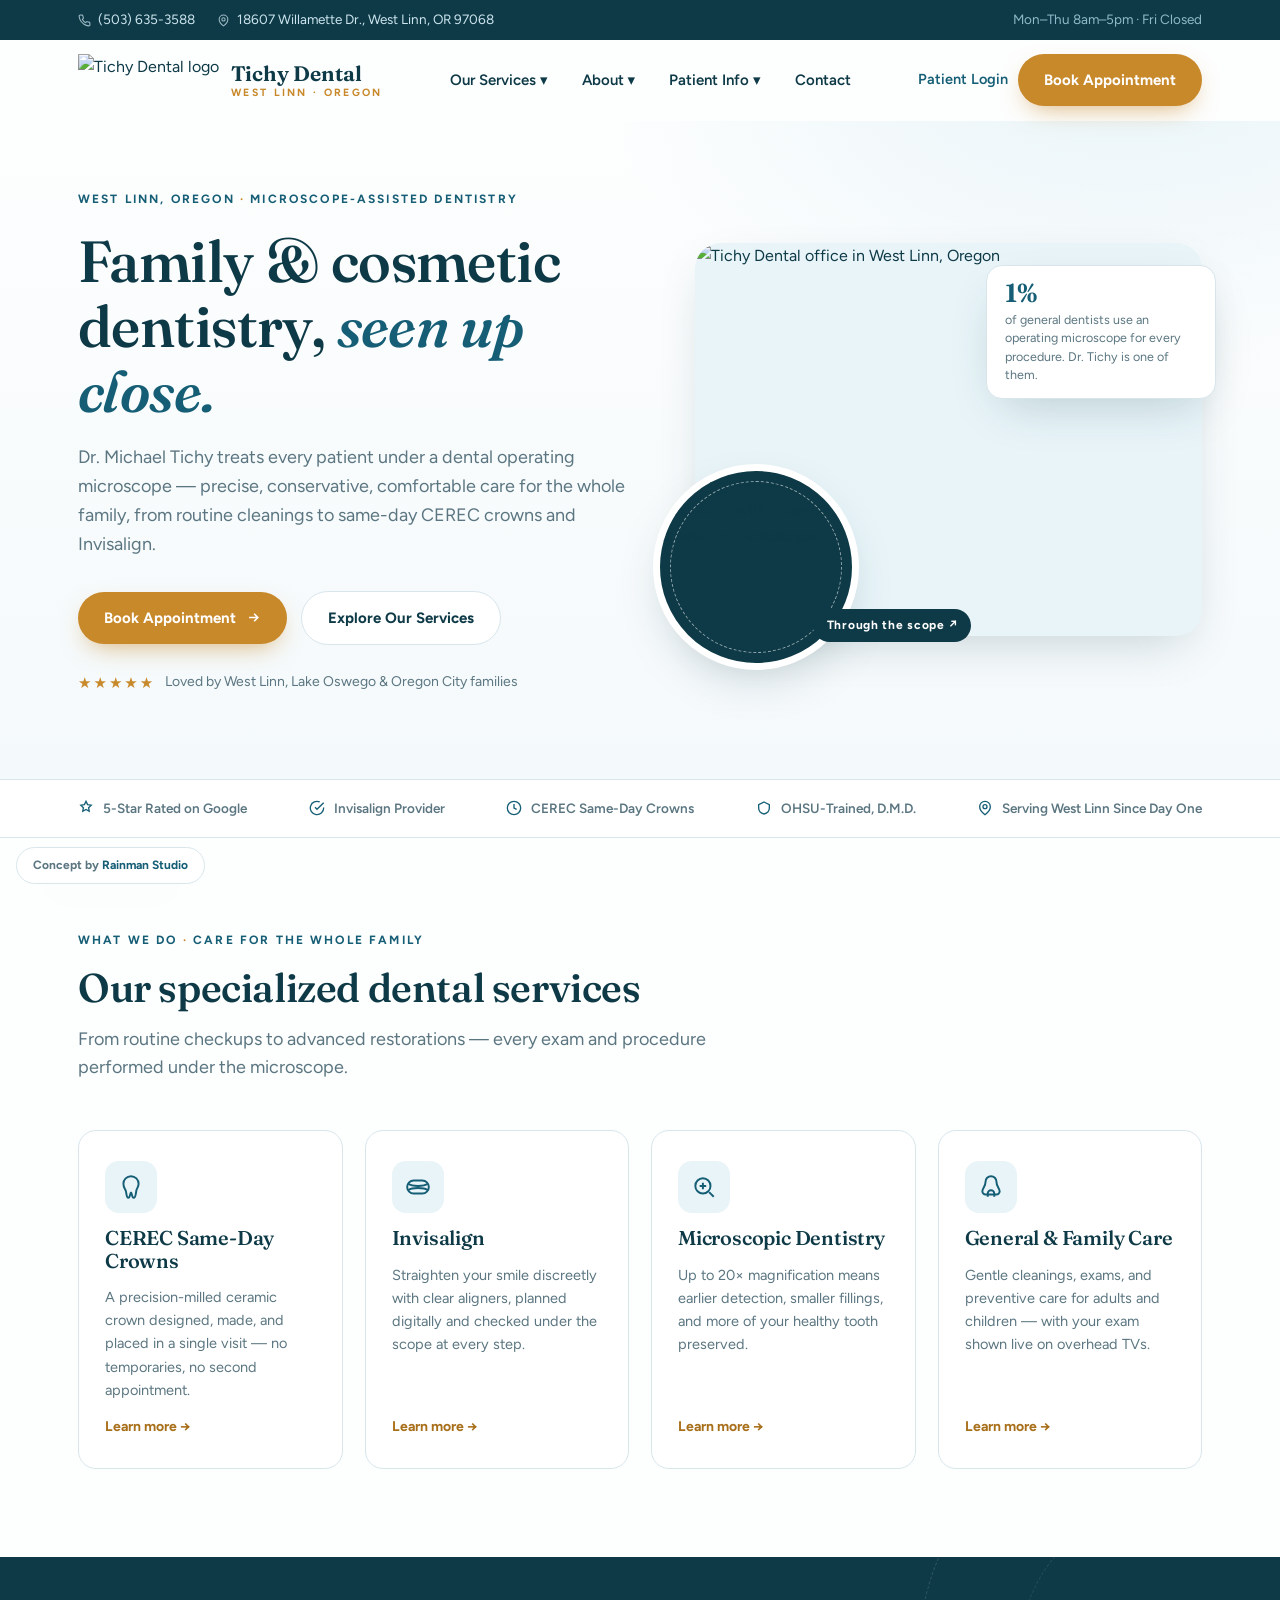
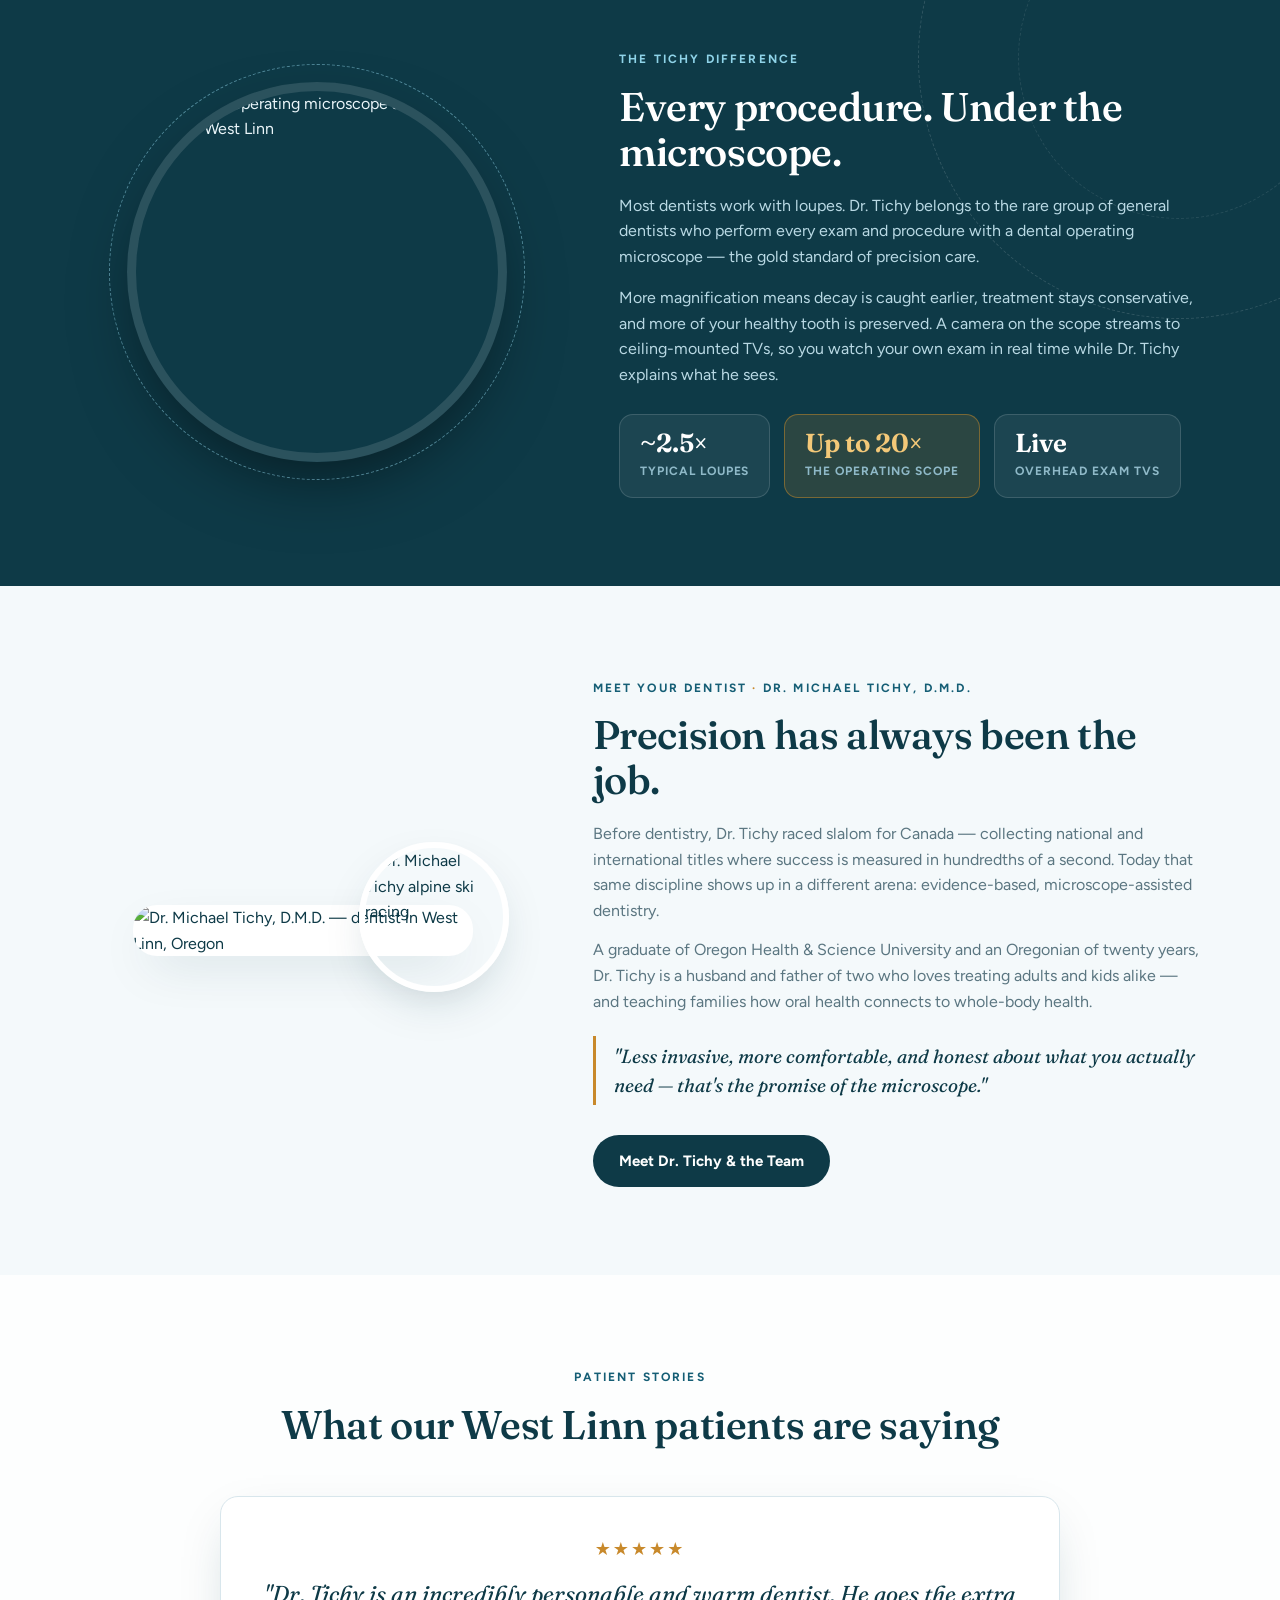
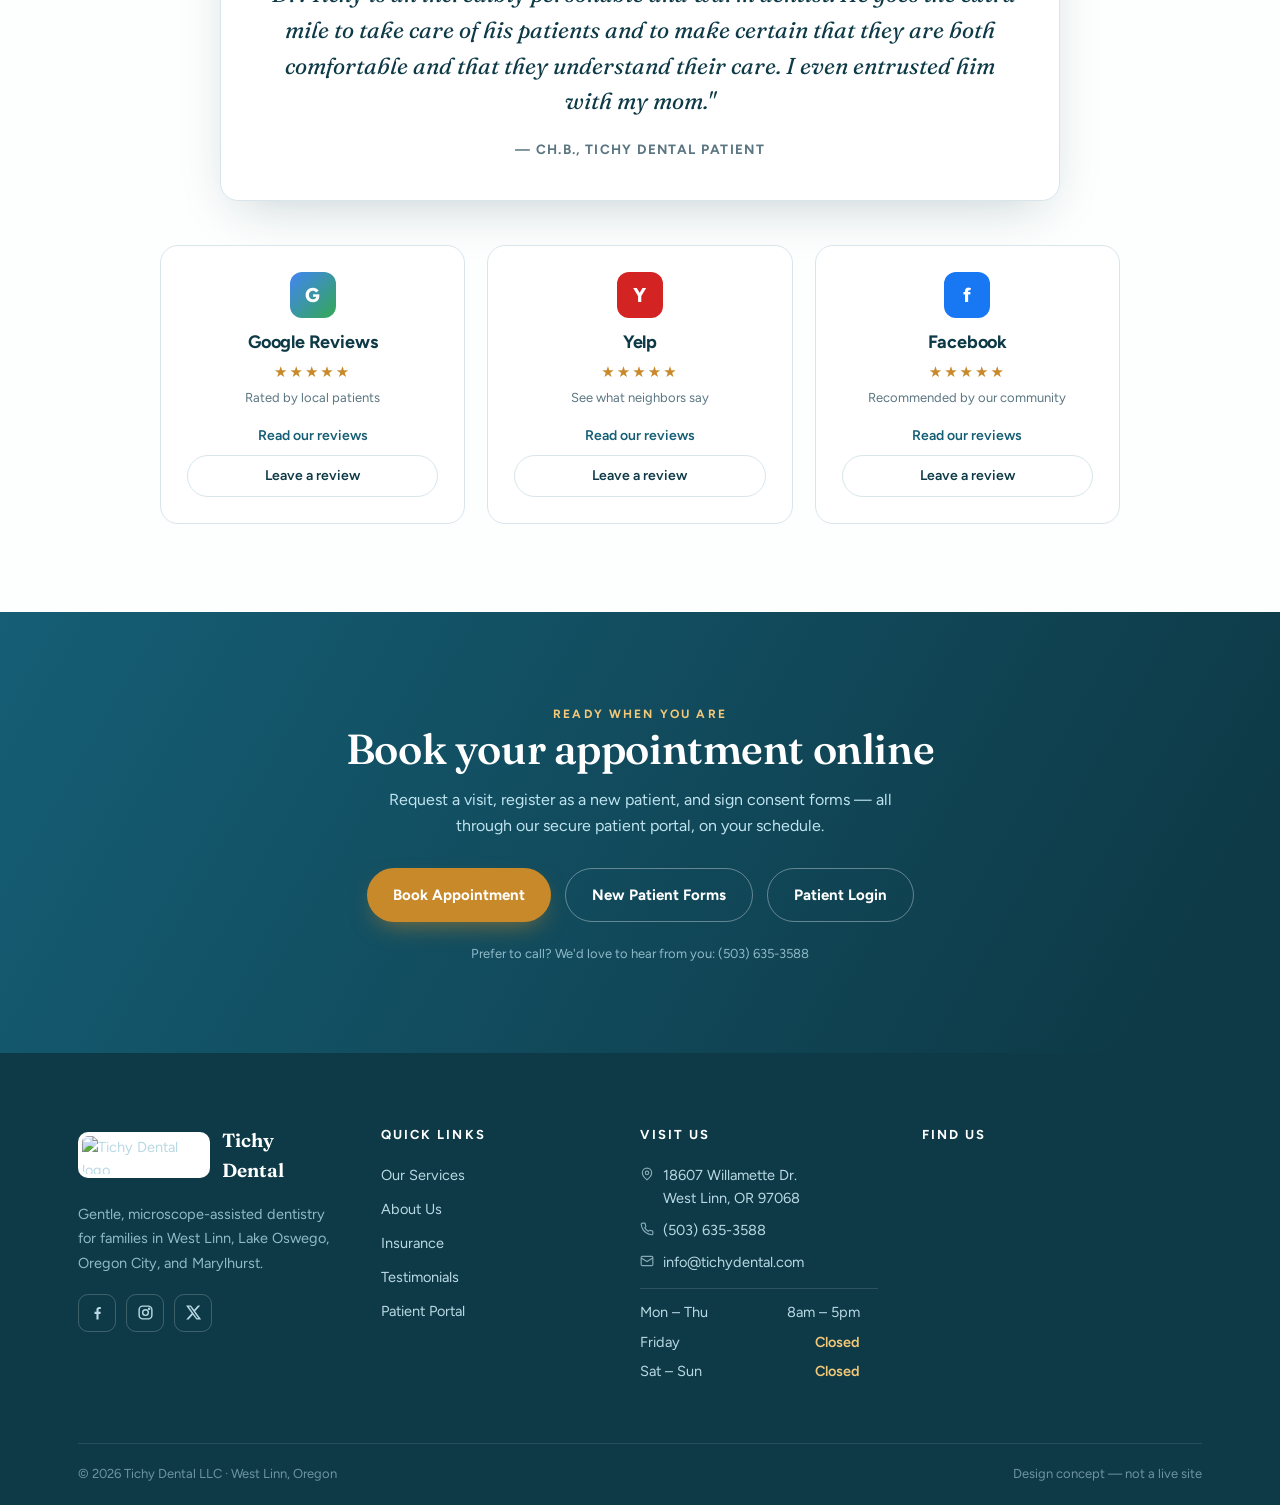
==== index.html @ cb9ca831 "Add files via upload" ====
<!DOCTYPE html>
<html lang="en">
<head>
<meta charset="UTF-8">
<meta name="viewport" content="width=device-width, initial-scale=1.0">
<title>West Linn Dentist | CEREC Crowns &amp; Invisalign | Tichy Dental</title>
<meta name="description" content="Gentle, microscope-assisted dentistry in West Linn, OR. CEREC same-day crowns, Invisalign, and family care. Book online today.">
<link rel="preconnect" href="https://fonts.googleapis.com">
<link rel="preconnect" href="https://fonts.gstatic.com" crossorigin>
<link href="https://fonts.googleapis.com/css2?family=Fraunces:opsz,wght@9..144,400;9..144,560;9..144,640&family=Figtree:wght@400;500;600;700&display=swap" rel="stylesheet">
<style>
  :root{
    --ink:#0E3A47;
    --teal:#155E75;
    --teal-soft:#E8F4F8;
    --teal-mist:#F4F9FB;
    --amber:#C8892B;
    --amber-deep:#A9701C;
    --paper:#FDFEFE;
    --line:#D8E6EC;
    --muted:#5B7681;
    --display:'Fraunces', Georgia, serif;
    --body:'Figtree', 'Segoe UI', system-ui, sans-serif;
    --radius:18px;
    --shadow:0 18px 50px -18px rgba(14,58,71,.25);
  }
  *{margin:0;padding:0;box-sizing:border-box}
  html{scroll-behavior:smooth}
  body{font-family:var(--body);color:var(--ink);background:var(--paper);line-height:1.6;font-size:16px}
  img{max-width:100%;display:block}
  a{color:inherit;text-decoration:none}
  .wrap{max-width:1180px;margin:0 auto;padding:0 28px}

  /* ---------- eyebrow / type utilities ---------- */
  .eyebrow{font-size:12px;font-weight:700;letter-spacing:.18em;text-transform:uppercase;color:var(--teal)}
  .eyebrow .dot{color:var(--amber)}
  h1,h2,h3{font-family:var(--display);font-weight:560;line-height:1.12;letter-spacing:-.01em}
  .lede{font-size:18px;color:var(--muted);max-width:56ch}

  .btn{display:inline-flex;align-items:center;gap:10px;font-weight:700;font-size:15px;
       padding:14px 26px;border-radius:999px;transition:transform .18s ease, box-shadow .18s ease;
       cursor:pointer;border:0}
  .btn svg{flex:none}
  .btn-amber{background:var(--amber);color:#fff;box-shadow:0 10px 26px -10px rgba(200,137,43,.7)}
  .btn-amber:hover{transform:translateY(-2px);background:var(--amber-deep)}
  .btn-ghost{border:1.5px solid var(--line);color:var(--ink);background:#fff}
  .btn-ghost:hover{border-color:var(--teal);color:var(--teal)}
  .btn-dark{background:var(--ink);color:#fff}
  .btn-dark:hover{background:var(--teal)}

  /* ---------- top utility bar ---------- */
  .topbar{background:var(--ink);color:#CBE4EE;font-size:13.5px}
  .topbar .wrap{display:flex;align-items:center;justify-content:space-between;min-height:40px;gap:16px}
  .topbar a{display:inline-flex;align-items:center;gap:7px}
  .topbar a:hover{color:#fff}
  .topbar .left{display:flex;gap:22px;flex-wrap:wrap}
  .topbar .hours{color:#8FB9C8}
  .topbar svg{opacity:.75}

  /* ---------- header ---------- */
  header.site{position:sticky;top:0;z-index:60;background:rgba(253,254,254,.92);
    backdrop-filter:blur(10px);border-bottom:1px solid transparent;transition:border-color .2s, box-shadow .2s}
  header.site.scrolled{border-color:var(--line);box-shadow:0 8px 30px -20px rgba(14,58,71,.35)}
  .navrow{display:flex;align-items:center;justify-content:space-between;height:80px;gap:20px}
  .brand{display:flex;align-items:center;gap:12px}
  .brand img{height:52px;width:auto}
  .brand .name{font-family:var(--display);font-size:21px;font-weight:640;line-height:1.05}
  .brand .name small{display:block;font-family:var(--body);font-size:10.5px;font-weight:700;
    letter-spacing:.22em;text-transform:uppercase;color:var(--amber);margin-top:3px}
  nav.main{display:flex;align-items:center;gap:6px}
  nav.main>div{position:relative}
  nav.main a.top{display:inline-block;padding:10px 14px;font-weight:600;font-size:15px;border-radius:10px}
  nav.main a.top:hover{background:var(--teal-soft);color:var(--teal)}
  nav.main .dd{position:absolute;top:calc(100% + 6px);left:8px;min-width:230px;background:#fff;
    border:1px solid var(--line);border-radius:14px;box-shadow:var(--shadow);padding:8px;
    opacity:0;visibility:hidden;transform:translateY(6px);transition:.18s ease}
  nav.main>div:hover .dd,nav.main>div:focus-within .dd{opacity:1;visibility:visible;transform:none}
  nav.main .dd a{display:block;padding:10px 12px;border-radius:9px;font-size:14.5px;font-weight:500}
  nav.main .dd a:hover{background:var(--teal-mist);color:var(--teal)}
  nav.main .dd .sub{font-size:11px;font-weight:700;letter-spacing:.14em;text-transform:uppercase;
    color:var(--muted);padding:8px 12px 2px}
  .nav-cta{display:flex;align-items:center;gap:10px}
  .login-link{font-weight:600;font-size:14.5px;color:var(--teal)}
  .login-link:hover{text-decoration:underline}
  .hamburger{display:none;background:none;border:1.5px solid var(--line);border-radius:10px;
    padding:9px 11px;cursor:pointer;color:var(--ink)}

  /* ---------- hero ---------- */
  .hero{background:
      radial-gradient(900px 520px at 88% -10%, var(--teal-soft) 0%, transparent 60%),
      linear-gradient(180deg,var(--paper) 0%, var(--teal-mist) 100%);
    overflow:hidden}
  .hero .wrap{display:grid;grid-template-columns:1.05fr .95fr;gap:56px;align-items:center;padding-top:64px;padding-bottom:84px}
  .hero h1{font-size:clamp(38px,4.6vw,58px);margin:18px 0 20px}
  .hero h1 em{font-style:italic;color:var(--teal)}
  .hero .lede{margin-bottom:32px}
  .hero .cta-row{display:flex;gap:14px;flex-wrap:wrap;align-items:center}
  .hero .rating{display:flex;align-items:center;gap:10px;margin-top:26px;font-size:14px;color:var(--muted)}
  .stars{color:var(--amber);letter-spacing:2px;font-size:15px}

  .hero-visual{position:relative}
  .hero-visual .office{border-radius:26px;box-shadow:var(--shadow);aspect-ratio:4/3.1;object-fit:cover;width:100%;background:var(--teal-soft)}
  /* the scope lens — signature element */
  .lens{position:absolute;left:-42px;bottom:-34px;width:206px;height:206px;border-radius:50%;
    border:7px solid #fff;box-shadow:var(--shadow);overflow:hidden;background:var(--ink)}
  .lens img{width:100%;height:100%;object-fit:cover;transition:transform .5s ease}
  .lens:hover img{transform:scale(1.12)}
  .lens::after{content:"";position:absolute;inset:10px;border:1.5px dashed rgba(255,255,255,.55);border-radius:50%;pointer-events:none}
  .lens-tag{position:absolute;left:118px;bottom:-6px;background:var(--ink);color:#fff;font-size:12px;
    font-weight:700;letter-spacing:.06em;padding:7px 14px;border-radius:999px;white-space:nowrap;box-shadow:var(--shadow)}
  .chip{position:absolute;top:22px;right:-14px;background:#fff;border:1px solid var(--line);
    border-radius:16px;padding:14px 18px;box-shadow:var(--shadow);max-width:230px}
  .chip b{font-family:var(--display);font-size:26px;font-weight:640;color:var(--teal);display:block;line-height:1}
  .chip span{font-size:12.5px;color:var(--muted);line-height:1.45;display:block;margin-top:5px}

  /* ---------- trust bar ---------- */
  .trust{background:#fff;border-top:1px solid var(--line);border-bottom:1px solid var(--line)}
  .trust .wrap{display:flex;justify-content:space-between;align-items:center;gap:12px;padding:18px 28px;flex-wrap:wrap}
  .trust .item{display:flex;align-items:center;gap:9px;font-size:13.5px;font-weight:600;color:var(--muted)}
  .trust .item svg{color:var(--teal)}

  /* ---------- sections ---------- */
  section{padding:88px 0}
  .sec-head{max-width:640px;margin-bottom:48px}
  .sec-head h2{font-size:clamp(28px,3.2vw,40px);margin:14px 0 14px}

  /* services grid */
  .services{background:var(--paper)}
  .svc-grid{display:grid;grid-template-columns:repeat(4,1fr);gap:22px}
  .svc{background:#fff;border:1px solid var(--line);border-radius:var(--radius);padding:30px 26px;
    display:flex;flex-direction:column;gap:14px;transition:transform .2s ease, box-shadow .2s ease}
  .svc:hover{transform:translateY(-5px);box-shadow:var(--shadow)}
  .svc .icon{width:52px;height:52px;border-radius:14px;background:var(--teal-soft);display:grid;place-items:center;color:var(--teal)}
  .svc h3{font-size:20px}
  .svc p{font-size:14.5px;color:var(--muted);flex:1}
  .svc a{font-weight:700;font-size:14px;color:var(--amber-deep);display:inline-flex;align-items:center;gap:6px}
  .svc a:hover{gap:10px}
  .svc a{transition:gap .18s ease}

  /* microscope band — signature story */
  .scopeband{background:var(--ink);color:#EAF5F9;position:relative;overflow:hidden}
  .scopeband::before{content:"";position:absolute;right:-160px;top:-160px;width:520px;height:520px;
    border-radius:50%;border:1.5px dashed rgba(255,255,255,.14)}
  .scopeband::after{content:"";position:absolute;right:-60px;top:-60px;width:320px;height:320px;
    border-radius:50%;border:1.5px dashed rgba(255,255,255,.10)}
  .scopeband .wrap{display:grid;grid-template-columns:.9fr 1.1fr;gap:64px;align-items:center;position:relative;z-index:1}
  .scopeband .eyebrow{color:#8FD3E8}
  .scopeband h2{color:#fff;font-size:clamp(28px,3.2vw,40px);margin:14px 0 18px}
  .scopeband p{color:#B9D9E4;margin-bottom:16px}
  .scope-photo{position:relative;justify-self:center}
  .scope-photo .ring{width:min(380px,80vw);height:min(380px,80vw);border-radius:50%;overflow:hidden;
    border:9px solid rgba(255,255,255,.12);box-shadow:0 30px 70px -20px rgba(0,0,0,.55)}
  .scope-photo .ring img{width:100%;height:100%;object-fit:cover}
  .scope-photo .cross{position:absolute;inset:-18px;border-radius:50%;border:1.5px dashed rgba(143,211,232,.5);pointer-events:none}
  .mag{display:flex;gap:14px;margin-top:26px;flex-wrap:wrap}
  .mag .m{background:rgba(255,255,255,.06);border:1px solid rgba(255,255,255,.14);
    border-radius:14px;padding:14px 20px;min-width:140px}
  .mag .m b{font-family:var(--display);font-size:26px;font-weight:640;color:#fff;display:block;line-height:1.1}
  .mag .m span{font-size:12px;color:#8FB9C8;letter-spacing:.08em;text-transform:uppercase;font-weight:700}
  .mag .m.hot{background:rgba(200,137,43,.16);border-color:rgba(200,137,43,.5)}
  .mag .m.hot b{color:#F3C878}

  /* about */
  .about{background:var(--teal-mist)}
  .about .wrap{display:grid;grid-template-columns:.85fr 1.15fr;gap:64px;align-items:center}
  .about-photo{position:relative;justify-self:center}
  .about-photo .portrait{width:min(340px,78vw);border-radius:24px;box-shadow:var(--shadow);background:#fff}
  .about-photo .ski{position:absolute;right:-36px;bottom:-36px;width:150px;height:150px;border-radius:50%;
    object-fit:cover;border:6px solid #fff;box-shadow:var(--shadow)}
  .about h2{font-size:clamp(28px,3.2vw,40px);margin:14px 0 18px}
  .about p{color:var(--muted);margin-bottom:14px}
  .pull{border-left:3px solid var(--amber);padding:6px 0 6px 18px;margin:22px 0;
    font-family:var(--display);font-size:19px;font-style:italic;color:var(--ink);line-height:1.5}
  .about .btn{margin-top:8px}

  /* reviews */
  .reviews{background:var(--paper)}
  .featured-quote{background:#fff;border:1px solid var(--line);border-radius:var(--radius);
    padding:38px 42px;box-shadow:var(--shadow);max-width:840px;margin:0 auto 44px;text-align:center}
  .featured-quote .stars{font-size:18px;margin-bottom:14px}
  .featured-quote p{font-family:var(--display);font-size:clamp(18px,2vw,23px);font-style:italic;line-height:1.55;margin-bottom:16px}
  .featured-quote cite{font-style:normal;font-size:13.5px;font-weight:700;letter-spacing:.1em;
    text-transform:uppercase;color:var(--muted)}
  .plat-grid{display:grid;grid-template-columns:repeat(3,1fr);gap:22px;max-width:960px;margin:0 auto}
  .plat{background:#fff;border:1px solid var(--line);border-radius:var(--radius);padding:26px;text-align:center;
    transition:transform .2s, box-shadow .2s}
  .plat:hover{transform:translateY(-4px);box-shadow:var(--shadow)}
  .plat .logo{width:46px;height:46px;border-radius:12px;margin:0 auto 14px;display:grid;place-items:center;color:#fff;font-weight:800;font-size:20px}
  .plat.google .logo{background:linear-gradient(135deg,#4285F4,#34A853)}
  .plat.yelp .logo{background:#D32323}
  .plat.facebook .logo{background:#1877F2}
  .plat h3{font-size:18px;font-family:var(--body);font-weight:700}
  .plat .stars{margin:8px 0 4px}
  .plat .count{font-size:13px;color:var(--muted);margin-bottom:16px}
  .plat .links{display:flex;flex-direction:column;gap:8px}
  .plat .links a{font-size:14px;font-weight:600}
  .plat .links a.read{color:var(--teal)}
  .plat .links a.read:hover{text-decoration:underline}
  .plat .links a.leave{border:1.5px solid var(--line);border-radius:999px;padding:9px 0}
  .plat .links a.leave:hover{border-color:var(--amber);color:var(--amber-deep)}

  /* booking band */
  .book{background:linear-gradient(120deg,var(--teal) 0%, var(--ink) 90%);color:#fff;text-align:center}
  .book h2{color:#fff;font-size:clamp(28px,3.4vw,42px);margin-bottom:14px}
  .book p{color:#BFE3EF;max-width:52ch;margin:0 auto 30px}
  .book .row{display:flex;gap:14px;justify-content:center;flex-wrap:wrap}
  .book .row .btn-ghost{background:transparent;color:#fff;border-color:rgba(255,255,255,.35)}
  .book .row .btn-ghost:hover{border-color:#fff;color:#fff}
  .book .note{margin-top:22px;font-size:13px;color:#8FB9C8}

  /* footer */
  footer{background:var(--ink);color:#B9D9E4;padding:72px 0 0;font-size:14.5px}
  .foot-grid{display:grid;grid-template-columns:1.2fr 1fr 1.1fr 1.3fr;gap:44px;padding-bottom:52px}
  footer h4{color:#fff;font-size:13px;font-weight:700;letter-spacing:.16em;text-transform:uppercase;margin-bottom:18px}
  footer .fbrand{display:flex;align-items:center;gap:12px;margin-bottom:16px}
  footer .fbrand img{height:46px;background:#fff;border-radius:10px;padding:4px}
  footer .fbrand span{font-family:var(--display);font-size:19px;color:#fff;font-weight:640}
  footer p.mission{line-height:1.7;color:#8FB9C8}
  footer ul{list-style:none}
  footer ul li{margin-bottom:11px}
  footer ul a:hover{color:#fff}
  .nap div{margin-bottom:9px;display:flex;gap:9px;align-items:flex-start}
  .nap svg{flex:none;margin-top:3px;opacity:.7}
  .hourstable{margin-top:14px;border-top:1px solid rgba(255,255,255,.12);padding-top:12px}
  .hourstable div{display:flex;justify-content:space-between;margin-bottom:6px;max-width:220px}
  .hourstable .closed{color:#F3C878;font-weight:600}
  .fmap iframe{width:100%;height:220px;border:0;border-radius:14px;filter:saturate(.9)}
  .socials{display:flex;gap:10px;margin-top:18px}
  .socials a{width:38px;height:38px;border-radius:10px;border:1px solid rgba(255,255,255,.2);
    display:grid;place-items:center;color:#B9D9E4}
  .socials a:hover{border-color:#fff;color:#fff}
  .legal{border-top:1px solid rgba(255,255,255,.1);padding:20px 0;display:flex;justify-content:space-between;
    gap:14px;flex-wrap:wrap;font-size:13px;color:#6E93A1}

  /* concept badge */
  .concept{position:fixed;left:16px;bottom:16px;z-index:80;background:#fff;border:1px solid var(--line);
    border-radius:999px;padding:8px 16px;font-size:12px;font-weight:700;color:var(--muted);
    box-shadow:var(--shadow)}
  .concept b{color:var(--teal)}

  /* reveal on scroll */
  .rv{opacity:0;transform:translateY(22px);transition:opacity .6s ease, transform .6s ease}
  .rv.in{opacity:1;transform:none}
  @media (prefers-reduced-motion: reduce){
    html{scroll-behavior:auto}
    .rv{opacity:1;transform:none;transition:none}
    .btn,.svc,.plat,.lens img{transition:none}
  }

  /* ---------- responsive ---------- */
  @media (max-width:1020px){
    .svc-grid{grid-template-columns:repeat(2,1fr)}
    .hero .wrap{grid-template-columns:1fr;gap:64px}
    .hero-visual{max-width:560px}
    .scopeband .wrap,.about .wrap{grid-template-columns:1fr;gap:56px}
    .foot-grid{grid-template-columns:1fr 1fr}
  }
  @media (max-width:860px){
    nav.main{display:none}
    nav.main.open{display:flex;flex-direction:column;align-items:stretch;position:absolute;
      top:80px;left:0;right:0;background:#fff;border-bottom:1px solid var(--line);
      padding:14px 20px;box-shadow:var(--shadow);gap:2px}
    nav.main.open .dd{position:static;opacity:1;visibility:visible;transform:none;box-shadow:none;
      border:0;padding:0 0 6px 14px}
    .hamburger{display:block}
    .nav-cta .login-link{display:none}
  }
  @media (max-width:640px){
    section{padding:64px 0}
    .svc-grid,.plat-grid{grid-template-columns:1fr}
    .topbar .hours,.topbar .addr{display:none}
    .lens{width:150px;height:150px;left:-10px;bottom:-26px}
    .lens-tag{left:105px}
    .chip{right:0;top:10px}
    .about-photo .ski{right:0}
    .foot-grid{grid-template-columns:1fr}
    .featured-quote{padding:28px 22px}
  }
</style>
</head>
<body>

<!-- ======= TOP UTILITY BAR ======= -->
<div class="topbar">
  <div class="wrap">
    <div class="left">
      <a href="tel:5036353588">
        <svg width="13" height="13" viewBox="0 0 24 24" fill="none" stroke="currentColor" stroke-width="2"><path d="M22 16.9v3a2 2 0 0 1-2.2 2 19.8 19.8 0 0 1-8.6-3A19.5 19.5 0 0 1 5.2 13 19.8 19.8 0 0 1 2.1 4.2 2 2 0 0 1 4.1 2h3a2 2 0 0 1 2 1.7c.1 1 .4 2 .7 2.9a2 2 0 0 1-.5 2.1L8.1 10a16 16 0 0 0 6 6l1.3-1.3a2 2 0 0 1 2.1-.4c1 .3 1.9.5 2.9.7a2 2 0 0 1 1.6 2z"/></svg>
        (503) 635-3588</a>
      <a class="addr" href="https://www.google.com/maps/place/Tichy+Dental+LLC/@45.3912526,-122.6463701,15z/data=!4m5!3m4!1s0x0:0xe9531c70db6f1a0b!8m2!3d45.3912526!4d-122.6463701" target="_blank" rel="noopener">
        <svg width="13" height="13" viewBox="0 0 24 24" fill="none" stroke="currentColor" stroke-width="2"><path d="M20 10c0 6-8 12-8 12S4 16 4 10a8 8 0 0 1 16 0z"/><circle cx="12" cy="10" r="3"/></svg>
        18607 Willamette Dr., West Linn, OR 97068</a>
    </div>
    <span class="hours">Mon–Thu 8am–5pm · Fri Closed</span>
  </div>
</div>

<!-- ======= HEADER ======= -->
<header class="site" id="siteHeader">
  <div class="wrap navrow">
    <a class="brand" href="#">
      <img src="https://static.wixstatic.com/media/f9995c_fdb042e4d83a402087405db20db50a94~mv2.png/v1/crop/x_6,y_0,w_640,h_501/fill/w_323,h_252,al_c,q_85,usm_0.66_1.00_0.01,enc_avif,quality_auto/f9995c_fdb042e4d83a402087405db20db50a94~mv2.png" alt="Tichy Dental logo">
      <span class="name">Tichy Dental<small>West Linn · Oregon</small></span>
    </a>

    <nav class="main" id="mainNav">
      <div>
        <a class="top" href="#services">Our Services ▾</a>
        <div class="dd">
          <span class="sub">General</span>
          <a href="https://www.tichydental.com/general-dentistry">General &amp; Family Dentistry</a>
          <span class="sub">Cosmetic</span>
          <a href="https://www.tichydental.com/invisalign">Invisalign</a>
          <span class="sub">Restorative</span>
          <a href="https://www.tichydental.com/cerec-crowns">CEREC Same-Day Crowns</a>
          <span class="sub">Advanced Technology</span>
          <a href="https://www.tichydental.com/microscopically-assisted-dentistry">Microscopic Dentistry</a>
        </div>
      </div>
      <div>
        <a class="top" href="#about">About ▾</a>
        <div class="dd">
          <a href="https://www.tichydental.com/meet-dr-tichy">Meet Dr. Tichy</a>
          <a href="https://www.tichydental.com/testimonials">Patient Reviews</a>
        </div>
      </div>
      <div>
        <a class="top" href="#book">Patient Info ▾</a>
        <div class="dd">
          <a href="https://tch.identalcloud.com/TichyDental/Patient/_practice/1/Registration">New Patient Forms</a>
          <a href="https://www.tichydental.com/insurance">Insurance &amp; Billing</a>
          <a href="https://www.tichydental.com/faq">FAQ</a>
        </div>
      </div>
      <div><a class="top" href="#contact">Contact</a></div>
    </nav>

    <div class="nav-cta">
      <a class="login-link" href="https://tch.identalcloud.com/TichyDental/Patient/_practice/1" target="_blank" rel="noopener">Patient Login</a>
      <a class="btn btn-amber" href="https://tch.identalcloud.com/TichyDental/Patient/_practice/1/Appointment" target="_blank" rel="noopener">Book Appointment</a>
      <button class="hamburger" id="hamburger" aria-label="Open menu">☰</button>
    </div>
  </div>
</header>

<!-- ======= HERO ======= -->
<div class="hero">
  <div class="wrap">
    <div class="rv">
      <span class="eyebrow">West Linn, Oregon <span class="dot">·</span> Microscope-Assisted Dentistry</span>
      <h1>Family &amp; cosmetic dentistry, <em>seen up close.</em></h1>
      <p class="lede">Dr. Michael Tichy treats every patient under a dental operating microscope — precise, conservative, comfortable care for the whole family, from routine cleanings to same-day CEREC crowns and Invisalign.</p>
      <div class="cta-row">
        <a class="btn btn-amber" href="https://tch.identalcloud.com/TichyDental/Patient/_practice/1/Appointment" target="_blank" rel="noopener">Book Appointment
          <svg width="15" height="15" viewBox="0 0 24 24" fill="none" stroke="currentColor" stroke-width="2.5"><path d="M5 12h14M13 6l6 6-6 6"/></svg></a>
        <a class="btn btn-ghost" href="#services">Explore Our Services</a>
      </div>
      <div class="rating"><span class="stars">★★★★★</span> Loved by West Linn, Lake Oswego &amp; Oregon City families</div>
    </div>

    <div class="hero-visual rv">
      <img class="office" loading="lazy"
        src="https://static.wixstatic.com/media/f9995c_cca9f03d99c441ec81741650af77e7dd%7Emv2.jpg/v1/fit/w_2500,h_1330,al_c/f9995c_cca9f03d99c441ec81741650af77e7dd%7Emv2.jpg"
        alt="Tichy Dental office in West Linn, Oregon">
      <div class="chip"><b>1%</b><span>of general dentists use an operating microscope for every procedure. Dr. Tichy is one of them.</span></div>
      <div class="lens" title="Through the scope">
        <img loading="lazy"
          src="https://static.wixstatic.com/media/f9995c_fd8c251dab4d4b16b397c91b6fc6f6e5~mv2_d_2906_2906_s_4_2.jpg/v1/fill/w_600,h_600,al_c,q_80,usm_0.66_1.00_0.01,enc_avif,quality_auto/f9995c_fd8c251dab4d4b16b397c91b6fc6f6e5~mv2_d_2906_2906_s_4_2.jpg"
          alt="Dr. Michael Tichy practicing with a dental operating microscope">
      </div>
      <span class="lens-tag">Through the scope ↗</span>
    </div>
  </div>
</div>

<!-- ======= TRUST BAR ======= -->
<div class="trust">
  <div class="wrap">
    <span class="item"><svg width="16" height="16" viewBox="0 0 24 24" fill="none" stroke="currentColor" stroke-width="2"><path d="M12 2l2.4 4.9 5.4.8-3.9 3.8.9 5.4L12 14.3 7.2 16.9l.9-5.4L4.2 7.7l5.4-.8z"/></svg> 5-Star Rated on Google</span>
    <span class="item"><svg width="16" height="16" viewBox="0 0 24 24" fill="none" stroke="currentColor" stroke-width="2"><path d="M22 11.1V12a10 10 0 1 1-5.9-9.1"/><path d="M22 4L12 14l-3-3"/></svg> Invisalign Provider</span>
    <span class="item"><svg width="16" height="16" viewBox="0 0 24 24" fill="none" stroke="currentColor" stroke-width="2"><circle cx="12" cy="12" r="10"/><path d="M12 6v6l4 2"/></svg> CEREC Same-Day Crowns</span>
    <span class="item"><svg width="16" height="16" viewBox="0 0 24 24" fill="none" stroke="currentColor" stroke-width="2"><path d="M12 3l8 4v5c0 5-3.5 8-8 9-4.5-1-8-4-8-9V7z"/></svg> OHSU-Trained, D.M.D.</span>
    <span class="item"><svg width="16" height="16" viewBox="0 0 24 24" fill="none" stroke="currentColor" stroke-width="2"><path d="M20 10c0 6-8 12-8 12S4 16 4 10a8 8 0 0 1 16 0z"/><circle cx="12" cy="10" r="3"/></svg> Serving West Linn Since Day One</span>
  </div>
</div>

<!-- ======= SERVICES ======= -->
<section class="services" id="services">
  <div class="wrap">
    <div class="sec-head rv">
      <span class="eyebrow">What We Do <span class="dot">·</span> Care For The Whole Family</span>
      <h2>Our specialized dental services</h2>
      <p class="lede">From routine checkups to advanced restorations — every exam and procedure performed under the microscope.</p>
    </div>
    <div class="svc-grid">
      <div class="svc rv">
        <div class="icon"><svg width="26" height="26" viewBox="0 0 24 24" fill="none" stroke="currentColor" stroke-width="1.8"><path d="M12 2a7 7 0 0 1 7 7c0 3-1.5 4-2 6s-.5 7-2.5 7S13 17 12 17s-.5 5-2.5 5S8 17 7 15s-2-3-2-6a7 7 0 0 1 7-7z"/></svg></div>
        <h3>CEREC Same-Day Crowns</h3>
        <p>A precision-milled ceramic crown designed, made, and placed in a single visit — no temporaries, no second appointment.</p>
        <a href="https://www.tichydental.com/cerec-crowns">Learn more →</a>
      </div>
      <div class="svc rv">
        <div class="icon"><svg width="26" height="26" viewBox="0 0 24 24" fill="none" stroke="currentColor" stroke-width="1.8"><path d="M3 15c2-1.5 4-2 9-2s7 .5 9 2"/><path d="M3 9c2 1.5 4 2 9 2s7-.5 9-2"/><rect x="2" y="6" width="20" height="12" rx="6"/></svg></div>
        <h3>Invisalign</h3>
        <p>Straighten your smile discreetly with clear aligners, planned digitally and checked under the scope at every step.</p>
        <a href="https://www.tichydental.com/invisalign">Learn more →</a>
      </div>
      <div class="svc rv">
        <div class="icon"><svg width="26" height="26" viewBox="0 0 24 24" fill="none" stroke="currentColor" stroke-width="1.8"><circle cx="11" cy="11" r="7"/><path d="M21 21l-4.3-4.3"/><path d="M11 8v6M8 11h6"/></svg></div>
        <h3>Microscopic Dentistry</h3>
        <p>Up to 20× magnification means earlier detection, smaller fillings, and more of your healthy tooth preserved.</p>
        <a href="https://www.tichydental.com/microscopically-assisted-dentistry">Learn more →</a>
      </div>
      <div class="svc rv">
        <div class="icon"><svg width="26" height="26" viewBox="0 0 24 24" fill="none" stroke="currentColor" stroke-width="1.8"><path d="M17 8a5 5 0 1 0-10 0c0 5-3 6-3 9a3 3 0 0 0 3 3h10a3 3 0 0 0 3-3c0-3-3-4-3-9z" transform="translate(0 -1)"/><path d="M9 21v-3a3 3 0 0 1 6 0v3"/></svg></div>
        <h3>General &amp; Family Care</h3>
        <p>Gentle cleanings, exams, and preventive care for adults and children — with your exam shown live on overhead TVs.</p>
        <a href="https://www.tichydental.com/general-dentistry">Learn more →</a>
      </div>
    </div>
  </div>
</section>

<!-- ======= MICROSCOPE BAND ======= -->
<section class="scopeband">
  <div class="wrap">
    <div class="scope-photo rv">
      <div class="ring">
        <img loading="lazy"
          src="https://static.wixstatic.com/media/f9995c_fd8c251dab4d4b16b397c91b6fc6f6e5~mv2_d_2906_2906_s_4_2.jpg/v1/fill/w_600,h_600,al_c,q_80,usm_0.66_1.00_0.01,enc_avif,quality_auto/f9995c_fd8c251dab4d4b16b397c91b6fc6f6e5~mv2_d_2906_2906_s_4_2.jpg"
          alt="The dental operating microscope at Tichy Dental in West Linn">
      </div>
      <div class="cross"></div>
    </div>
    <div class="rv">
      <span class="eyebrow">The Tichy Difference</span>
      <h2>Every procedure. Under the microscope.</h2>
      <p>Most dentists work with loupes. Dr. Tichy belongs to the rare group of general dentists who perform every exam and procedure with a dental operating microscope — the gold standard of precision care.</p>
      <p>More magnification means decay is caught earlier, treatment stays conservative, and more of your healthy tooth is preserved. A camera on the scope streams to ceiling-mounted TVs, so you watch your own exam in real time while Dr. Tichy explains what he sees.</p>
      <div class="mag">
        <div class="m"><b>~2.5×</b><span>Typical loupes</span></div>
        <div class="m hot"><b>Up to 20×</b><span>The operating scope</span></div>
        <div class="m"><b>Live</b><span>Overhead exam TVs</span></div>
      </div>
    </div>
  </div>
</section>

<!-- ======= ABOUT ======= -->
<section class="about" id="about">
  <div class="wrap">
    <div class="about-photo rv">
      <img class="portrait" loading="lazy"
        src="https://static.wixstatic.com/media/f9995c_119eb82f2552473c929929d883e91d19~mv2.jpg/v1/crop/x_48,y_0,w_532,h_527/fill/w_520,h_515,al_c,q_80,usm_0.66_1.00_0.01,enc_avif,quality_auto/f9995c_119eb82f2552473c929929d883e91d19~mv2.jpg"
        alt="Dr. Michael Tichy, D.M.D. — dentist in West Linn, Oregon">
      <img class="ski" loading="lazy"
        src="https://static.wixstatic.com/media/f9995c_edc524d14c1f4b72919e09828f1bd65d~mv2.jpg/v1/fill/w_353,h_279,al_c,q_80,usm_0.66_1.00_0.01,enc_avif,quality_auto/f9995c_edc524d14c1f4b72919e09828f1bd65d~mv2.jpg"
        alt="Dr. Michael Tichy alpine ski racing">
    </div>
    <div class="rv">
      <span class="eyebrow">Meet Your Dentist <span class="dot">·</span> Dr. Michael Tichy, D.M.D.</span>
      <h2>Precision has always been the job.</h2>
      <p>Before dentistry, Dr. Tichy raced slalom for Canada — collecting national and international titles where success is measured in hundredths of a second. Today that same discipline shows up in a different arena: evidence-based, microscope-assisted dentistry.</p>
      <p>A graduate of Oregon Health &amp; Science University and an Oregonian of twenty years, Dr. Tichy is a husband and father of two who loves treating adults and kids alike — and teaching families how oral health connects to whole-body health.</p>
      <div class="pull">"Less invasive, more comfortable, and honest about what you actually need — that's the promise of the microscope."</div>
      <a class="btn btn-dark" href="https://www.tichydental.com/meet-dr-tichy">Meet Dr. Tichy &amp; the Team</a>
    </div>
  </div>
</section>

<!-- ======= REVIEWS ======= -->
<section class="reviews" id="reviews">
  <div class="wrap">
    <div class="sec-head rv" style="max-width:100%;text-align:center;margin-left:auto;margin-right:auto">
      <span class="eyebrow">Patient Stories</span>
      <h2>What our West Linn patients are saying</h2>
    </div>

    <div class="featured-quote rv">
      <div class="stars">★★★★★</div>
      <p>"Dr. Tichy is an incredibly personable and warm dentist. He goes the extra mile to take care of his patients and to make certain that they are both comfortable and that they understand their care. I even entrusted him with my mom."</p>
      <cite>— Ch.B., Tichy Dental patient</cite>
    </div>

    <div class="plat-grid">
      <div class="plat google rv">
        <div class="logo">G</div>
        <h3>Google Reviews</h3>
        <div class="stars">★★★★★</div>
        <div class="count">Rated by local patients</div>
        <div class="links">
          <a class="read" href="https://www.google.com/maps/place/Tichy+Dental+LLC/@45.3912526,-122.6463701,15z/data=!4m5!3m4!1s0x0:0xe9531c70db6f1a0b!8m2!3d45.3912526!4d-122.6463701" target="_blank" rel="noopener">Read our reviews</a>
          <a class="leave" href="https://www.google.com/maps/place/Tichy+Dental+LLC/@45.3912526,-122.6463701,15z/data=!4m5!3m4!1s0x0:0xe9531c70db6f1a0b!8m2!3d45.3912526!4d-122.6463701" target="_blank" rel="noopener">Leave a review</a>
        </div>
      </div>
      <div class="plat yelp rv">
        <div class="logo">Y</div>
        <h3>Yelp</h3>
        <div class="stars">★★★★★</div>
        <div class="count">See what neighbors say</div>
        <div class="links">
          <a class="read" href="https://www.yelp.com/search?find_desc=Tichy+Dental&find_loc=West+Linn%2C+OR" target="_blank" rel="noopener">Read our reviews</a>
          <a class="leave" href="https://www.yelp.com/search?find_desc=Tichy+Dental&find_loc=West+Linn%2C+OR" target="_blank" rel="noopener">Leave a review</a>
        </div>
      </div>
      <div class="plat facebook rv">
        <div class="logo">f</div>
        <h3>Facebook</h3>
        <div class="stars">★★★★★</div>
        <div class="count">Recommended by our community</div>
        <div class="links">
          <a class="read" href="https://www.facebook.com/TichyDental/" target="_blank" rel="noopener">Read our reviews</a>
          <a class="leave" href="https://www.facebook.com/TichyDental/" target="_blank" rel="noopener">Leave a review</a>
        </div>
      </div>
    </div>
  </div>
</section>

<!-- ======= BOOKING BAND ======= -->
<section class="book" id="book">
  <div class="wrap rv">
    <span class="eyebrow" style="color:#F3C878">Ready When You Are</span>
    <h2>Book your appointment online</h2>
    <p>Request a visit, register as a new patient, and sign consent forms — all through our secure patient portal, on your schedule.</p>
    <div class="row">
      <a class="btn btn-amber" href="https://tch.identalcloud.com/TichyDental/Patient/_practice/1/Appointment" target="_blank" rel="noopener">Book Appointment</a>
      <a class="btn btn-ghost" href="https://tch.identalcloud.com/TichyDental/Patient/_practice/1/Registration" target="_blank" rel="noopener">New Patient Forms</a>
      <a class="btn btn-ghost" href="https://tch.identalcloud.com/TichyDental/Patient/_practice/1" target="_blank" rel="noopener">Patient Login</a>
    </div>
    <div class="note">Prefer to call? We'd love to hear from you: (503) 635-3588</div>
  </div>
</section>

<!-- ======= FOOTER ======= -->
<footer id="contact">
  <div class="wrap">
    <div class="foot-grid">
      <div>
        <div class="fbrand">
          <img src="https://static.wixstatic.com/media/f9995c_fdb042e4d83a402087405db20db50a94~mv2.png/v1/crop/x_6,y_0,w_640,h_501/fill/w_323,h_252,al_c,q_85,usm_0.66_1.00_0.01,enc_avif,quality_auto/f9995c_fdb042e4d83a402087405db20db50a94~mv2.png" alt="Tichy Dental logo">
          <span>Tichy Dental</span>
        </div>
        <p class="mission">Gentle, microscope-assisted dentistry for families in West Linn, Lake Oswego, Oregon City, and Marylhurst.</p>
        <div class="socials">
          <a href="https://www.facebook.com/TichyDental/" target="_blank" rel="noopener" aria-label="Facebook"><svg width="17" height="17" viewBox="0 0 24 24" fill="currentColor"><path d="M13.5 22v-8h2.7l.4-3.2h-3.1V8.7c0-.9.3-1.6 1.7-1.6h1.5V4.2c-.3 0-1.2-.1-2.3-.1-2.3 0-3.9 1.4-3.9 4v2.7H7.8V14h2.7v8z"/></svg></a>
          <a href="https://www.instagram.com/tichydental/" target="_blank" rel="noopener" aria-label="Instagram"><svg width="17" height="17" viewBox="0 0 24 24" fill="none" stroke="currentColor" stroke-width="2"><rect x="3" y="3" width="18" height="18" rx="5"/><circle cx="12" cy="12" r="4"/><circle cx="17.2" cy="6.8" r=".8" fill="currentColor"/></svg></a>
          <a href="https://twitter.com/MichaelTichyDMD" target="_blank" rel="noopener" aria-label="Twitter / X"><svg width="17" height="17" viewBox="0 0 24 24" fill="currentColor"><path d="M18.2 2h3.3l-7.2 8.3L22.8 22h-6.6l-5.2-6.8L5 22H1.7l7.7-8.9L1.5 2h6.8l4.7 6.2zm-1.2 18h1.8L7.3 3.9H5.4z"/></svg></a>
        </div>
      </div>
      <div>
        <h4>Quick Links</h4>
        <ul>
          <li><a href="https://www.tichydental.com/general-dentistry">Our Services</a></li>
          <li><a href="https://www.tichydental.com/meet-dr-tichy">About Us</a></li>
          <li><a href="https://www.tichydental.com/insurance">Insurance</a></li>
          <li><a href="https://www.tichydental.com/testimonials">Testimonials</a></li>
          <li><a href="https://tch.identalcloud.com/TichyDental/Patient/_practice/1" target="_blank" rel="noopener">Patient Portal</a></li>
        </ul>
      </div>
      <div>
        <h4>Visit Us</h4>
        <div class="nap">
          <div><svg width="14" height="14" viewBox="0 0 24 24" fill="none" stroke="currentColor" stroke-width="2"><path d="M20 10c0 6-8 12-8 12S4 16 4 10a8 8 0 0 1 16 0z"/><circle cx="12" cy="10" r="3"/></svg><span>18607 Willamette Dr.<br>West Linn, OR 97068</span></div>
          <div><svg width="14" height="14" viewBox="0 0 24 24" fill="none" stroke="currentColor" stroke-width="2"><path d="M22 16.9v3a2 2 0 0 1-2.2 2 19.8 19.8 0 0 1-8.6-3A19.5 19.5 0 0 1 5.2 13 19.8 19.8 0 0 1 2.1 4.2 2 2 0 0 1 4.1 2h3a2 2 0 0 1 2 1.7c.1 1 .4 2 .7 2.9a2 2 0 0 1-.5 2.1L8.1 10a16 16 0 0 0 6 6l1.3-1.3a2 2 0 0 1 2.1-.4c1 .3 1.9.5 2.9.7a2 2 0 0 1 1.6 2z"/></svg><a href="tel:5036353588">(503) 635-3588</a></div>
          <div><svg width="14" height="14" viewBox="0 0 24 24" fill="none" stroke="currentColor" stroke-width="2"><rect x="2" y="4" width="20" height="16" rx="2"/><path d="M22 7l-10 6L2 7"/></svg><a href="mailto:info@tichydental.com">info@tichydental.com</a></div>
        </div>
        <div class="hourstable">
          <div><span>Mon – Thu</span><span>8am – 5pm</span></div>
          <div><span>Friday</span><span class="closed">Closed</span></div>
          <div><span>Sat – Sun</span><span class="closed">Closed</span></div>
        </div>
      </div>
      <div class="fmap">
        <h4>Find Us</h4>
        <iframe title="Map to Tichy Dental, 18607 Willamette Dr., West Linn, OR"
          loading="lazy" referrerpolicy="no-referrer-when-downgrade"
          src="https://www.google.com/maps?q=Tichy+Dental+LLC,+18607+Willamette+Dr,+West+Linn,+OR+97068&output=embed"></iframe>
      </div>
    </div>
    <div class="legal">
      <span>© 2026 Tichy Dental LLC · West Linn, Oregon</span>
      <span>Design concept — not a live site</span>
    </div>
  </div>
</footer>

<div class="concept">Concept by <b>Rainman Studio</b></div>

<script>
  // sticky header shadow
  const header = document.getElementById('siteHeader');
  addEventListener('scroll', () => header.classList.toggle('scrolled', scrollY > 8), {passive:true});

  // mobile nav
  const nav = document.getElementById('mainNav');
  document.getElementById('hamburger').addEventListener('click', () => nav.classList.toggle('open'));
  nav.addEventListener('click', e => { if (e.target.tagName === 'A') nav.classList.remove('open'); });

  // scroll reveals
  const io = new IntersectionObserver(entries => {
    entries.forEach(en => { if (en.isIntersecting){ en.target.classList.add('in'); io.unobserve(en.target);} });
  }, {threshold:.14});
  document.querySelectorAll('.rv').forEach(el => io.observe(el));
</script>
</body>
</html>
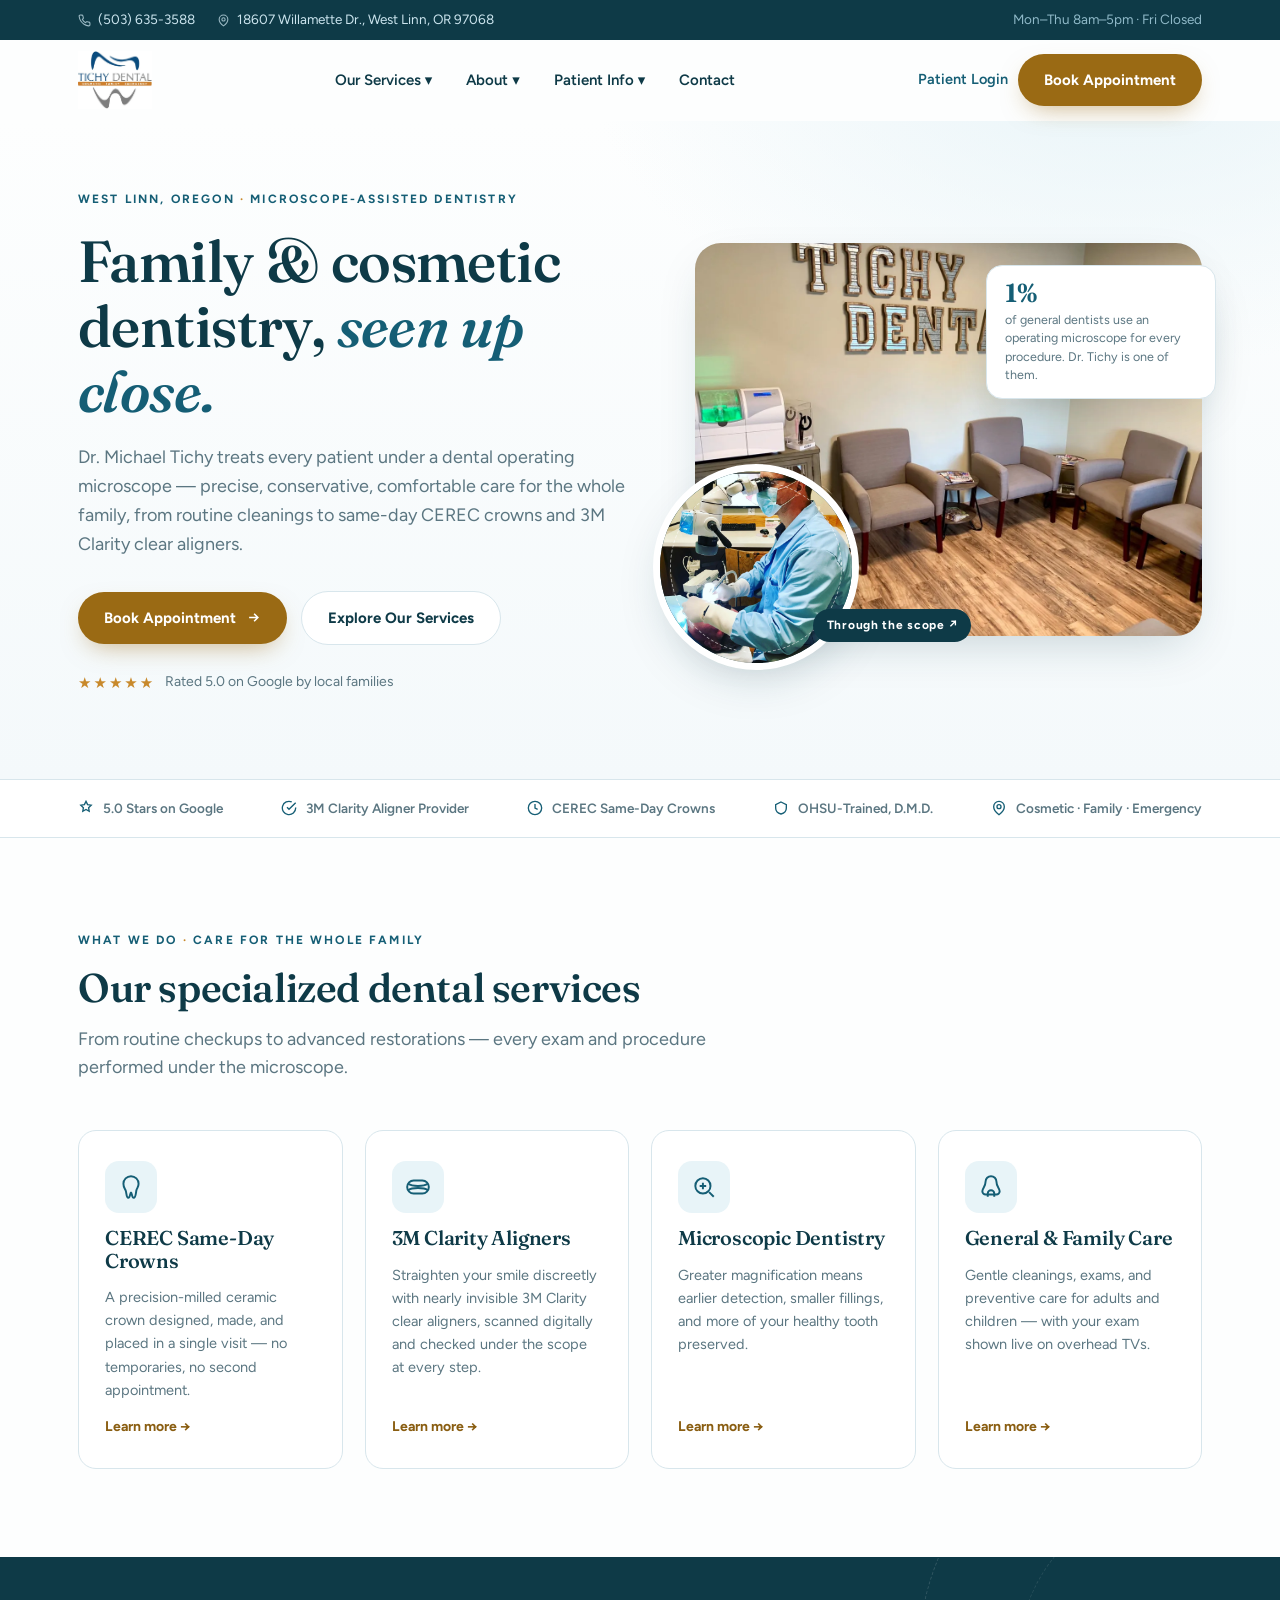
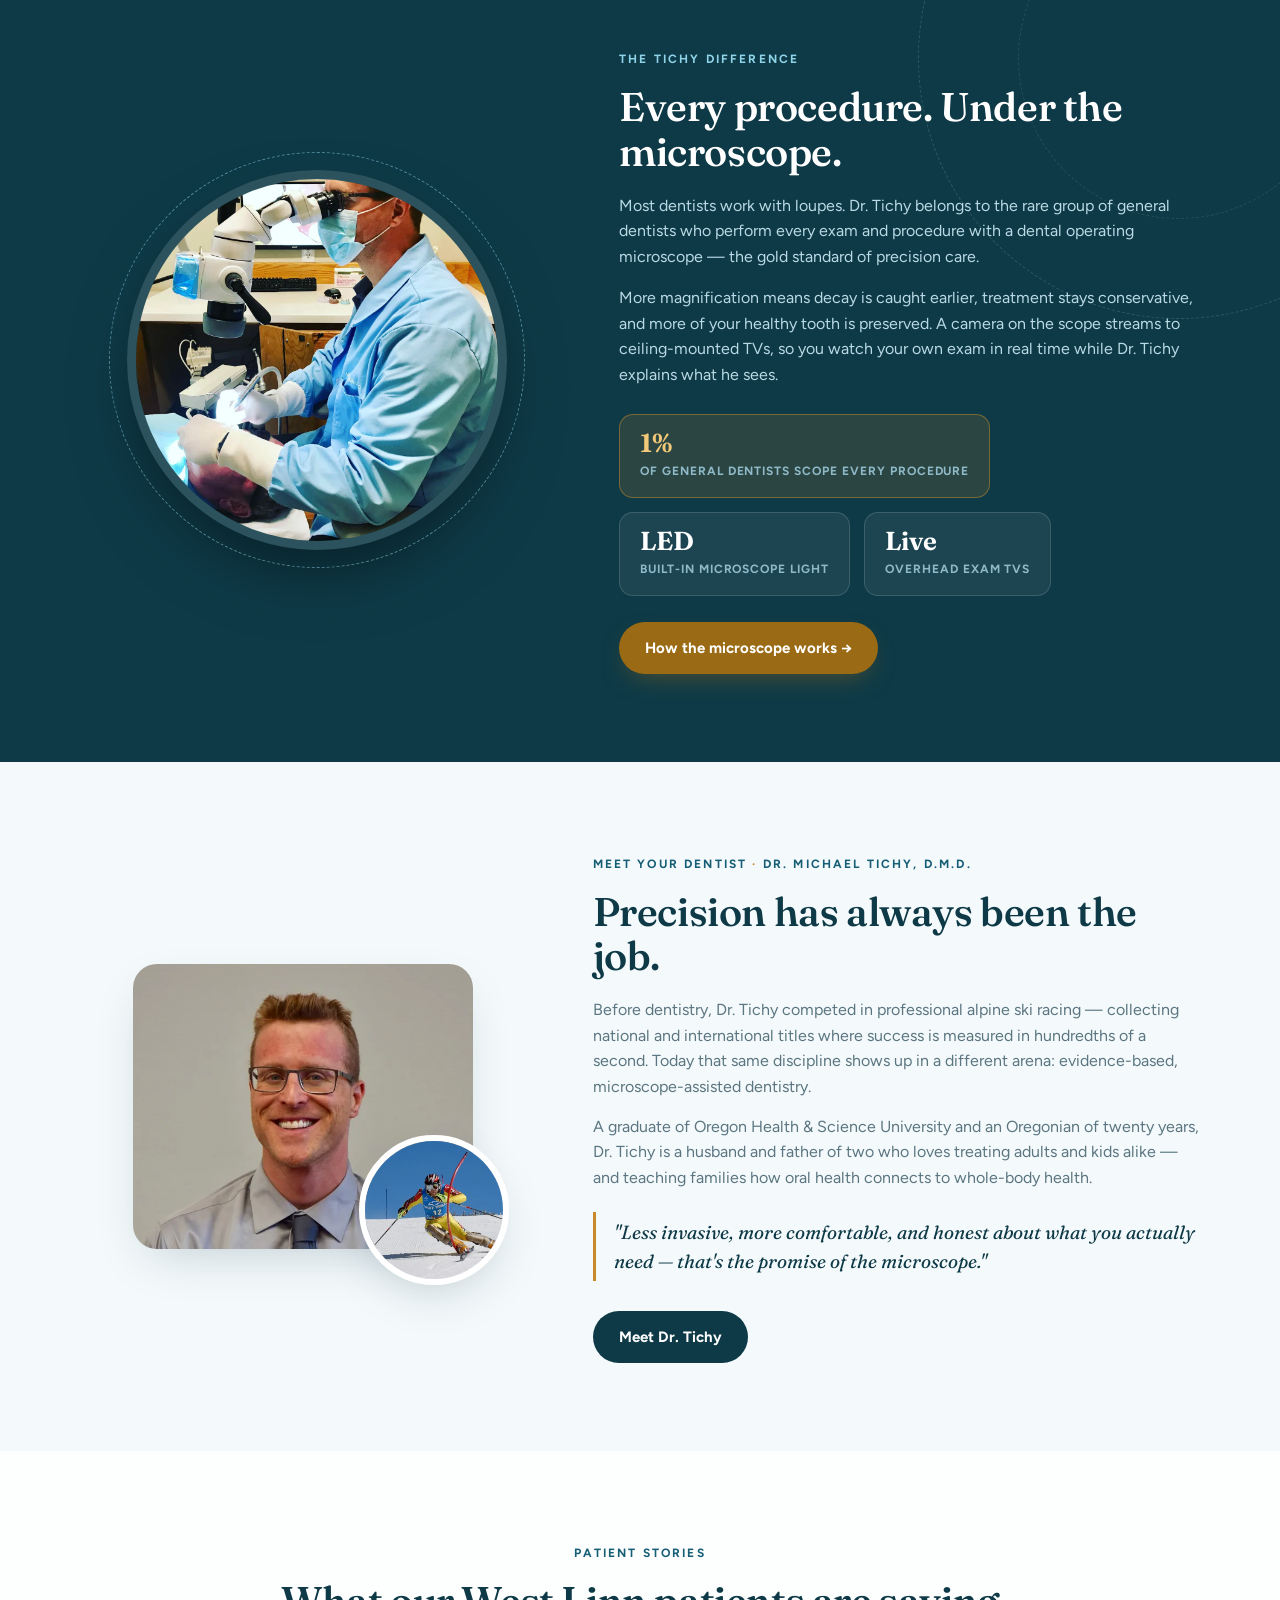
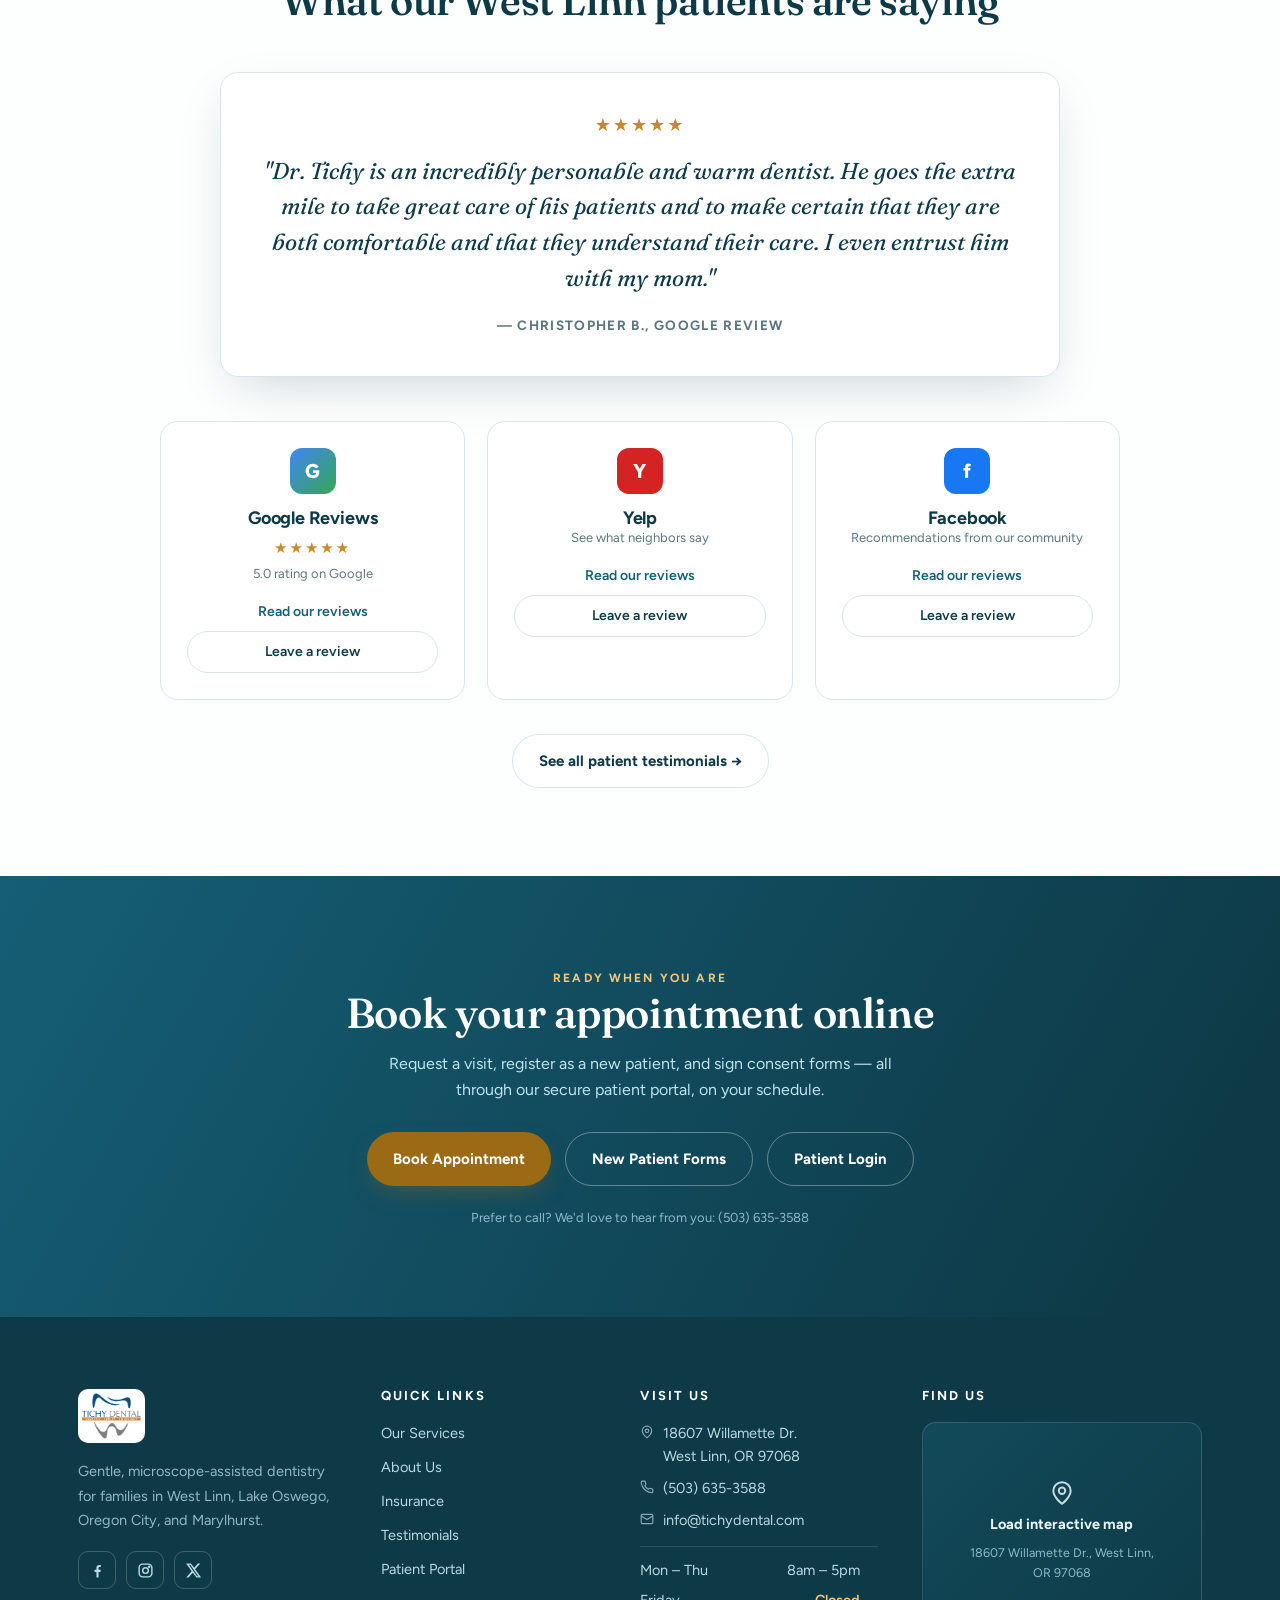
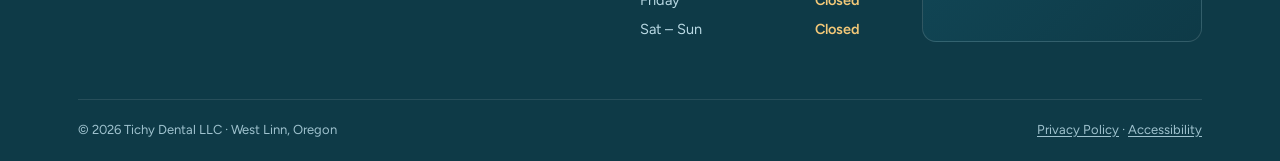
==== commit ea2989a1: "Build full 11-page Tichy Dental redesign from concept template - Generate all pages from _build/ (sh" ====
--- a/index.html
+++ b/index.html
@@ -3,338 +3,73 @@
 <head>
 <meta charset="UTF-8">
 <meta name="viewport" content="width=device-width, initial-scale=1.0">
-<title>West Linn Dentist | CEREC Crowns &amp; Invisalign | Tichy Dental</title>
-<meta name="description" content="Gentle, microscope-assisted dentistry in West Linn, OR. CEREC same-day crowns, Invisalign, and family care. Book online today.">
+<title>West Linn Dentist | CEREC Crowns &amp; Clear Aligners | Tichy Dental</title>
+<meta name="description" content="Gentle, microscope-assisted dentistry in West Linn, OR. CEREC same-day crowns, 3M Clarity clear aligners, and family care. Book online today.">
 <link rel="preconnect" href="https://fonts.googleapis.com">
 <link rel="preconnect" href="https://fonts.gstatic.com" crossorigin>
 <link href="https://fonts.googleapis.com/css2?family=Fraunces:opsz,wght@9..144,400;9..144,560;9..144,640&family=Figtree:wght@400;500;600;700&display=swap" rel="stylesheet">
-<style>
-  :root{
-    --ink:#0E3A47;
-    --teal:#155E75;
-    --teal-soft:#E8F4F8;
-    --teal-mist:#F4F9FB;
-    --amber:#C8892B;
-    --amber-deep:#A9701C;
-    --paper:#FDFEFE;
-    --line:#D8E6EC;
-    --muted:#5B7681;
-    --display:'Fraunces', Georgia, serif;
-    --body:'Figtree', 'Segoe UI', system-ui, sans-serif;
-    --radius:18px;
-    --shadow:0 18px 50px -18px rgba(14,58,71,.25);
-  }
-  *{margin:0;padding:0;box-sizing:border-box}
-  html{scroll-behavior:smooth}
-  body{font-family:var(--body);color:var(--ink);background:var(--paper);line-height:1.6;font-size:16px}
-  img{max-width:100%;display:block}
-  a{color:inherit;text-decoration:none}
-  .wrap{max-width:1180px;margin:0 auto;padding:0 28px}
+<link rel="stylesheet" href="assets/css/site.css">
+<link rel="canonical" href="https://www.tichydental.com/">
+<link rel="icon" type="image/png" sizes="32x32" href="assets/img/favicon-32.png">
+<link rel="apple-touch-icon" href="assets/img/apple-touch-icon.png">
+<meta property="og:type" content="website">
+<meta property="og:site_name" content="Tichy Dental">
+<meta property="og:title" content="West Linn Dentist | CEREC Crowns &amp; Clear Aligners | Tichy Dental">
+<meta property="og:description" content="Gentle, microscope-assisted dentistry in West Linn, OR. CEREC same-day crowns, 3M Clarity clear aligners, and family care. Book online today.">
+<meta property="og:url" content="https://www.tichydental.com/">
+<meta property="og:image" content="https://rainmanjam.github.io/tichy-dental-concept/assets/img/og-image.jpg">
+<meta name="twitter:card" content="summary_large_image">
+<script type="application/ld+json">{"@context": "https://schema.org", "@type": "Dentist", "name": "Tichy Dental", "url": "https://www.tichydental.com/", "telephone": "+1-503-635-3588", "email": "info@tichydental.com", "image": "https://rainmanjam.github.io/tichy-dental-concept/assets/img/og-image.jpg", "logo": "https://rainmanjam.github.io/tichy-dental-concept/assets/img/apple-touch-icon.png", "address": {"@type": "PostalAddress", "streetAddress": "18607 Willamette Dr.", "addressLocality": "West Linn", "addressRegion": "OR", "postalCode": "97068", "addressCountry": "US"}, "geo": {"@type": "GeoCoordinates", "latitude": 45.3912526, "longitude": -122.6463701}, "openingHoursSpecification": [{"@type": "OpeningHoursSpecification", "dayOfWeek": ["Monday", "Tuesday", "Wednesday", "Thursday"], "opens": "08:00", "closes": "17:00"}], "areaServed": ["West Linn", "Lake Oswego", "Oregon City"], "sameAs": ["https://www.facebook.com/TichyDental/", "https://www.instagram.com/tichydental/", "https://twitter.com/MichaelTichyDMD"]}</script>
 
-  /* ---------- eyebrow / type utilities ---------- */
-  .eyebrow{font-size:12px;font-weight:700;letter-spacing:.18em;text-transform:uppercase;color:var(--teal)}
-  .eyebrow .dot{color:var(--amber)}
-  h1,h2,h3{font-family:var(--display);font-weight:560;line-height:1.12;letter-spacing:-.01em}
-  .lede{font-size:18px;color:var(--muted);max-width:56ch}
-
-  .btn{display:inline-flex;align-items:center;gap:10px;font-weight:700;font-size:15px;
-       padding:14px 26px;border-radius:999px;transition:transform .18s ease, box-shadow .18s ease;
-       cursor:pointer;border:0}
-  .btn svg{flex:none}
-  .btn-amber{background:var(--amber);color:#fff;box-shadow:0 10px 26px -10px rgba(200,137,43,.7)}
-  .btn-amber:hover{transform:translateY(-2px);background:var(--amber-deep)}
-  .btn-ghost{border:1.5px solid var(--line);color:var(--ink);background:#fff}
-  .btn-ghost:hover{border-color:var(--teal);color:var(--teal)}
-  .btn-dark{background:var(--ink);color:#fff}
-  .btn-dark:hover{background:var(--teal)}
-
-  /* ---------- top utility bar ---------- */
-  .topbar{background:var(--ink);color:#CBE4EE;font-size:13.5px}
-  .topbar .wrap{display:flex;align-items:center;justify-content:space-between;min-height:40px;gap:16px}
-  .topbar a{display:inline-flex;align-items:center;gap:7px}
-  .topbar a:hover{color:#fff}
-  .topbar .left{display:flex;gap:22px;flex-wrap:wrap}
-  .topbar .hours{color:#8FB9C8}
-  .topbar svg{opacity:.75}
-
-  /* ---------- header ---------- */
-  header.site{position:sticky;top:0;z-index:60;background:rgba(253,254,254,.92);
-    backdrop-filter:blur(10px);border-bottom:1px solid transparent;transition:border-color .2s, box-shadow .2s}
-  header.site.scrolled{border-color:var(--line);box-shadow:0 8px 30px -20px rgba(14,58,71,.35)}
-  .navrow{display:flex;align-items:center;justify-content:space-between;height:80px;gap:20px}
-  .brand{display:flex;align-items:center;gap:12px}
-  .brand img{height:52px;width:auto}
-  .brand .name{font-family:var(--display);font-size:21px;font-weight:640;line-height:1.05}
-  .brand .name small{display:block;font-family:var(--body);font-size:10.5px;font-weight:700;
-    letter-spacing:.22em;text-transform:uppercase;color:var(--amber);margin-top:3px}
-  nav.main{display:flex;align-items:center;gap:6px}
-  nav.main>div{position:relative}
-  nav.main a.top{display:inline-block;padding:10px 14px;font-weight:600;font-size:15px;border-radius:10px}
-  nav.main a.top:hover{background:var(--teal-soft);color:var(--teal)}
-  nav.main .dd{position:absolute;top:calc(100% + 6px);left:8px;min-width:230px;background:#fff;
-    border:1px solid var(--line);border-radius:14px;box-shadow:var(--shadow);padding:8px;
-    opacity:0;visibility:hidden;transform:translateY(6px);transition:.18s ease}
-  nav.main>div:hover .dd,nav.main>div:focus-within .dd{opacity:1;visibility:visible;transform:none}
-  nav.main .dd a{display:block;padding:10px 12px;border-radius:9px;font-size:14.5px;font-weight:500}
-  nav.main .dd a:hover{background:var(--teal-mist);color:var(--teal)}
-  nav.main .dd .sub{font-size:11px;font-weight:700;letter-spacing:.14em;text-transform:uppercase;
-    color:var(--muted);padding:8px 12px 2px}
-  .nav-cta{display:flex;align-items:center;gap:10px}
-  .login-link{font-weight:600;font-size:14.5px;color:var(--teal)}
-  .login-link:hover{text-decoration:underline}
-  .hamburger{display:none;background:none;border:1.5px solid var(--line);border-radius:10px;
-    padding:9px 11px;cursor:pointer;color:var(--ink)}
-
-  /* ---------- hero ---------- */
-  .hero{background:
-      radial-gradient(900px 520px at 88% -10%, var(--teal-soft) 0%, transparent 60%),
-      linear-gradient(180deg,var(--paper) 0%, var(--teal-mist) 100%);
-    overflow:hidden}
-  .hero .wrap{display:grid;grid-template-columns:1.05fr .95fr;gap:56px;align-items:center;padding-top:64px;padding-bottom:84px}
-  .hero h1{font-size:clamp(38px,4.6vw,58px);margin:18px 0 20px}
-  .hero h1 em{font-style:italic;color:var(--teal)}
-  .hero .lede{margin-bottom:32px}
-  .hero .cta-row{display:flex;gap:14px;flex-wrap:wrap;align-items:center}
-  .hero .rating{display:flex;align-items:center;gap:10px;margin-top:26px;font-size:14px;color:var(--muted)}
-  .stars{color:var(--amber);letter-spacing:2px;font-size:15px}
-
-  .hero-visual{position:relative}
-  .hero-visual .office{border-radius:26px;box-shadow:var(--shadow);aspect-ratio:4/3.1;object-fit:cover;width:100%;background:var(--teal-soft)}
-  /* the scope lens — signature element */
-  .lens{position:absolute;left:-42px;bottom:-34px;width:206px;height:206px;border-radius:50%;
-    border:7px solid #fff;box-shadow:var(--shadow);overflow:hidden;background:var(--ink)}
-  .lens img{width:100%;height:100%;object-fit:cover;transition:transform .5s ease}
-  .lens:hover img{transform:scale(1.12)}
-  .lens::after{content:"";position:absolute;inset:10px;border:1.5px dashed rgba(255,255,255,.55);border-radius:50%;pointer-events:none}
-  .lens-tag{position:absolute;left:118px;bottom:-6px;background:var(--ink);color:#fff;font-size:12px;
-    font-weight:700;letter-spacing:.06em;padding:7px 14px;border-radius:999px;white-space:nowrap;box-shadow:var(--shadow)}
-  .chip{position:absolute;top:22px;right:-14px;background:#fff;border:1px solid var(--line);
-    border-radius:16px;padding:14px 18px;box-shadow:var(--shadow);max-width:230px}
-  .chip b{font-family:var(--display);font-size:26px;font-weight:640;color:var(--teal);display:block;line-height:1}
-  .chip span{font-size:12.5px;color:var(--muted);line-height:1.45;display:block;margin-top:5px}
-
-  /* ---------- trust bar ---------- */
-  .trust{background:#fff;border-top:1px solid var(--line);border-bottom:1px solid var(--line)}
-  .trust .wrap{display:flex;justify-content:space-between;align-items:center;gap:12px;padding:18px 28px;flex-wrap:wrap}
-  .trust .item{display:flex;align-items:center;gap:9px;font-size:13.5px;font-weight:600;color:var(--muted)}
-  .trust .item svg{color:var(--teal)}
-
-  /* ---------- sections ---------- */
-  section{padding:88px 0}
-  .sec-head{max-width:640px;margin-bottom:48px}
-  .sec-head h2{font-size:clamp(28px,3.2vw,40px);margin:14px 0 14px}
-
-  /* services grid */
-  .services{background:var(--paper)}
-  .svc-grid{display:grid;grid-template-columns:repeat(4,1fr);gap:22px}
-  .svc{background:#fff;border:1px solid var(--line);border-radius:var(--radius);padding:30px 26px;
-    display:flex;flex-direction:column;gap:14px;transition:transform .2s ease, box-shadow .2s ease}
-  .svc:hover{transform:translateY(-5px);box-shadow:var(--shadow)}
-  .svc .icon{width:52px;height:52px;border-radius:14px;background:var(--teal-soft);display:grid;place-items:center;color:var(--teal)}
-  .svc h3{font-size:20px}
-  .svc p{font-size:14.5px;color:var(--muted);flex:1}
-  .svc a{font-weight:700;font-size:14px;color:var(--amber-deep);display:inline-flex;align-items:center;gap:6px}
-  .svc a:hover{gap:10px}
-  .svc a{transition:gap .18s ease}
-
-  /* microscope band — signature story */
-  .scopeband{background:var(--ink);color:#EAF5F9;position:relative;overflow:hidden}
-  .scopeband::before{content:"";position:absolute;right:-160px;top:-160px;width:520px;height:520px;
-    border-radius:50%;border:1.5px dashed rgba(255,255,255,.14)}
-  .scopeband::after{content:"";position:absolute;right:-60px;top:-60px;width:320px;height:320px;
-    border-radius:50%;border:1.5px dashed rgba(255,255,255,.10)}
-  .scopeband .wrap{display:grid;grid-template-columns:.9fr 1.1fr;gap:64px;align-items:center;position:relative;z-index:1}
-  .scopeband .eyebrow{color:#8FD3E8}
-  .scopeband h2{color:#fff;font-size:clamp(28px,3.2vw,40px);margin:14px 0 18px}
-  .scopeband p{color:#B9D9E4;margin-bottom:16px}
-  .scope-photo{position:relative;justify-self:center}
-  .scope-photo .ring{width:min(380px,80vw);height:min(380px,80vw);border-radius:50%;overflow:hidden;
-    border:9px solid rgba(255,255,255,.12);box-shadow:0 30px 70px -20px rgba(0,0,0,.55)}
-  .scope-photo .ring img{width:100%;height:100%;object-fit:cover}
-  .scope-photo .cross{position:absolute;inset:-18px;border-radius:50%;border:1.5px dashed rgba(143,211,232,.5);pointer-events:none}
-  .mag{display:flex;gap:14px;margin-top:26px;flex-wrap:wrap}
-  .mag .m{background:rgba(255,255,255,.06);border:1px solid rgba(255,255,255,.14);
-    border-radius:14px;padding:14px 20px;min-width:140px}
-  .mag .m b{font-family:var(--display);font-size:26px;font-weight:640;color:#fff;display:block;line-height:1.1}
-  .mag .m span{font-size:12px;color:#8FB9C8;letter-spacing:.08em;text-transform:uppercase;font-weight:700}
-  .mag .m.hot{background:rgba(200,137,43,.16);border-color:rgba(200,137,43,.5)}
-  .mag .m.hot b{color:#F3C878}
-
-  /* about */
-  .about{background:var(--teal-mist)}
-  .about .wrap{display:grid;grid-template-columns:.85fr 1.15fr;gap:64px;align-items:center}
-  .about-photo{position:relative;justify-self:center}
-  .about-photo .portrait{width:min(340px,78vw);border-radius:24px;box-shadow:var(--shadow);background:#fff}
-  .about-photo .ski{position:absolute;right:-36px;bottom:-36px;width:150px;height:150px;border-radius:50%;
-    object-fit:cover;border:6px solid #fff;box-shadow:var(--shadow)}
-  .about h2{font-size:clamp(28px,3.2vw,40px);margin:14px 0 18px}
-  .about p{color:var(--muted);margin-bottom:14px}
-  .pull{border-left:3px solid var(--amber);padding:6px 0 6px 18px;margin:22px 0;
-    font-family:var(--display);font-size:19px;font-style:italic;color:var(--ink);line-height:1.5}
-  .about .btn{margin-top:8px}
-
-  /* reviews */
-  .reviews{background:var(--paper)}
-  .featured-quote{background:#fff;border:1px solid var(--line);border-radius:var(--radius);
-    padding:38px 42px;box-shadow:var(--shadow);max-width:840px;margin:0 auto 44px;text-align:center}
-  .featured-quote .stars{font-size:18px;margin-bottom:14px}
-  .featured-quote p{font-family:var(--display);font-size:clamp(18px,2vw,23px);font-style:italic;line-height:1.55;margin-bottom:16px}
-  .featured-quote cite{font-style:normal;font-size:13.5px;font-weight:700;letter-spacing:.1em;
-    text-transform:uppercase;color:var(--muted)}
-  .plat-grid{display:grid;grid-template-columns:repeat(3,1fr);gap:22px;max-width:960px;margin:0 auto}
-  .plat{background:#fff;border:1px solid var(--line);border-radius:var(--radius);padding:26px;text-align:center;
-    transition:transform .2s, box-shadow .2s}
-  .plat:hover{transform:translateY(-4px);box-shadow:var(--shadow)}
-  .plat .logo{width:46px;height:46px;border-radius:12px;margin:0 auto 14px;display:grid;place-items:center;color:#fff;font-weight:800;font-size:20px}
-  .plat.google .logo{background:linear-gradient(135deg,#4285F4,#34A853)}
-  .plat.yelp .logo{background:#D32323}
-  .plat.facebook .logo{background:#1877F2}
-  .plat h3{font-size:18px;font-family:var(--body);font-weight:700}
-  .plat .stars{margin:8px 0 4px}
-  .plat .count{font-size:13px;color:var(--muted);margin-bottom:16px}
-  .plat .links{display:flex;flex-direction:column;gap:8px}
-  .plat .links a{font-size:14px;font-weight:600}
-  .plat .links a.read{color:var(--teal)}
-  .plat .links a.read:hover{text-decoration:underline}
-  .plat .links a.leave{border:1.5px solid var(--line);border-radius:999px;padding:9px 0}
-  .plat .links a.leave:hover{border-color:var(--amber);color:var(--amber-deep)}
-
-  /* booking band */
-  .book{background:linear-gradient(120deg,var(--teal) 0%, var(--ink) 90%);color:#fff;text-align:center}
-  .book h2{color:#fff;font-size:clamp(28px,3.4vw,42px);margin-bottom:14px}
-  .book p{color:#BFE3EF;max-width:52ch;margin:0 auto 30px}
-  .book .row{display:flex;gap:14px;justify-content:center;flex-wrap:wrap}
-  .book .row .btn-ghost{background:transparent;color:#fff;border-color:rgba(255,255,255,.35)}
-  .book .row .btn-ghost:hover{border-color:#fff;color:#fff}
-  .book .note{margin-top:22px;font-size:13px;color:#8FB9C8}
-
-  /* footer */
-  footer{background:var(--ink);color:#B9D9E4;padding:72px 0 0;font-size:14.5px}
-  .foot-grid{display:grid;grid-template-columns:1.2fr 1fr 1.1fr 1.3fr;gap:44px;padding-bottom:52px}
-  footer h4{color:#fff;font-size:13px;font-weight:700;letter-spacing:.16em;text-transform:uppercase;margin-bottom:18px}
-  footer .fbrand{display:flex;align-items:center;gap:12px;margin-bottom:16px}
-  footer .fbrand img{height:46px;background:#fff;border-radius:10px;padding:4px}
-  footer .fbrand span{font-family:var(--display);font-size:19px;color:#fff;font-weight:640}
-  footer p.mission{line-height:1.7;color:#8FB9C8}
-  footer ul{list-style:none}
-  footer ul li{margin-bottom:11px}
-  footer ul a:hover{color:#fff}
-  .nap div{margin-bottom:9px;display:flex;gap:9px;align-items:flex-start}
-  .nap svg{flex:none;margin-top:3px;opacity:.7}
-  .hourstable{margin-top:14px;border-top:1px solid rgba(255,255,255,.12);padding-top:12px}
-  .hourstable div{display:flex;justify-content:space-between;margin-bottom:6px;max-width:220px}
-  .hourstable .closed{color:#F3C878;font-weight:600}
-  .fmap iframe{width:100%;height:220px;border:0;border-radius:14px;filter:saturate(.9)}
-  .socials{display:flex;gap:10px;margin-top:18px}
-  .socials a{width:38px;height:38px;border-radius:10px;border:1px solid rgba(255,255,255,.2);
-    display:grid;place-items:center;color:#B9D9E4}
-  .socials a:hover{border-color:#fff;color:#fff}
-  .legal{border-top:1px solid rgba(255,255,255,.1);padding:20px 0;display:flex;justify-content:space-between;
-    gap:14px;flex-wrap:wrap;font-size:13px;color:#6E93A1}
-
-  /* concept badge */
-  .concept{position:fixed;left:16px;bottom:16px;z-index:80;background:#fff;border:1px solid var(--line);
-    border-radius:999px;padding:8px 16px;font-size:12px;font-weight:700;color:var(--muted);
-    box-shadow:var(--shadow)}
-  .concept b{color:var(--teal)}
-
-  /* reveal on scroll */
-  .rv{opacity:0;transform:translateY(22px);transition:opacity .6s ease, transform .6s ease}
-  .rv.in{opacity:1;transform:none}
-  @media (prefers-reduced-motion: reduce){
-    html{scroll-behavior:auto}
-    .rv{opacity:1;transform:none;transition:none}
-    .btn,.svc,.plat,.lens img{transition:none}
-  }
-
-  /* ---------- responsive ---------- */
-  @media (max-width:1020px){
-    .svc-grid{grid-template-columns:repeat(2,1fr)}
-    .hero .wrap{grid-template-columns:1fr;gap:64px}
-    .hero-visual{max-width:560px}
-    .scopeband .wrap,.about .wrap{grid-template-columns:1fr;gap:56px}
-    .foot-grid{grid-template-columns:1fr 1fr}
-  }
-  @media (max-width:860px){
-    nav.main{display:none}
-    nav.main.open{display:flex;flex-direction:column;align-items:stretch;position:absolute;
-      top:80px;left:0;right:0;background:#fff;border-bottom:1px solid var(--line);
-      padding:14px 20px;box-shadow:var(--shadow);gap:2px}
-    nav.main.open .dd{position:static;opacity:1;visibility:visible;transform:none;box-shadow:none;
-      border:0;padding:0 0 6px 14px}
-    .hamburger{display:block}
-    .nav-cta .login-link{display:none}
-  }
-  @media (max-width:640px){
-    section{padding:64px 0}
-    .svc-grid,.plat-grid{grid-template-columns:1fr}
-    .topbar .hours,.topbar .addr{display:none}
-    .lens{width:150px;height:150px;left:-10px;bottom:-26px}
-    .lens-tag{left:105px}
-    .chip{right:0;top:10px}
-    .about-photo .ski{right:0}
-    .foot-grid{grid-template-columns:1fr}
-    .featured-quote{padding:28px 22px}
-  }
-</style>
 </head>
 <body>
-
-<!-- ======= TOP UTILITY BAR ======= -->
+<!-- top utility bar -->
 <div class="topbar">
   <div class="wrap">
     <div class="left">
-      <a href="tel:5036353588">
-        <svg width="13" height="13" viewBox="0 0 24 24" fill="none" stroke="currentColor" stroke-width="2"><path d="M22 16.9v3a2 2 0 0 1-2.2 2 19.8 19.8 0 0 1-8.6-3A19.5 19.5 0 0 1 5.2 13 19.8 19.8 0 0 1 2.1 4.2 2 2 0 0 1 4.1 2h3a2 2 0 0 1 2 1.7c.1 1 .4 2 .7 2.9a2 2 0 0 1-.5 2.1L8.1 10a16 16 0 0 0 6 6l1.3-1.3a2 2 0 0 1 2.1-.4c1 .3 1.9.5 2.9.7a2 2 0 0 1 1.6 2z"/></svg>
-        (503) 635-3588</a>
-      <a class="addr" href="https://www.google.com/maps/place/Tichy+Dental+LLC/@45.3912526,-122.6463701,15z/data=!4m5!3m4!1s0x0:0xe9531c70db6f1a0b!8m2!3d45.3912526!4d-122.6463701" target="_blank" rel="noopener">
-        <svg width="13" height="13" viewBox="0 0 24 24" fill="none" stroke="currentColor" stroke-width="2"><path d="M20 10c0 6-8 12-8 12S4 16 4 10a8 8 0 0 1 16 0z"/><circle cx="12" cy="10" r="3"/></svg>
-        18607 Willamette Dr., West Linn, OR 97068</a>
+      <a href="tel:5036353588"><svg width="13" height="13" viewBox="0 0 24 24" fill="none" stroke="currentColor" stroke-width="2"><path d="M22 16.9v3a2 2 0 0 1-2.2 2 19.8 19.8 0 0 1-8.6-3A19.5 19.5 0 0 1 5.2 13 19.8 19.8 0 0 1 2.1 4.2 2 2 0 0 1 4.1 2h3a2 2 0 0 1 2 1.7c.1 1 .4 2 .7 2.9a2 2 0 0 1-.5 2.1L8.1 10a16 16 0 0 0 6 6l1.3-1.3a2 2 0 0 1 2.1-.4c1 .3 1.9.5 2.9.7a2 2 0 0 1 1.6 2z"/></svg> (503) 635-3588</a>
+      <a class="addr" href="https://www.google.com/maps/place/Tichy+Dental+LLC/@45.3912526,-122.6463701,15z/data=!4m5!3m4!1s0x0:0xe9531c70db6f1a0b!8m2!3d45.3912526!4d-122.6463701" target="_blank" rel="noopener"><svg width="13" height="13" viewBox="0 0 24 24" fill="none" stroke="currentColor" stroke-width="2"><path d="M20 10c0 6-8 12-8 12S4 16 4 10a8 8 0 0 1 16 0z"/><circle cx="12" cy="10" r="3"/></svg> 18607 Willamette Dr., West Linn, OR 97068</a>
     </div>
     <span class="hours">Mon–Thu 8am–5pm · Fri Closed</span>
   </div>
 </div>
-
-<!-- ======= HEADER ======= -->
+<!-- header -->
 <header class="site" id="siteHeader">
   <div class="wrap navrow">
-    <a class="brand" href="#">
-      <img src="https://static.wixstatic.com/media/f9995c_fdb042e4d83a402087405db20db50a94~mv2.png/v1/crop/x_6,y_0,w_640,h_501/fill/w_323,h_252,al_c,q_85,usm_0.66_1.00_0.01,enc_avif,quality_auto/f9995c_fdb042e4d83a402087405db20db50a94~mv2.png" alt="Tichy Dental logo">
-      <span class="name">Tichy Dental<small>West Linn · Oregon</small></span>
+    <a class="brand" href="index.html" aria-label="Tichy Dental — home">
+      <img width="628" height="492" src="assets/img/f9995c_cca9f03d99c441ec81741650af77e7dd.webp" alt="Tichy Dental — cosmetic, family &amp; emergency dentistry">
     </a>
-
     <nav class="main" id="mainNav">
       <div>
         <a class="top" href="#services">Our Services ▾</a>
         <div class="dd">
           <span class="sub">General</span>
-          <a href="https://www.tichydental.com/general-dentistry">General &amp; Family Dentistry</a>
+          <a href="general-dentistry.html">General &amp; Family Dentistry</a>
           <span class="sub">Cosmetic</span>
-          <a href="https://www.tichydental.com/invisalign">Invisalign</a>
+          <a href="clarity-aligners.html">3M Clarity Aligners</a>
           <span class="sub">Restorative</span>
-          <a href="https://www.tichydental.com/cerec-crowns">CEREC Same-Day Crowns</a>
+          <a href="cerec-crowns.html">CEREC Same-Day Crowns</a>
           <span class="sub">Advanced Technology</span>
-          <a href="https://www.tichydental.com/microscopically-assisted-dentistry">Microscopic Dentistry</a>
+          <a href="microscopically-assisted-dentistry.html">Microscopic Dentistry</a>
         </div>
       </div>
       <div>
         <a class="top" href="#about">About ▾</a>
         <div class="dd">
-          <a href="https://www.tichydental.com/meet-dr-tichy">Meet Dr. Tichy</a>
-          <a href="https://www.tichydental.com/testimonials">Patient Reviews</a>
+          <a href="meet-dr-tichy.html">Meet Dr. Tichy</a>
+          <a href="testimonials.html">Patient Reviews</a>
         </div>
       </div>
       <div>
         <a class="top" href="#book">Patient Info ▾</a>
         <div class="dd">
-          <a href="https://tch.identalcloud.com/TichyDental/Patient/_practice/1/Registration">New Patient Forms</a>
-          <a href="https://www.tichydental.com/insurance">Insurance &amp; Billing</a>
-          <a href="https://www.tichydental.com/faq">FAQ</a>
+          <a href="https://tch.identalcloud.com/TichyDental/Patient/_practice/1/Registration" target="_blank" rel="noopener">New Patient Forms</a>
+          <a href="insurance.html">Insurance &amp; Billing</a>
+          <a href="faq.html">FAQ</a>
         </div>
       </div>
       <div><a class="top" href="#contact">Contact</a></div>
     </nav>
-
     <div class="nav-cta">
       <a class="login-link" href="https://tch.identalcloud.com/TichyDental/Patient/_practice/1" target="_blank" rel="noopener">Patient Login</a>
       <a class="btn btn-amber" href="https://tch.identalcloud.com/TichyDental/Patient/_practice/1/Appointment" target="_blank" rel="noopener">Book Appointment</a>
@@ -342,49 +77,42 @@
     </div>
   </div>
 </header>
+<main>
 
-<!-- ======= HERO ======= -->
+<!-- hero -->
 <div class="hero">
   <div class="wrap">
     <div class="rv">
       <span class="eyebrow">West Linn, Oregon <span class="dot">·</span> Microscope-Assisted Dentistry</span>
       <h1>Family &amp; cosmetic dentistry, <em>seen up close.</em></h1>
-      <p class="lede">Dr. Michael Tichy treats every patient under a dental operating microscope — precise, conservative, comfortable care for the whole family, from routine cleanings to same-day CEREC crowns and Invisalign.</p>
+      <p class="lede">Dr. Michael Tichy treats every patient under a dental operating microscope — precise, conservative, comfortable care for the whole family, from routine cleanings to same-day CEREC crowns and 3M Clarity clear aligners.</p>
       <div class="cta-row">
-        <a class="btn btn-amber" href="https://tch.identalcloud.com/TichyDental/Patient/_practice/1/Appointment" target="_blank" rel="noopener">Book Appointment
-          <svg width="15" height="15" viewBox="0 0 24 24" fill="none" stroke="currentColor" stroke-width="2.5"><path d="M5 12h14M13 6l6 6-6 6"/></svg></a>
+        <a class="btn btn-amber" href="https://tch.identalcloud.com/TichyDental/Patient/_practice/1/Appointment" target="_blank" rel="noopener">Book Appointment <svg width="15" height="15" viewBox="0 0 24 24" fill="none" stroke="currentColor" stroke-width="2.5"><path d="M5 12h14M13 6l6 6-6 6"/></svg></a>
         <a class="btn btn-ghost" href="#services">Explore Our Services</a>
       </div>
-      <div class="rating"><span class="stars">★★★★★</span> Loved by West Linn, Lake Oswego &amp; Oregon City families</div>
-    </div>
-
+      <div class="rating"><span class="stars" aria-hidden="true">★★★★★</span> Rated 5.0 on Google by local families</div>
+    </div>
     <div class="hero-visual rv">
-      <img class="office" loading="lazy"
-        src="https://static.wixstatic.com/media/f9995c_cca9f03d99c441ec81741650af77e7dd%7Emv2.jpg/v1/fit/w_2500,h_1330,al_c/f9995c_cca9f03d99c441ec81741650af77e7dd%7Emv2.jpg"
-        alt="Tichy Dental office in West Linn, Oregon">
+      <img width="1200" height="1014" class="office" loading="eager" fetchpriority="high" src="assets/img/f9995c_5be93b1d9ba34f959aafca2070564038.webp" alt="Tichy Dental office in West Linn, Oregon">
       <div class="chip"><b>1%</b><span>of general dentists use an operating microscope for every procedure. Dr. Tichy is one of them.</span></div>
       <div class="lens" title="Through the scope">
-        <img loading="lazy"
-          src="https://static.wixstatic.com/media/f9995c_fd8c251dab4d4b16b397c91b6fc6f6e5~mv2_d_2906_2906_s_4_2.jpg/v1/fill/w_600,h_600,al_c,q_80,usm_0.66_1.00_0.01,enc_avif,quality_auto/f9995c_fd8c251dab4d4b16b397c91b6fc6f6e5~mv2_d_2906_2906_s_4_2.jpg"
-          alt="Dr. Michael Tichy practicing with a dental operating microscope">
+        <img width="1200" height="1200" loading="lazy" src="assets/img/f9995c_fd8c251dab4d4b16b397c91b6fc6f6e5.webp" alt="Dr. Michael Tichy practicing with a dental operating microscope">
       </div>
       <span class="lens-tag">Through the scope ↗</span>
     </div>
   </div>
 </div>
-
-<!-- ======= TRUST BAR ======= -->
+<!-- trust bar -->
 <div class="trust">
   <div class="wrap">
-    <span class="item"><svg width="16" height="16" viewBox="0 0 24 24" fill="none" stroke="currentColor" stroke-width="2"><path d="M12 2l2.4 4.9 5.4.8-3.9 3.8.9 5.4L12 14.3 7.2 16.9l.9-5.4L4.2 7.7l5.4-.8z"/></svg> 5-Star Rated on Google</span>
-    <span class="item"><svg width="16" height="16" viewBox="0 0 24 24" fill="none" stroke="currentColor" stroke-width="2"><path d="M22 11.1V12a10 10 0 1 1-5.9-9.1"/><path d="M22 4L12 14l-3-3"/></svg> Invisalign Provider</span>
+    <span class="item"><svg width="16" height="16" viewBox="0 0 24 24" fill="none" stroke="currentColor" stroke-width="2"><path d="M12 2l2.4 4.9 5.4.8-3.9 3.8.9 5.4L12 14.3 7.2 16.9l.9-5.4L4.2 7.7l5.4-.8z"/></svg> 5.0 Stars on Google</span>
+    <span class="item"><svg width="16" height="16" viewBox="0 0 24 24" fill="none" stroke="currentColor" stroke-width="2"><path d="M22 11.1V12a10 10 0 1 1-5.9-9.1"/><path d="M22 4L12 14l-3-3"/></svg> 3M Clarity Aligner Provider</span>
     <span class="item"><svg width="16" height="16" viewBox="0 0 24 24" fill="none" stroke="currentColor" stroke-width="2"><circle cx="12" cy="12" r="10"/><path d="M12 6v6l4 2"/></svg> CEREC Same-Day Crowns</span>
     <span class="item"><svg width="16" height="16" viewBox="0 0 24 24" fill="none" stroke="currentColor" stroke-width="2"><path d="M12 3l8 4v5c0 5-3.5 8-8 9-4.5-1-8-4-8-9V7z"/></svg> OHSU-Trained, D.M.D.</span>
-    <span class="item"><svg width="16" height="16" viewBox="0 0 24 24" fill="none" stroke="currentColor" stroke-width="2"><path d="M20 10c0 6-8 12-8 12S4 16 4 10a8 8 0 0 1 16 0z"/><circle cx="12" cy="10" r="3"/></svg> Serving West Linn Since Day One</span>
+    <span class="item"><svg width="16" height="16" viewBox="0 0 24 24" fill="none" stroke="currentColor" stroke-width="2"><path d="M20 10c0 6-8 12-8 12S4 16 4 10a8 8 0 0 1 16 0z"/><circle cx="12" cy="10" r="3"/></svg> Cosmetic · Family · Emergency</span>
   </div>
 </div>
-
-<!-- ======= SERVICES ======= -->
+<!-- services -->
 <section class="services" id="services">
   <div class="wrap">
     <div class="sec-head rv">
@@ -397,39 +125,34 @@
         <div class="icon"><svg width="26" height="26" viewBox="0 0 24 24" fill="none" stroke="currentColor" stroke-width="1.8"><path d="M12 2a7 7 0 0 1 7 7c0 3-1.5 4-2 6s-.5 7-2.5 7S13 17 12 17s-.5 5-2.5 5S8 17 7 15s-2-3-2-6a7 7 0 0 1 7-7z"/></svg></div>
         <h3>CEREC Same-Day Crowns</h3>
         <p>A precision-milled ceramic crown designed, made, and placed in a single visit — no temporaries, no second appointment.</p>
-        <a href="https://www.tichydental.com/cerec-crowns">Learn more →</a>
+        <a href="cerec-crowns.html">Learn more →</a>
       </div>
       <div class="svc rv">
         <div class="icon"><svg width="26" height="26" viewBox="0 0 24 24" fill="none" stroke="currentColor" stroke-width="1.8"><path d="M3 15c2-1.5 4-2 9-2s7 .5 9 2"/><path d="M3 9c2 1.5 4 2 9 2s7-.5 9-2"/><rect x="2" y="6" width="20" height="12" rx="6"/></svg></div>
-        <h3>Invisalign</h3>
-        <p>Straighten your smile discreetly with clear aligners, planned digitally and checked under the scope at every step.</p>
-        <a href="https://www.tichydental.com/invisalign">Learn more →</a>
+        <h3>3M Clarity Aligners</h3>
+        <p>Straighten your smile discreetly with nearly invisible 3M Clarity clear aligners, scanned digitally and checked under the scope at every step.</p>
+        <a href="clarity-aligners.html">Learn more →</a>
       </div>
       <div class="svc rv">
         <div class="icon"><svg width="26" height="26" viewBox="0 0 24 24" fill="none" stroke="currentColor" stroke-width="1.8"><circle cx="11" cy="11" r="7"/><path d="M21 21l-4.3-4.3"/><path d="M11 8v6M8 11h6"/></svg></div>
         <h3>Microscopic Dentistry</h3>
-        <p>Up to 20× magnification means earlier detection, smaller fillings, and more of your healthy tooth preserved.</p>
-        <a href="https://www.tichydental.com/microscopically-assisted-dentistry">Learn more →</a>
+        <p>Greater magnification means earlier detection, smaller fillings, and more of your healthy tooth preserved.</p>
+        <a href="microscopically-assisted-dentistry.html">Learn more →</a>
       </div>
       <div class="svc rv">
         <div class="icon"><svg width="26" height="26" viewBox="0 0 24 24" fill="none" stroke="currentColor" stroke-width="1.8"><path d="M17 8a5 5 0 1 0-10 0c0 5-3 6-3 9a3 3 0 0 0 3 3h10a3 3 0 0 0 3-3c0-3-3-4-3-9z" transform="translate(0 -1)"/><path d="M9 21v-3a3 3 0 0 1 6 0v3"/></svg></div>
         <h3>General &amp; Family Care</h3>
         <p>Gentle cleanings, exams, and preventive care for adults and children — with your exam shown live on overhead TVs.</p>
-        <a href="https://www.tichydental.com/general-dentistry">Learn more →</a>
-      </div>
-    </div>
-  </div>
-</section>
-
-<!-- ======= MICROSCOPE BAND ======= -->
+        <a href="general-dentistry.html">Learn more →</a>
+      </div>
+    </div>
+  </div>
+</section>
+<!-- microscope band -->
 <section class="scopeband">
   <div class="wrap">
     <div class="scope-photo rv">
-      <div class="ring">
-        <img loading="lazy"
-          src="https://static.wixstatic.com/media/f9995c_fd8c251dab4d4b16b397c91b6fc6f6e5~mv2_d_2906_2906_s_4_2.jpg/v1/fill/w_600,h_600,al_c,q_80,usm_0.66_1.00_0.01,enc_avif,quality_auto/f9995c_fd8c251dab4d4b16b397c91b6fc6f6e5~mv2_d_2906_2906_s_4_2.jpg"
-          alt="The dental operating microscope at Tichy Dental in West Linn">
-      </div>
+      <div class="ring"><img width="1200" height="1200" loading="lazy" src="assets/img/f9995c_fd8c251dab4d4b16b397c91b6fc6f6e5.webp" alt="The dental operating microscope at Tichy Dental in West Linn"></div>
       <div class="cross"></div>
     </div>
     <div class="rv">
@@ -438,86 +161,55 @@
       <p>Most dentists work with loupes. Dr. Tichy belongs to the rare group of general dentists who perform every exam and procedure with a dental operating microscope — the gold standard of precision care.</p>
       <p>More magnification means decay is caught earlier, treatment stays conservative, and more of your healthy tooth is preserved. A camera on the scope streams to ceiling-mounted TVs, so you watch your own exam in real time while Dr. Tichy explains what he sees.</p>
       <div class="mag">
-        <div class="m"><b>~2.5×</b><span>Typical loupes</span></div>
-        <div class="m hot"><b>Up to 20×</b><span>The operating scope</span></div>
+        <div class="m hot"><b>1%</b><span>Of general dentists scope every procedure</span></div>
+        <div class="m"><b>LED</b><span>Built-in microscope light</span></div>
         <div class="m"><b>Live</b><span>Overhead exam TVs</span></div>
       </div>
-    </div>
-  </div>
-</section>
-
-<!-- ======= ABOUT ======= -->
+      <a class="btn btn-amber" href="microscopically-assisted-dentistry.html" style="margin-top:26px">How the microscope works →</a>
+    </div>
+  </div>
+</section>
+<!-- about -->
 <section class="about" id="about">
   <div class="wrap">
     <div class="about-photo rv">
-      <img class="portrait" loading="lazy"
-        src="https://static.wixstatic.com/media/f9995c_119eb82f2552473c929929d883e91d19~mv2.jpg/v1/crop/x_48,y_0,w_532,h_527/fill/w_520,h_515,al_c,q_80,usm_0.66_1.00_0.01,enc_avif,quality_auto/f9995c_119eb82f2552473c929929d883e91d19~mv2.jpg"
-        alt="Dr. Michael Tichy, D.M.D. — dentist in West Linn, Oregon">
-      <img class="ski" loading="lazy"
-        src="https://static.wixstatic.com/media/f9995c_edc524d14c1f4b72919e09828f1bd65d~mv2.jpg/v1/fill/w_353,h_279,al_c,q_80,usm_0.66_1.00_0.01,enc_avif,quality_auto/f9995c_edc524d14c1f4b72919e09828f1bd65d~mv2.jpg"
-        alt="Dr. Michael Tichy alpine ski racing">
+      <img width="629" height="527" class="portrait" loading="lazy" src="assets/img/f9995c_119eb82f2552473c929929d883e91d19.webp" alt="Dr. Michael Tichy, D.M.D. — dentist in West Linn, Oregon">
+      <img width="607" height="480" class="ski" loading="lazy" src="assets/img/f9995c_edc524d14c1f4b72919e09828f1bd65d.webp" alt="Dr. Michael Tichy alpine ski racing">
     </div>
     <div class="rv">
       <span class="eyebrow">Meet Your Dentist <span class="dot">·</span> Dr. Michael Tichy, D.M.D.</span>
       <h2>Precision has always been the job.</h2>
-      <p>Before dentistry, Dr. Tichy raced slalom for Canada — collecting national and international titles where success is measured in hundredths of a second. Today that same discipline shows up in a different arena: evidence-based, microscope-assisted dentistry.</p>
+      <p>Before dentistry, Dr. Tichy competed in professional alpine ski racing — collecting national and international titles where success is measured in hundredths of a second. Today that same discipline shows up in a different arena: evidence-based, microscope-assisted dentistry.</p>
       <p>A graduate of Oregon Health &amp; Science University and an Oregonian of twenty years, Dr. Tichy is a husband and father of two who loves treating adults and kids alike — and teaching families how oral health connects to whole-body health.</p>
       <div class="pull">"Less invasive, more comfortable, and honest about what you actually need — that's the promise of the microscope."</div>
-      <a class="btn btn-dark" href="https://www.tichydental.com/meet-dr-tichy">Meet Dr. Tichy &amp; the Team</a>
-    </div>
-  </div>
-</section>
-
-<!-- ======= REVIEWS ======= -->
+      <a class="btn btn-dark" href="meet-dr-tichy.html">Meet Dr. Tichy</a>
+    </div>
+  </div>
+</section>
+<!-- reviews -->
 <section class="reviews" id="reviews">
   <div class="wrap">
     <div class="sec-head rv" style="max-width:100%;text-align:center;margin-left:auto;margin-right:auto">
       <span class="eyebrow">Patient Stories</span>
       <h2>What our West Linn patients are saying</h2>
     </div>
-
     <div class="featured-quote rv">
       <div class="stars">★★★★★</div>
-      <p>"Dr. Tichy is an incredibly personable and warm dentist. He goes the extra mile to take care of his patients and to make certain that they are both comfortable and that they understand their care. I even entrusted him with my mom."</p>
-      <cite>— Ch.B., Tichy Dental patient</cite>
-    </div>
-
+      <p>"Dr. Tichy is an incredibly personable and warm dentist. He goes the extra mile to take great care of his patients and to make certain that they are both comfortable and that they understand their care. I even entrust him with my mom."</p>
+      <cite>— Christopher B., Google review</cite>
+    </div>
     <div class="plat-grid">
-      <div class="plat google rv">
-        <div class="logo">G</div>
-        <h3>Google Reviews</h3>
-        <div class="stars">★★★★★</div>
-        <div class="count">Rated by local patients</div>
-        <div class="links">
-          <a class="read" href="https://www.google.com/maps/place/Tichy+Dental+LLC/@45.3912526,-122.6463701,15z/data=!4m5!3m4!1s0x0:0xe9531c70db6f1a0b!8m2!3d45.3912526!4d-122.6463701" target="_blank" rel="noopener">Read our reviews</a>
-          <a class="leave" href="https://www.google.com/maps/place/Tichy+Dental+LLC/@45.3912526,-122.6463701,15z/data=!4m5!3m4!1s0x0:0xe9531c70db6f1a0b!8m2!3d45.3912526!4d-122.6463701" target="_blank" rel="noopener">Leave a review</a>
-        </div>
-      </div>
-      <div class="plat yelp rv">
-        <div class="logo">Y</div>
-        <h3>Yelp</h3>
-        <div class="stars">★★★★★</div>
-        <div class="count">See what neighbors say</div>
-        <div class="links">
-          <a class="read" href="https://www.yelp.com/search?find_desc=Tichy+Dental&find_loc=West+Linn%2C+OR" target="_blank" rel="noopener">Read our reviews</a>
-          <a class="leave" href="https://www.yelp.com/search?find_desc=Tichy+Dental&find_loc=West+Linn%2C+OR" target="_blank" rel="noopener">Leave a review</a>
-        </div>
-      </div>
-      <div class="plat facebook rv">
-        <div class="logo">f</div>
-        <h3>Facebook</h3>
-        <div class="stars">★★★★★</div>
-        <div class="count">Recommended by our community</div>
-        <div class="links">
-          <a class="read" href="https://www.facebook.com/TichyDental/" target="_blank" rel="noopener">Read our reviews</a>
-          <a class="leave" href="https://www.facebook.com/TichyDental/" target="_blank" rel="noopener">Leave a review</a>
-        </div>
-      </div>
-    </div>
-  </div>
-</section>
-
-<!-- ======= BOOKING BAND ======= -->
+      <div class="plat google rv"><div class="logo">G</div><h3>Google Reviews</h3><div class="stars" role="img" aria-label="Rated 5 out of 5 on Google">★★★★★</div><div class="count">5.0 rating on Google</div>
+        <div class="links"><a class="read" href="https://www.google.com/maps/place/Tichy+Dental+LLC/@45.3912526,-122.6463701,15z/data=!4m5!3m4!1s0x0:0xe9531c70db6f1a0b!8m2!3d45.3912526!4d-122.6463701" target="_blank" rel="noopener">Read our reviews</a><a class="leave" href="https://www.google.com/maps/place/Tichy+Dental+LLC/@45.3912526,-122.6463701,15z/data=!4m5!3m4!1s0x0:0xe9531c70db6f1a0b!8m2!3d45.3912526!4d-122.6463701" target="_blank" rel="noopener">Leave a review</a></div></div>
+      <div class="plat yelp rv"><div class="logo">Y</div><h3>Yelp</h3><div class="count">See what neighbors say</div>
+        <div class="links"><a class="read" href="https://www.yelp.com/search?find_desc=Tichy+Dental&find_loc=West+Linn%2C+OR" target="_blank" rel="noopener">Read our reviews</a><a class="leave" href="https://www.yelp.com/search?find_desc=Tichy+Dental&find_loc=West+Linn%2C+OR" target="_blank" rel="noopener">Leave a review</a></div></div>
+      <div class="plat facebook rv"><div class="logo">f</div><h3>Facebook</h3><div class="count">Recommendations from our community</div>
+        <div class="links"><a class="read" href="https://www.facebook.com/TichyDental/" target="_blank" rel="noopener">Read our reviews</a><a class="leave" href="https://www.facebook.com/TichyDental/" target="_blank" rel="noopener">Leave a review</a></div></div>
+    </div>
+    <div style="text-align:center;margin-top:34px"><a class="btn btn-ghost" href="testimonials.html">See all patient testimonials →</a></div>
+  </div>
+</section>
+<!-- booking band -->
 <section class="book" id="book">
   <div class="wrap rv">
     <span class="eyebrow" style="color:#F3C878">Ready When You Are</span>
@@ -531,15 +223,14 @@
     <div class="note">Prefer to call? We'd love to hear from you: (503) 635-3588</div>
   </div>
 </section>
-
-<!-- ======= FOOTER ======= -->
+</main>
+<!-- footer -->
 <footer id="contact">
   <div class="wrap">
     <div class="foot-grid">
       <div>
         <div class="fbrand">
-          <img src="https://static.wixstatic.com/media/f9995c_fdb042e4d83a402087405db20db50a94~mv2.png/v1/crop/x_6,y_0,w_640,h_501/fill/w_323,h_252,al_c,q_85,usm_0.66_1.00_0.01,enc_avif,quality_auto/f9995c_fdb042e4d83a402087405db20db50a94~mv2.png" alt="Tichy Dental logo">
-          <span>Tichy Dental</span>
+          <img width="628" height="492" src="assets/img/f9995c_cca9f03d99c441ec81741650af77e7dd.webp" alt="Tichy Dental logo">
         </div>
         <p class="mission">Gentle, microscope-assisted dentistry for families in West Linn, Lake Oswego, Oregon City, and Marylhurst.</p>
         <div class="socials">
@@ -549,17 +240,17 @@
         </div>
       </div>
       <div>
-        <h4>Quick Links</h4>
+        <h2>Quick Links</h2>
         <ul>
-          <li><a href="https://www.tichydental.com/general-dentistry">Our Services</a></li>
-          <li><a href="https://www.tichydental.com/meet-dr-tichy">About Us</a></li>
-          <li><a href="https://www.tichydental.com/insurance">Insurance</a></li>
-          <li><a href="https://www.tichydental.com/testimonials">Testimonials</a></li>
+          <li><a href="general-dentistry.html">Our Services</a></li>
+          <li><a href="meet-dr-tichy.html">About Us</a></li>
+          <li><a href="insurance.html">Insurance</a></li>
+          <li><a href="testimonials.html">Testimonials</a></li>
           <li><a href="https://tch.identalcloud.com/TichyDental/Patient/_practice/1" target="_blank" rel="noopener">Patient Portal</a></li>
         </ul>
       </div>
       <div>
-        <h4>Visit Us</h4>
+        <h2>Visit Us</h2>
         <div class="nap">
           <div><svg width="14" height="14" viewBox="0 0 24 24" fill="none" stroke="currentColor" stroke-width="2"><path d="M20 10c0 6-8 12-8 12S4 16 4 10a8 8 0 0 1 16 0z"/><circle cx="12" cy="10" r="3"/></svg><span>18607 Willamette Dr.<br>West Linn, OR 97068</span></div>
           <div><svg width="14" height="14" viewBox="0 0 24 24" fill="none" stroke="currentColor" stroke-width="2"><path d="M22 16.9v3a2 2 0 0 1-2.2 2 19.8 19.8 0 0 1-8.6-3A19.5 19.5 0 0 1 5.2 13 19.8 19.8 0 0 1 2.1 4.2 2 2 0 0 1 4.1 2h3a2 2 0 0 1 2 1.7c.1 1 .4 2 .7 2.9a2 2 0 0 1-.5 2.1L8.1 10a16 16 0 0 0 6 6l1.3-1.3a2 2 0 0 1 2.1-.4c1 .3 1.9.5 2.9.7a2 2 0 0 1 1.6 2z"/></svg><a href="tel:5036353588">(503) 635-3588</a></div>
@@ -572,36 +263,22 @@
         </div>
       </div>
       <div class="fmap">
-        <h4>Find Us</h4>
-        <iframe title="Map to Tichy Dental, 18607 Willamette Dr., West Linn, OR"
-          loading="lazy" referrerpolicy="no-referrer-when-downgrade"
-          src="https://www.google.com/maps?q=Tichy+Dental+LLC,+18607+Willamette+Dr,+West+Linn,+OR+97068&output=embed"></iframe>
+        <h2>Find Us</h2>
+        <div class="mapfacade" id="mapFacade" role="button" tabindex="0"
+             data-src="https://www.google.com/maps?q=Tichy+Dental+LLC,+18607+Willamette+Dr,+West+Linn,+OR+97068&output=embed">
+          <svg width="26" height="26" viewBox="0 0 24 24" fill="none" stroke="currentColor" stroke-width="1.8"><path d="M20 10c0 6-8 12-8 12S4 16 4 10a8 8 0 0 1 16 0z"/><circle cx="12" cy="10" r="3"/></svg>
+          <strong>Load interactive map</strong>
+          <small>18607 Willamette Dr., West Linn, OR 97068</small>
+        </div>
       </div>
     </div>
     <div class="legal">
       <span>© 2026 Tichy Dental LLC · West Linn, Oregon</span>
-      <span>Design concept — not a live site</span>
+      <span><a href="privacy.html">Privacy Policy</a> · <a href="accessibility.html">Accessibility</a></span>
     </div>
   </div>
 </footer>
 
-<div class="concept">Concept by <b>Rainman Studio</b></div>
-
-<script>
-  // sticky header shadow
-  const header = document.getElementById('siteHeader');
-  addEventListener('scroll', () => header.classList.toggle('scrolled', scrollY > 8), {passive:true});
-
-  // mobile nav
-  const nav = document.getElementById('mainNav');
-  document.getElementById('hamburger').addEventListener('click', () => nav.classList.toggle('open'));
-  nav.addEventListener('click', e => { if (e.target.tagName === 'A') nav.classList.remove('open'); });
-
-  // scroll reveals
-  const io = new IntersectionObserver(entries => {
-    entries.forEach(en => { if (en.isIntersecting){ en.target.classList.add('in'); io.unobserve(en.target);} });
-  }, {threshold:.14});
-  document.querySelectorAll('.rv').forEach(el => io.observe(el));
-</script>
+<script src="assets/js/site.js"></script>
 </body>
 </html>
--- a/assets/css/site.css
+++ b/assets/css/site.css
@@ -0,0 +1,403 @@
+:root{
+    --ink:#0E3A47;
+    --teal:#155E75;
+    --teal-soft:#E8F4F8;
+    --teal-mist:#F4F9FB;
+    --amber:#C8892B;
+    --amber-deep:#A9701C;
+    --paper:#FDFEFE;
+    --line:#D8E6EC;
+    --muted:#5B7681;
+    --display:'Fraunces', Georgia, serif;
+    --body:'Figtree', 'Segoe UI', system-ui, sans-serif;
+    --radius:18px;
+    --shadow:0 18px 50px -18px rgba(14,58,71,.25);
+  }
+  *{margin:0;padding:0;box-sizing:border-box}
+  html{scroll-behavior:smooth}
+  body{font-family:var(--body);color:var(--ink);background:var(--paper);line-height:1.6;font-size:16px}
+  img{max-width:100%;display:block}
+  a{color:inherit;text-decoration:none}
+  .wrap{max-width:1180px;margin:0 auto;padding:0 28px}
+
+  /* ---------- eyebrow / type utilities ---------- */
+  .eyebrow{font-size:12px;font-weight:700;letter-spacing:.18em;text-transform:uppercase;color:var(--teal)}
+  .eyebrow .dot{color:var(--amber)}
+  h1,h2,h3{font-family:var(--display);font-weight:560;line-height:1.12;letter-spacing:-.01em}
+  .lede{font-size:18px;color:var(--muted);max-width:56ch}
+
+  .btn{display:inline-flex;align-items:center;gap:10px;font-weight:700;font-size:15px;
+       padding:14px 26px;border-radius:999px;transition:transform .18s ease, box-shadow .18s ease;
+       cursor:pointer;border:0}
+  .btn svg{flex:none}
+  .btn-amber{background:var(--amber);color:#fff;box-shadow:0 10px 26px -10px rgba(200,137,43,.7)}
+  .btn-amber:hover{transform:translateY(-2px);background:var(--amber-deep)}
+  .btn-ghost{border:1.5px solid var(--line);color:var(--ink);background:#fff}
+  .btn-ghost:hover{border-color:var(--teal);color:var(--teal)}
+  .btn-dark{background:var(--ink);color:#fff}
+  .btn-dark:hover{background:var(--teal)}
+
+  /* ---------- top utility bar ---------- */
+  .topbar{background:var(--ink);color:#CBE4EE;font-size:13.5px}
+  .topbar .wrap{display:flex;align-items:center;justify-content:space-between;min-height:40px;gap:16px}
+  .topbar a{display:inline-flex;align-items:center;gap:7px}
+  .topbar a:hover{color:#fff}
+  .topbar .left{display:flex;gap:22px;flex-wrap:wrap}
+  .topbar .hours{color:#8FB9C8}
+  .topbar svg{opacity:.75}
+
+  /* ---------- header ---------- */
+  header.site{position:sticky;top:0;z-index:60;background:rgba(253,254,254,.92);
+    backdrop-filter:blur(10px);border-bottom:1px solid transparent;transition:border-color .2s, box-shadow .2s}
+  header.site.scrolled{border-color:var(--line);box-shadow:0 8px 30px -20px rgba(14,58,71,.35)}
+  .navrow{display:flex;align-items:center;justify-content:space-between;height:80px;gap:20px}
+  .brand{display:flex;align-items:center;gap:12px}
+  .brand img{height:52px;width:auto}
+  .brand .name{font-family:var(--display);font-size:21px;font-weight:640;line-height:1.05}
+  .brand .name small{display:block;font-family:var(--body);font-size:10.5px;font-weight:700;
+    letter-spacing:.22em;text-transform:uppercase;color:var(--amber);margin-top:3px}
+  nav.main{display:flex;align-items:center;gap:6px}
+  nav.main>div{position:relative}
+  nav.main a.top{display:inline-block;padding:10px 14px;font-weight:600;font-size:15px;border-radius:10px}
+  nav.main a.top:hover{background:var(--teal-soft);color:var(--teal)}
+  nav.main .dd{position:absolute;top:calc(100% + 6px);left:8px;min-width:230px;background:#fff;
+    border:1px solid var(--line);border-radius:14px;box-shadow:var(--shadow);padding:8px;
+    opacity:0;visibility:hidden;transform:translateY(6px);transition:.18s ease}
+  nav.main>div:hover .dd,nav.main>div:focus-within .dd{opacity:1;visibility:visible;transform:none}
+  nav.main .dd a{display:block;padding:10px 12px;border-radius:9px;font-size:14.5px;font-weight:500}
+  nav.main .dd a:hover{background:var(--teal-mist);color:var(--teal)}
+  nav.main .dd .sub{font-size:11px;font-weight:700;letter-spacing:.14em;text-transform:uppercase;
+    color:var(--muted);padding:8px 12px 2px}
+  .nav-cta{display:flex;align-items:center;gap:10px}
+  .login-link{font-weight:600;font-size:14.5px;color:var(--teal)}
+  .login-link:hover{text-decoration:underline}
+  .hamburger{display:none;background:none;border:1.5px solid var(--line);border-radius:10px;
+    padding:9px 11px;cursor:pointer;color:var(--ink)}
+
+  /* ---------- hero ---------- */
+  .hero{background:
+      radial-gradient(900px 520px at 88% -10%, var(--teal-soft) 0%, transparent 60%),
+      linear-gradient(180deg,var(--paper) 0%, var(--teal-mist) 100%);
+    overflow:hidden}
+  .hero .wrap{display:grid;grid-template-columns:1.05fr .95fr;gap:56px;align-items:center;padding-top:64px;padding-bottom:84px}
+  .hero h1{font-size:clamp(38px,4.6vw,58px);margin:18px 0 20px}
+  .hero h1 em{font-style:italic;color:var(--teal)}
+  .hero .lede{margin-bottom:32px}
+  .hero .cta-row{display:flex;gap:14px;flex-wrap:wrap;align-items:center}
+  .hero .rating{display:flex;align-items:center;gap:10px;margin-top:26px;font-size:14px;color:var(--muted)}
+  .stars{color:var(--amber);letter-spacing:2px;font-size:15px}
+
+  .hero-visual{position:relative}
+  .hero-visual .office{border-radius:26px;box-shadow:var(--shadow);aspect-ratio:4/3.1;object-fit:cover;width:100%;background:var(--teal-soft)}
+  /* the scope lens — signature element */
+  .lens{position:absolute;left:-42px;bottom:-34px;width:206px;height:206px;border-radius:50%;
+    border:7px solid #fff;box-shadow:var(--shadow);overflow:hidden;background:var(--ink)}
+  .lens img{width:100%;height:100%;object-fit:cover;transition:transform .5s ease}
+  .lens:hover img{transform:scale(1.12)}
+  .lens::after{content:"";position:absolute;inset:10px;border:1.5px dashed rgba(255,255,255,.55);border-radius:50%;pointer-events:none}
+  .lens-tag{position:absolute;left:118px;bottom:-6px;background:var(--ink);color:#fff;font-size:12px;
+    font-weight:700;letter-spacing:.06em;padding:7px 14px;border-radius:999px;white-space:nowrap;box-shadow:var(--shadow)}
+  .chip{position:absolute;top:22px;right:-14px;background:#fff;border:1px solid var(--line);
+    border-radius:16px;padding:14px 18px;box-shadow:var(--shadow);max-width:230px}
+  .chip b{font-family:var(--display);font-size:26px;font-weight:640;color:var(--teal);display:block;line-height:1}
+  .chip span{font-size:12.5px;color:var(--muted);line-height:1.45;display:block;margin-top:5px}
+
+  /* ---------- trust bar ---------- */
+  .trust{background:#fff;border-top:1px solid var(--line);border-bottom:1px solid var(--line)}
+  .trust .wrap{display:flex;justify-content:space-between;align-items:center;gap:12px;padding:18px 28px;flex-wrap:wrap}
+  .trust .item{display:flex;align-items:center;gap:9px;font-size:13.5px;font-weight:600;color:var(--muted)}
+  .trust .item svg{color:var(--teal)}
+
+  /* ---------- sections ---------- */
+  section{padding:88px 0}
+  .sec-head{max-width:640px;margin-bottom:48px}
+  .sec-head h2{font-size:clamp(28px,3.2vw,40px);margin:14px 0 14px}
+
+  /* services grid */
+  .services{background:var(--paper)}
+  .svc-grid{display:grid;grid-template-columns:repeat(4,1fr);gap:22px}
+  .svc{background:#fff;border:1px solid var(--line);border-radius:var(--radius);padding:30px 26px;
+    display:flex;flex-direction:column;gap:14px;transition:transform .2s ease, box-shadow .2s ease}
+  .svc:hover{transform:translateY(-5px);box-shadow:var(--shadow)}
+  .svc .icon{width:52px;height:52px;border-radius:14px;background:var(--teal-soft);display:grid;place-items:center;color:var(--teal)}
+  .svc h3{font-size:20px}
+  .svc p{font-size:14.5px;color:var(--muted);flex:1}
+  .svc a{font-weight:700;font-size:14px;color:var(--amber-deep);display:inline-flex;align-items:center;gap:6px}
+  .svc a:hover{gap:10px}
+  .svc a{transition:gap .18s ease}
+
+  /* microscope band — signature story */
+  .scopeband{background:var(--ink);color:#EAF5F9;position:relative;overflow:hidden}
+  .scopeband::before{content:"";position:absolute;right:-160px;top:-160px;width:520px;height:520px;
+    border-radius:50%;border:1.5px dashed rgba(255,255,255,.14)}
+  .scopeband::after{content:"";position:absolute;right:-60px;top:-60px;width:320px;height:320px;
+    border-radius:50%;border:1.5px dashed rgba(255,255,255,.10)}
+  .scopeband .wrap{display:grid;grid-template-columns:.9fr 1.1fr;gap:64px;align-items:center;position:relative;z-index:1}
+  .scopeband .eyebrow{color:#8FD3E8}
+  .scopeband h2{color:#fff;font-size:clamp(28px,3.2vw,40px);margin:14px 0 18px}
+  .scopeband p{color:#B9D9E4;margin-bottom:16px}
+  .scope-photo{position:relative;justify-self:center}
+  .scope-photo .ring{width:min(380px,80vw);height:min(380px,80vw);border-radius:50%;overflow:hidden;
+    border:9px solid rgba(255,255,255,.12);box-shadow:0 30px 70px -20px rgba(0,0,0,.55)}
+  .scope-photo .ring img{width:100%;height:100%;object-fit:cover}
+  .scope-photo .cross{position:absolute;inset:-18px;border-radius:50%;border:1.5px dashed rgba(143,211,232,.5);pointer-events:none}
+  .mag{display:flex;gap:14px;margin-top:26px;flex-wrap:wrap}
+  .mag .m{background:rgba(255,255,255,.06);border:1px solid rgba(255,255,255,.14);
+    border-radius:14px;padding:14px 20px;min-width:140px}
+  .mag .m b{font-family:var(--display);font-size:26px;font-weight:640;color:#fff;display:block;line-height:1.1}
+  .mag .m span{font-size:12px;color:#8FB9C8;letter-spacing:.08em;text-transform:uppercase;font-weight:700}
+  .mag .m.hot{background:rgba(200,137,43,.16);border-color:rgba(200,137,43,.5)}
+  .mag .m.hot b{color:#F3C878}
+
+  /* about */
+  .about{background:var(--teal-mist)}
+  .about .wrap{display:grid;grid-template-columns:.85fr 1.15fr;gap:64px;align-items:center}
+  .about-photo{position:relative;justify-self:center}
+  .about-photo .portrait{width:min(340px,78vw);border-radius:24px;box-shadow:var(--shadow);background:#fff}
+  .about-photo .ski{position:absolute;right:-36px;bottom:-36px;width:150px;height:150px;border-radius:50%;
+    object-fit:cover;border:6px solid #fff;box-shadow:var(--shadow)}
+  .about h2{font-size:clamp(28px,3.2vw,40px);margin:14px 0 18px}
+  .about p{color:var(--muted);margin-bottom:14px}
+  .pull{border-left:3px solid var(--amber);padding:6px 0 6px 18px;margin:22px 0;
+    font-family:var(--display);font-size:19px;font-style:italic;color:var(--ink);line-height:1.5}
+  .about .btn{margin-top:8px}
+
+  /* reviews */
+  .reviews{background:var(--paper)}
+  .featured-quote{background:#fff;border:1px solid var(--line);border-radius:var(--radius);
+    padding:38px 42px;box-shadow:var(--shadow);max-width:840px;margin:0 auto 44px;text-align:center}
+  .featured-quote .stars{font-size:18px;margin-bottom:14px}
+  .featured-quote p{font-family:var(--display);font-size:clamp(18px,2vw,23px);font-style:italic;line-height:1.55;margin-bottom:16px}
+  .featured-quote cite{font-style:normal;font-size:13.5px;font-weight:700;letter-spacing:.1em;
+    text-transform:uppercase;color:var(--muted)}
+  .plat-grid{display:grid;grid-template-columns:repeat(3,1fr);gap:22px;max-width:960px;margin:0 auto}
+  .plat{background:#fff;border:1px solid var(--line);border-radius:var(--radius);padding:26px;text-align:center;
+    transition:transform .2s, box-shadow .2s}
+  .plat:hover{transform:translateY(-4px);box-shadow:var(--shadow)}
+  .plat .logo{width:46px;height:46px;border-radius:12px;margin:0 auto 14px;display:grid;place-items:center;color:#fff;font-weight:800;font-size:20px}
+  .plat.google .logo{background:linear-gradient(135deg,#4285F4,#34A853)}
+  .plat.yelp .logo{background:#D32323}
+  .plat.facebook .logo{background:#1877F2}
+  .plat h3{font-size:18px;font-family:var(--body);font-weight:700}
+  .plat .stars{margin:8px 0 4px}
+  .plat .count{font-size:13px;color:var(--muted);margin-bottom:16px}
+  .plat .links{display:flex;flex-direction:column;gap:8px}
+  .plat .links a{font-size:14px;font-weight:600}
+  .plat .links a.read{color:var(--teal)}
+  .plat .links a.read:hover{text-decoration:underline}
+  .plat .links a.leave{border:1.5px solid var(--line);border-radius:999px;padding:9px 0}
+  .plat .links a.leave:hover{border-color:var(--amber);color:var(--amber-deep)}
+
+  /* booking band */
+  .book{background:linear-gradient(120deg,var(--teal) 0%, var(--ink) 90%);color:#fff;text-align:center}
+  .book h2{color:#fff;font-size:clamp(28px,3.4vw,42px);margin-bottom:14px}
+  .book p{color:#BFE3EF;max-width:52ch;margin:0 auto 30px}
+  .book .row{display:flex;gap:14px;justify-content:center;flex-wrap:wrap}
+  .book .row .btn-ghost{background:transparent;color:#fff;border-color:rgba(255,255,255,.35)}
+  .book .row .btn-ghost:hover{border-color:#fff;color:#fff}
+  .book .note{margin-top:22px;font-size:13px;color:#8FB9C8}
+
+  /* footer */
+  footer{background:var(--ink);color:#B9D9E4;padding:72px 0 0;font-size:14.5px}
+  .foot-grid{display:grid;grid-template-columns:1.2fr 1fr 1.1fr 1.3fr;gap:44px;padding-bottom:52px}
+  footer h4{color:#fff;font-size:13px;font-weight:700;letter-spacing:.16em;text-transform:uppercase;margin-bottom:18px}
+  footer .fbrand{display:flex;align-items:center;gap:12px;margin-bottom:16px}
+  footer .fbrand img{height:46px;background:#fff;border-radius:10px;padding:4px}
+  footer .fbrand span{font-family:var(--display);font-size:19px;color:#fff;font-weight:640}
+  footer p.mission{line-height:1.7;color:#8FB9C8}
+  footer ul{list-style:none}
+  footer ul li{margin-bottom:11px}
+  footer ul a:hover{color:#fff}
+  .nap div{margin-bottom:9px;display:flex;gap:9px;align-items:flex-start}
+  .nap svg{flex:none;margin-top:3px;opacity:.7}
+  .hourstable{margin-top:14px;border-top:1px solid rgba(255,255,255,.12);padding-top:12px}
+  .hourstable div{display:flex;justify-content:space-between;margin-bottom:6px;max-width:220px}
+  .hourstable .closed{color:#F3C878;font-weight:600}
+  .fmap iframe{width:100%;height:220px;border:0;border-radius:14px;filter:saturate(.9)}
+  .socials{display:flex;gap:10px;margin-top:18px}
+  .socials a{width:38px;height:38px;border-radius:10px;border:1px solid rgba(255,255,255,.2);
+    display:grid;place-items:center;color:#B9D9E4}
+  .socials a:hover{border-color:#fff;color:#fff}
+  .legal{border-top:1px solid rgba(255,255,255,.1);padding:20px 0;display:flex;justify-content:space-between;
+    gap:14px;flex-wrap:wrap;font-size:13px;color:#6E93A1}
+
+  /* concept badge */
+  .concept{position:fixed;left:16px;bottom:16px;z-index:80;background:#fff;border:1px solid var(--line);
+    border-radius:999px;padding:8px 16px;font-size:12px;font-weight:700;color:var(--muted);
+    box-shadow:var(--shadow)}
+  .concept b{color:var(--teal)}
+
+  /* reveal on scroll */
+  html.js-anim html.js-anim html.js-anim html.js-anim html.js-anim html.js-anim html.js-anim .rv{opacity:0;transform:translateY(22px);transition:opacity .6s ease, transform .6s ease}
+  html.js-anim html.js-anim html.js-anim html.js-anim html.js-anim html.js-anim html.js-anim .rv.in{opacity:1;transform:none}
+  @media (prefers-reduced-motion: reduce){
+    html{scroll-behavior:auto}
+    .rv{opacity:1;transform:none;transition:none}
+    .btn,.svc,.plat,.lens img{transition:none}
+  }
+
+  /* ---------- responsive ---------- */
+  @media (max-width:1020px){
+    .svc-grid{grid-template-columns:repeat(2,1fr)}
+    .hero .wrap{grid-template-columns:1fr;gap:64px}
+    .hero-visual{max-width:560px}
+    .scopeband .wrap,.about .wrap{grid-template-columns:1fr;gap:56px}
+    .foot-grid{grid-template-columns:1fr 1fr}
+  }
+  @media (max-width:860px){
+    nav.main{display:none}
+    nav.main.open{display:flex;flex-direction:column;align-items:stretch;position:absolute;
+      top:80px;left:0;right:0;background:#fff;border-bottom:1px solid var(--line);
+      padding:14px 20px;box-shadow:var(--shadow);gap:2px}
+    nav.main.open .dd{position:static;opacity:1;visibility:visible;transform:none;box-shadow:none;
+      border:0;padding:0 0 6px 14px}
+    .hamburger{display:block}
+    .nav-cta .login-link{display:none}
+  }
+  @media (max-width:640px){
+    section{padding:64px 0}
+    .svc-grid,.plat-grid{grid-template-columns:1fr}
+    .topbar .hours,.topbar .addr{display:none}
+    .lens{width:150px;height:150px;left:-10px;bottom:-26px}
+    .lens-tag{left:105px}
+    .chip{right:0;top:10px}
+    .about-photo .ski{right:0}
+    .foot-grid{grid-template-columns:1fr}
+    .featured-quote{padding:28px 22px}
+  }
+
+/* =========================================================
+   Components added for interior (sub) pages — same system
+   ========================================================= */
+.subhero{background:
+    radial-gradient(900px 520px at 88% -10%, var(--teal-soft) 0%, transparent 60%),
+    linear-gradient(180deg,var(--paper) 0%, var(--teal-mist) 100%);
+  border-bottom:1px solid var(--line)}
+.subhero .wrap{padding:54px 28px 50px}
+.breadcrumb{font-size:13px;color:var(--muted);margin-bottom:12px;display:flex;gap:8px;flex-wrap:wrap}
+.breadcrumb a:hover{color:var(--teal)}
+.breadcrumb span.sep{opacity:.5}
+.breadcrumb .here{color:var(--ink);font-weight:600}
+.subhero h1{font-size:clamp(32px,4vw,50px);margin:10px 0 16px;max-width:22ch}
+.subhero h1 em{font-style:italic;color:var(--teal)}
+.subhero .lede{margin-bottom:0}
+
+.pagebody{padding:74px 0}
+.pagebody.tight{padding:60px 0}
+.prose{max-width:760px}
+.prose.wide{max-width:1000px}
+.prose h2{font-family:var(--display);font-weight:560;font-size:clamp(24px,2.6vw,32px);margin:36px 0 14px;letter-spacing:-.01em}
+.prose h2:first-child{margin-top:0}
+.prose h3{font-family:var(--display);font-weight:560;font-size:21px;margin:26px 0 10px}
+.prose p{margin-bottom:16px;color:#36525C}
+.prose ul{margin:0 0 18px;padding-left:0;list-style:none}
+.prose ul li{position:relative;padding-left:28px;margin-bottom:10px;color:#36525C}
+.prose ul li::before{content:"";position:absolute;left:4px;top:10px;width:9px;height:9px;border-radius:50%;background:var(--amber)}
+.prose a.inline{color:var(--teal);font-weight:600;text-decoration:underline;text-underline-offset:2px}
+.prose a.inline:hover{color:var(--amber-deep)}
+.lead-para{font-size:19px;color:var(--ink);font-family:var(--display);line-height:1.5;margin-bottom:22px}
+
+.split{display:grid;grid-template-columns:1.1fr .9fr;gap:56px;align-items:start}
+.split .media img{border-radius:20px;box-shadow:var(--shadow);width:100%}
+.split.rev{grid-template-columns:.9fr 1.1fr}
+
+.svc-list{display:grid;grid-template-columns:repeat(2,1fr);gap:20px;margin-top:4px}
+.svc-list .item{background:#fff;border:1px solid var(--line);border-radius:var(--radius);padding:26px 24px;transition:transform .2s,box-shadow .2s}
+.svc-list .item:hover{transform:translateY(-4px);box-shadow:var(--shadow)}
+.svc-list .item .num{font-family:var(--display);font-size:13px;font-weight:700;color:var(--amber);letter-spacing:.12em}
+.svc-list .item h3{font-family:var(--display);font-size:19px;margin:6px 0 8px;color:var(--ink)}
+.svc-list .item p{font-size:14.5px;color:var(--muted);margin:0}
+
+.figrow{display:grid;grid-template-columns:1fr 1fr;gap:22px;margin:28px 0}
+.figrow figure{margin:0}
+.figrow img{border-radius:16px;box-shadow:var(--shadow);width:100%;aspect-ratio:4/3;object-fit:cover;background:var(--teal-soft)}
+.figrow figcaption{font-size:13px;color:var(--muted);margin-top:10px;line-height:1.5}
+
+.steps{counter-reset:step;display:grid;gap:12px;margin:18px 0}
+.steps li{list-style:none;position:relative;padding:18px 20px 18px 66px;background:#fff;border:1px solid var(--line);border-radius:14px;color:#36525C}
+.steps li::before{counter-increment:step;content:counter(step);position:absolute;left:18px;top:16px;width:34px;height:34px;border-radius:50%;background:var(--teal-soft);color:var(--teal);font-weight:800;display:grid;place-items:center;font-size:15px}
+
+.faq-group{max-width:840px}
+.faq-group .glabel{font-size:12px;font-weight:700;letter-spacing:.16em;text-transform:uppercase;color:var(--teal);margin:34px 0 14px}
+.faq-group .glabel:first-child{margin-top:0}
+details.qa{background:#fff;border:1px solid var(--line);border-radius:14px;margin-bottom:12px;overflow:hidden;transition:box-shadow .2s}
+details.qa[open]{box-shadow:var(--shadow)}
+details.qa summary{list-style:none;cursor:pointer;padding:20px 56px 20px 22px;font-weight:600;font-size:16.5px;color:var(--ink);position:relative}
+details.qa summary::-webkit-details-marker{display:none}
+details.qa summary::after{content:"+";position:absolute;right:22px;top:50%;transform:translateY(-50%);font-size:26px;font-weight:300;color:var(--teal);transition:transform .2s}
+details.qa[open] summary::after{content:"\2013"}
+details.qa .a{padding:2px 22px 20px;color:#36525C}
+details.qa .a p{margin-bottom:10px}
+details.qa .a ul{margin:4px 0 8px;padding-left:0;list-style:none}
+details.qa .a ul li{position:relative;padding-left:22px;margin-bottom:8px}
+details.qa .a ul li::before{content:"";position:absolute;left:3px;top:10px;width:7px;height:7px;border-radius:50%;background:var(--amber)}
+
+.gallery{columns:3;column-gap:18px;margin-top:8px}
+.gallery figure{break-inside:avoid;margin:0 0 18px;background:#fff;border:1px solid var(--line);border-radius:14px;padding:10px;box-shadow:0 12px 32px -24px rgba(14,58,71,.5)}
+.gallery img{border-radius:8px;width:100%}
+
+.ins-grid{display:grid;grid-template-columns:repeat(3,1fr);gap:18px;margin:6px 0}
+.ins-grid .ins{background:#fff;border:1px solid var(--line);border-radius:16px;padding:24px 20px;text-align:center;color:var(--ink);display:flex;flex-direction:column;align-items:center;justify-content:center;gap:14px;min-height:140px;transition:transform .2s,box-shadow .2s}
+.ins-grid .ins:hover{transform:translateY(-4px);box-shadow:var(--shadow)}
+.ins-grid .ins img{max-height:50px;max-width:170px;width:auto;object-fit:contain}
+.ins-grid .ins .insname{font-size:12.5px;color:var(--muted);font-weight:600;line-height:1.3}
+.ins-grid .ins .ic{width:42px;height:42px;border-radius:12px;background:var(--teal-soft);display:grid;place-items:center;color:var(--teal)}
+.ins-note{background:var(--teal-soft);border:1px solid var(--line);border-radius:16px;padding:22px 24px;color:var(--ink);margin-top:20px;line-height:1.6}
+.mt0{margin-top:0}
+
+/* brand logo now carries the wordmark — show it a touch larger, no adjacent text */
+.brand img{height:58px;width:auto}
+footer .fbrand img{height:54px;width:auto}
+@media (max-width:640px){ .brand img{height:50px} }
+
+/* ---- accessibility / Lighthouse fixes ---- */
+/* darker amber so white button text meets WCAG AA (was 2.97:1) */
+.btn-amber{background:#9A6A14;box-shadow:0 10px 26px -10px rgba(154,106,20,.55)}
+.btn-amber:hover{background:#7F560F}
+/* darker amber for small "Learn more" links so they meet AA on white (was 4.0:1) */
+.svc a{color:#8A5E12}
+/* smaller trademark / registered marks */
+.tm{font-size:.52em;vertical-align:super;line-height:0;font-weight:400;margin-left:1px}
+h1 .tm,h2 .tm{font-size:.42em}
+/* images carry width/height attributes now; keep them responsive */
+img{height:auto}
+/* insurer cards that show two logos */
+.ins-grid .ins .logos{display:flex;align-items:center;justify-content:center;gap:16px;flex-wrap:wrap}
+.ins-grid .ins .logos img{max-width:120px}
+/* text testimonials */
+.rev-grid{columns:3;column-gap:18px}
+.rev{break-inside:avoid;margin:0 0 18px;background:#fff;border:1px solid var(--line);border-radius:16px;padding:22px 22px 18px}
+.rev .stars{font-size:14px;display:block;margin-bottom:8px}
+.rev blockquote{margin:0;color:#36525C;font-size:15px;line-height:1.6}
+.rev figcaption{margin-top:12px;font-size:13px;font-weight:700;color:var(--ink)}
+@media (max-width:1020px){ .rev-grid{columns:2} }
+@media (max-width:640px){ .rev-grid{columns:1} }
+/* footer legal links */
+.legal a{text-decoration:underline;text-underline-offset:2px}
+.legal a:hover{color:#fff}
+/* lighter footer legal text for contrast on the dark footer */
+.legal{color:#9FC2CE}
+/* footer column headings are now <h2> (keep the small uppercase look) */
+footer h2{color:#fff;font-size:13px;font-weight:700;letter-spacing:.16em;text-transform:uppercase;margin-bottom:18px;font-family:var(--body)}
+/* map facade: click-to-load keeps the map but avoids third-party cookies on page load */
+.mapfacade{display:flex;flex-direction:column;align-items:center;justify-content:center;gap:7px;height:220px;
+  border-radius:14px;cursor:pointer;text-align:center;color:#EAF5F9;border:1px solid rgba(255,255,255,.14);
+  background:linear-gradient(135deg,#124a5a,#0E3A47);transition:border-color .2s}
+.mapfacade:hover{border-color:rgba(143,211,232,.6)}
+.mapfacade strong{font-weight:700;font-size:14.5px}
+.mapfacade small{color:#8FB9C8;font-size:12.5px;max-width:200px}
+.mapfacade svg{opacity:.85}
+
+@media (max-width:1020px){
+  .split,.split.rev{grid-template-columns:1fr;gap:40px}
+  .gallery{columns:2}
+}
+@media (max-width:760px){
+  .svc-list{grid-template-columns:1fr}
+  .figrow{grid-template-columns:1fr}
+  .ins-grid{grid-template-columns:1fr 1fr}
+}
+@media (max-width:480px){
+  .gallery{columns:1}
+  .ins-grid{grid-template-columns:1fr}
+}
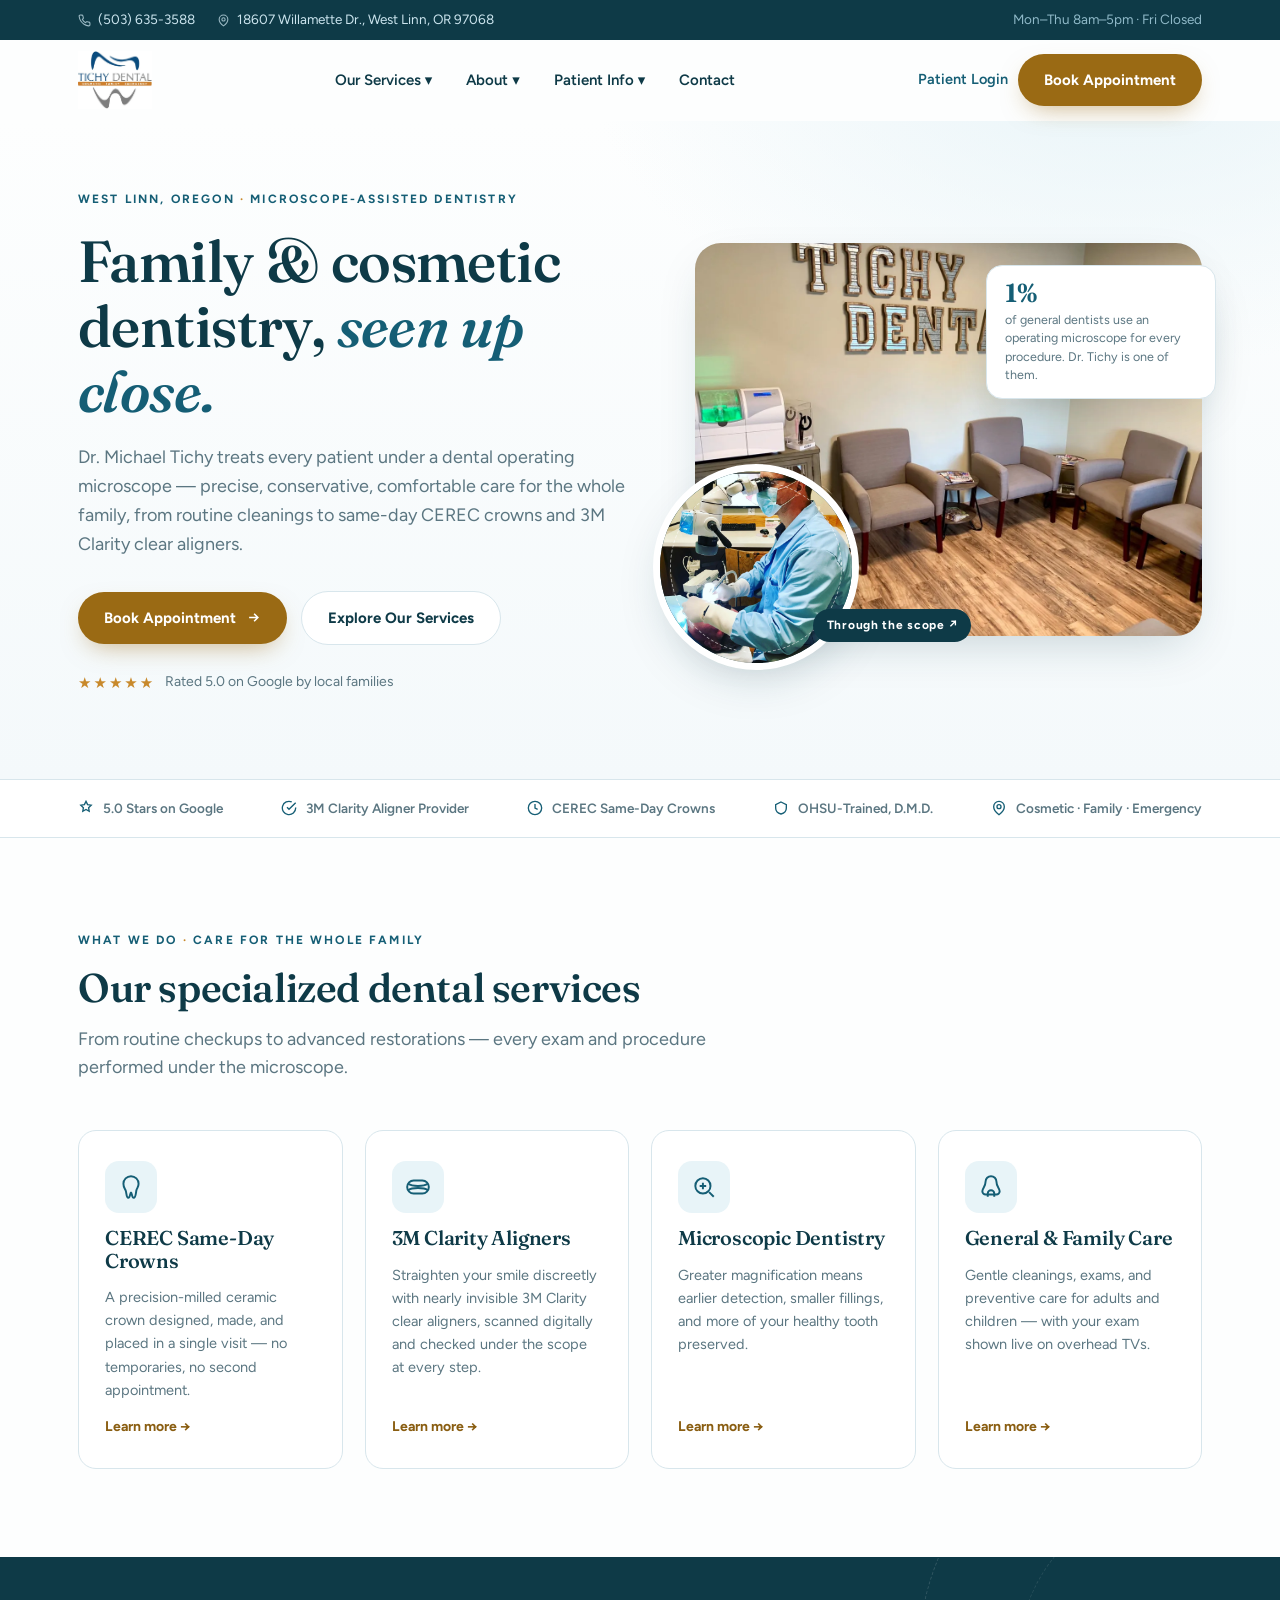
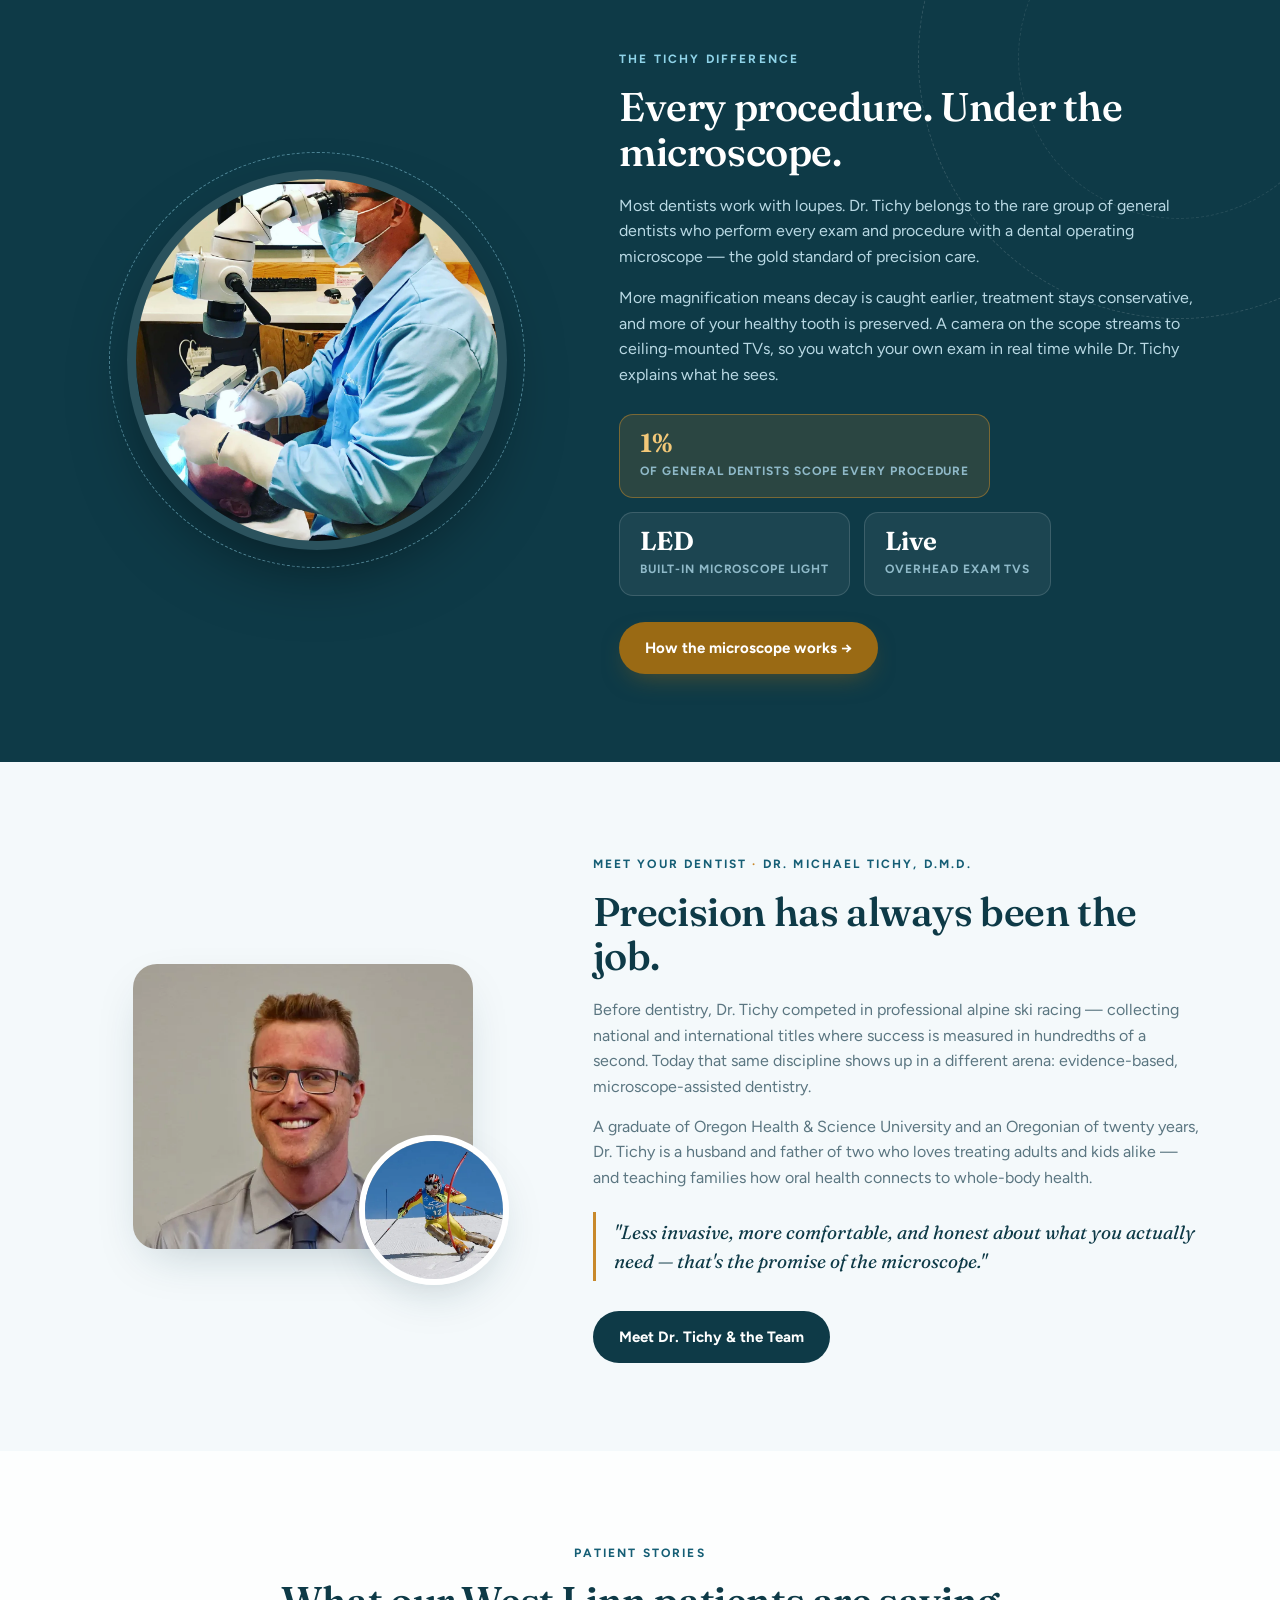
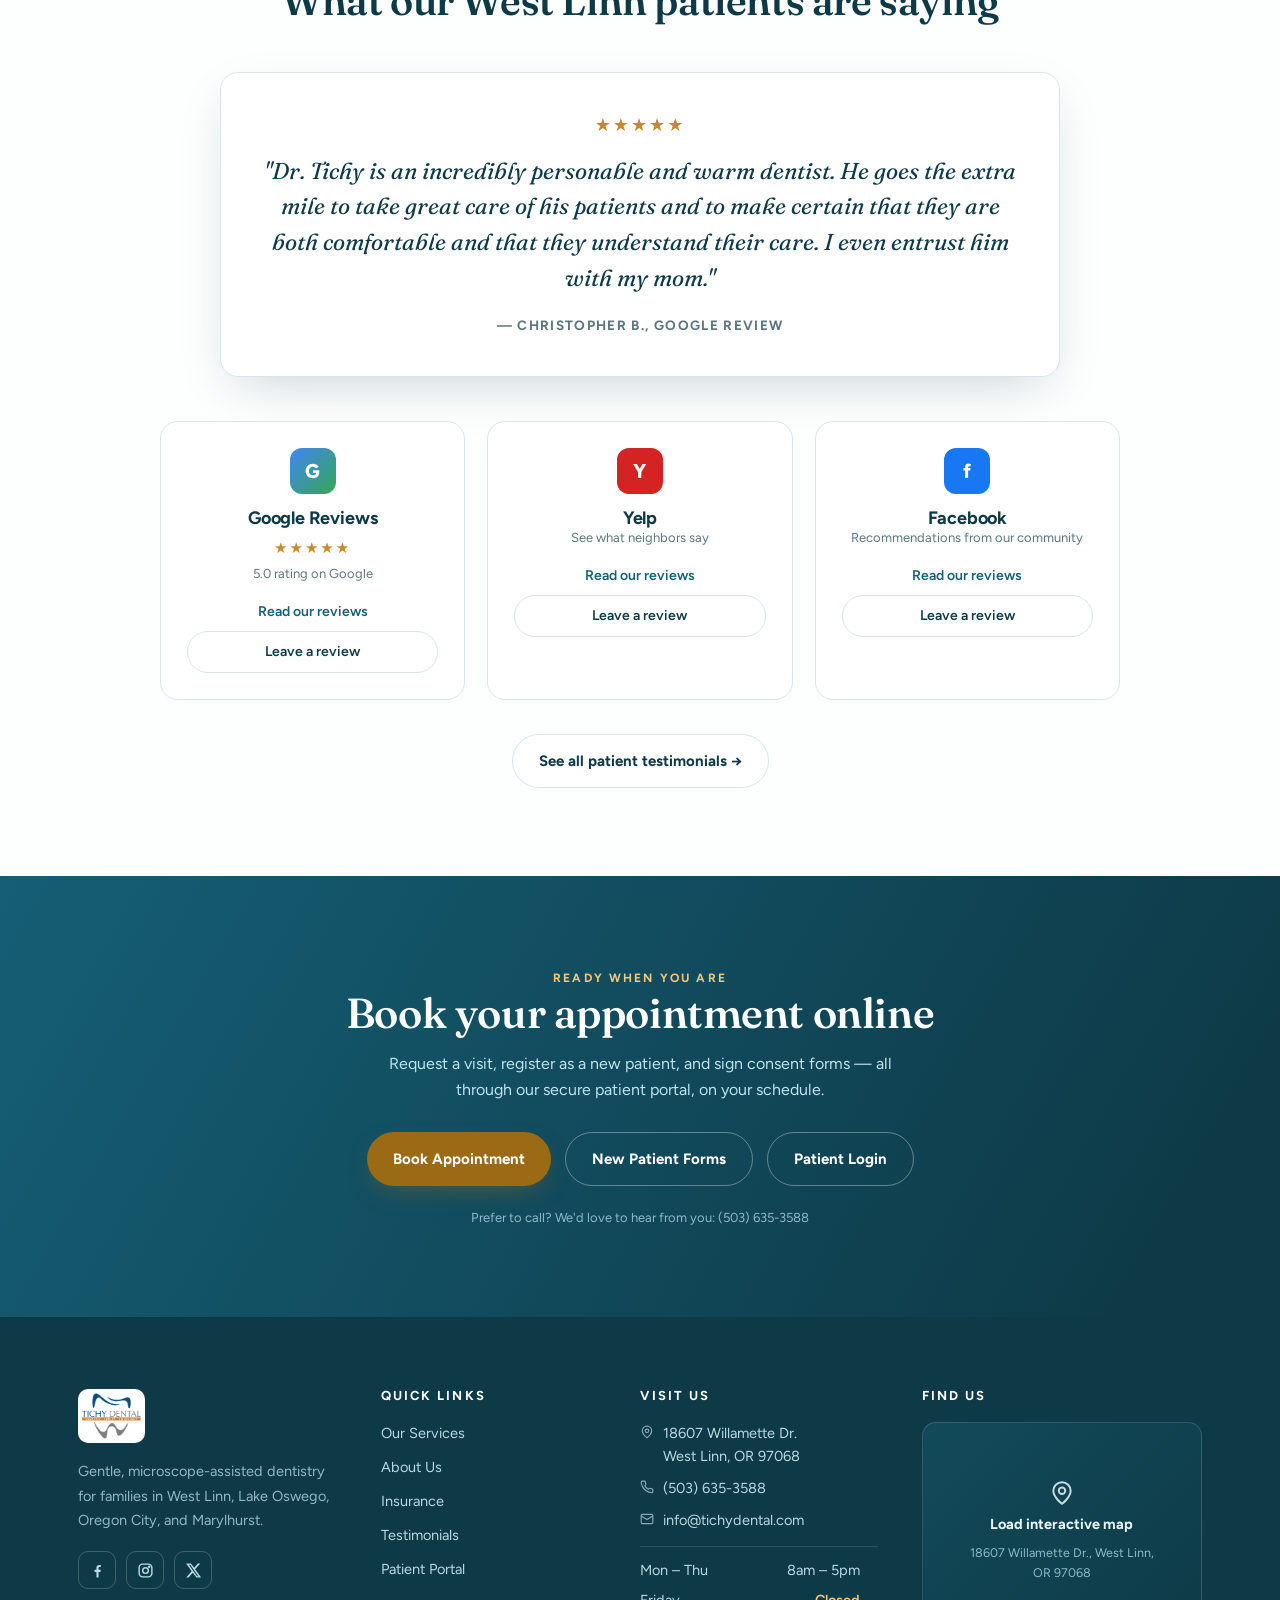
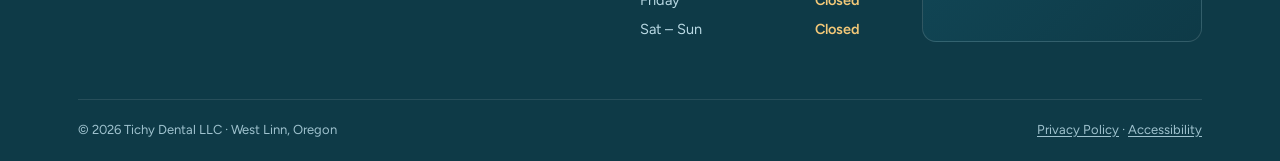
==== commit 94dff485: "Add Meet the Team section with 6 slots (Dr. Tichy filled, 5 placeholders) - Team data lives in _buil" ====
--- a/index.html
+++ b/index.html
@@ -57,6 +57,7 @@
         <a class="top" href="#about">About ▾</a>
         <div class="dd">
           <a href="meet-dr-tichy.html">Meet Dr. Tichy</a>
+          <a href="meet-dr-tichy.html#team">Our Team</a>
           <a href="testimonials.html">Patient Reviews</a>
         </div>
       </div>
@@ -182,7 +183,7 @@
       <p>Before dentistry, Dr. Tichy competed in professional alpine ski racing — collecting national and international titles where success is measured in hundredths of a second. Today that same discipline shows up in a different arena: evidence-based, microscope-assisted dentistry.</p>
       <p>A graduate of Oregon Health &amp; Science University and an Oregonian of twenty years, Dr. Tichy is a husband and father of two who loves treating adults and kids alike — and teaching families how oral health connects to whole-body health.</p>
       <div class="pull">"Less invasive, more comfortable, and honest about what you actually need — that's the promise of the microscope."</div>
-      <a class="btn btn-dark" href="meet-dr-tichy.html">Meet Dr. Tichy</a>
+      <a class="btn btn-dark" href="meet-dr-tichy.html#team">Meet Dr. Tichy &amp; the Team</a>
     </div>
   </div>
 </section>
--- a/assets/css/site.css
+++ b/assets/css/site.css
@@ -228,8 +228,8 @@
   .concept b{color:var(--teal)}
 
   /* reveal on scroll */
-  html.js-anim html.js-anim html.js-anim html.js-anim html.js-anim html.js-anim html.js-anim .rv{opacity:0;transform:translateY(22px);transition:opacity .6s ease, transform .6s ease}
-  html.js-anim html.js-anim html.js-anim html.js-anim html.js-anim html.js-anim html.js-anim .rv.in{opacity:1;transform:none}
+  html.js-anim html.js-anim html.js-anim html.js-anim html.js-anim html.js-anim html.js-anim html.js-anim .rv{opacity:0;transform:translateY(22px);transition:opacity .6s ease, transform .6s ease}
+  html.js-anim html.js-anim html.js-anim html.js-anim html.js-anim html.js-anim html.js-anim html.js-anim .rv.in{opacity:1;transform:none}
   @media (prefers-reduced-motion: reduce){
     html{scroll-behavior:auto}
     .rv{opacity:1;transform:none;transition:none}
@@ -375,6 +375,20 @@
 /* footer legal links */
 .legal a{text-decoration:underline;text-underline-offset:2px}
 .legal a:hover{color:#fff}
+/* team section (6 slots from _build/team.json) */
+.team{background:var(--teal-mist)}
+.team-grid{display:grid;grid-template-columns:repeat(3,1fr);gap:22px}
+.member{background:#fff;border:1px solid var(--line);border-radius:var(--radius);overflow:hidden;display:flex;flex-direction:column}
+.member .photo{width:100%;aspect-ratio:4/5;object-fit:cover;object-position:center top;display:block;background:var(--teal-soft)}
+.member .photo.empty{display:grid;place-items:center;color:#8FAFBA}
+.member .body{padding:20px 22px 24px}
+.member .role{font-size:11.5px;font-weight:700;letter-spacing:.14em;text-transform:uppercase;color:var(--teal)}
+.member h3{font-size:20px;margin:6px 0 8px}
+.member p{font-size:14.5px;color:var(--muted)}
+.member.empty{border-style:dashed}
+.member.empty h3{color:var(--muted)}
+@media (max-width:1020px){ .team-grid{grid-template-columns:repeat(2,1fr)} }
+@media (max-width:640px){ .team-grid{grid-template-columns:1fr} }
 /* lighter footer legal text for contrast on the dark footer */
 .legal{color:#9FC2CE}
 /* footer column headings are now <h2> (keep the small uppercase look) */
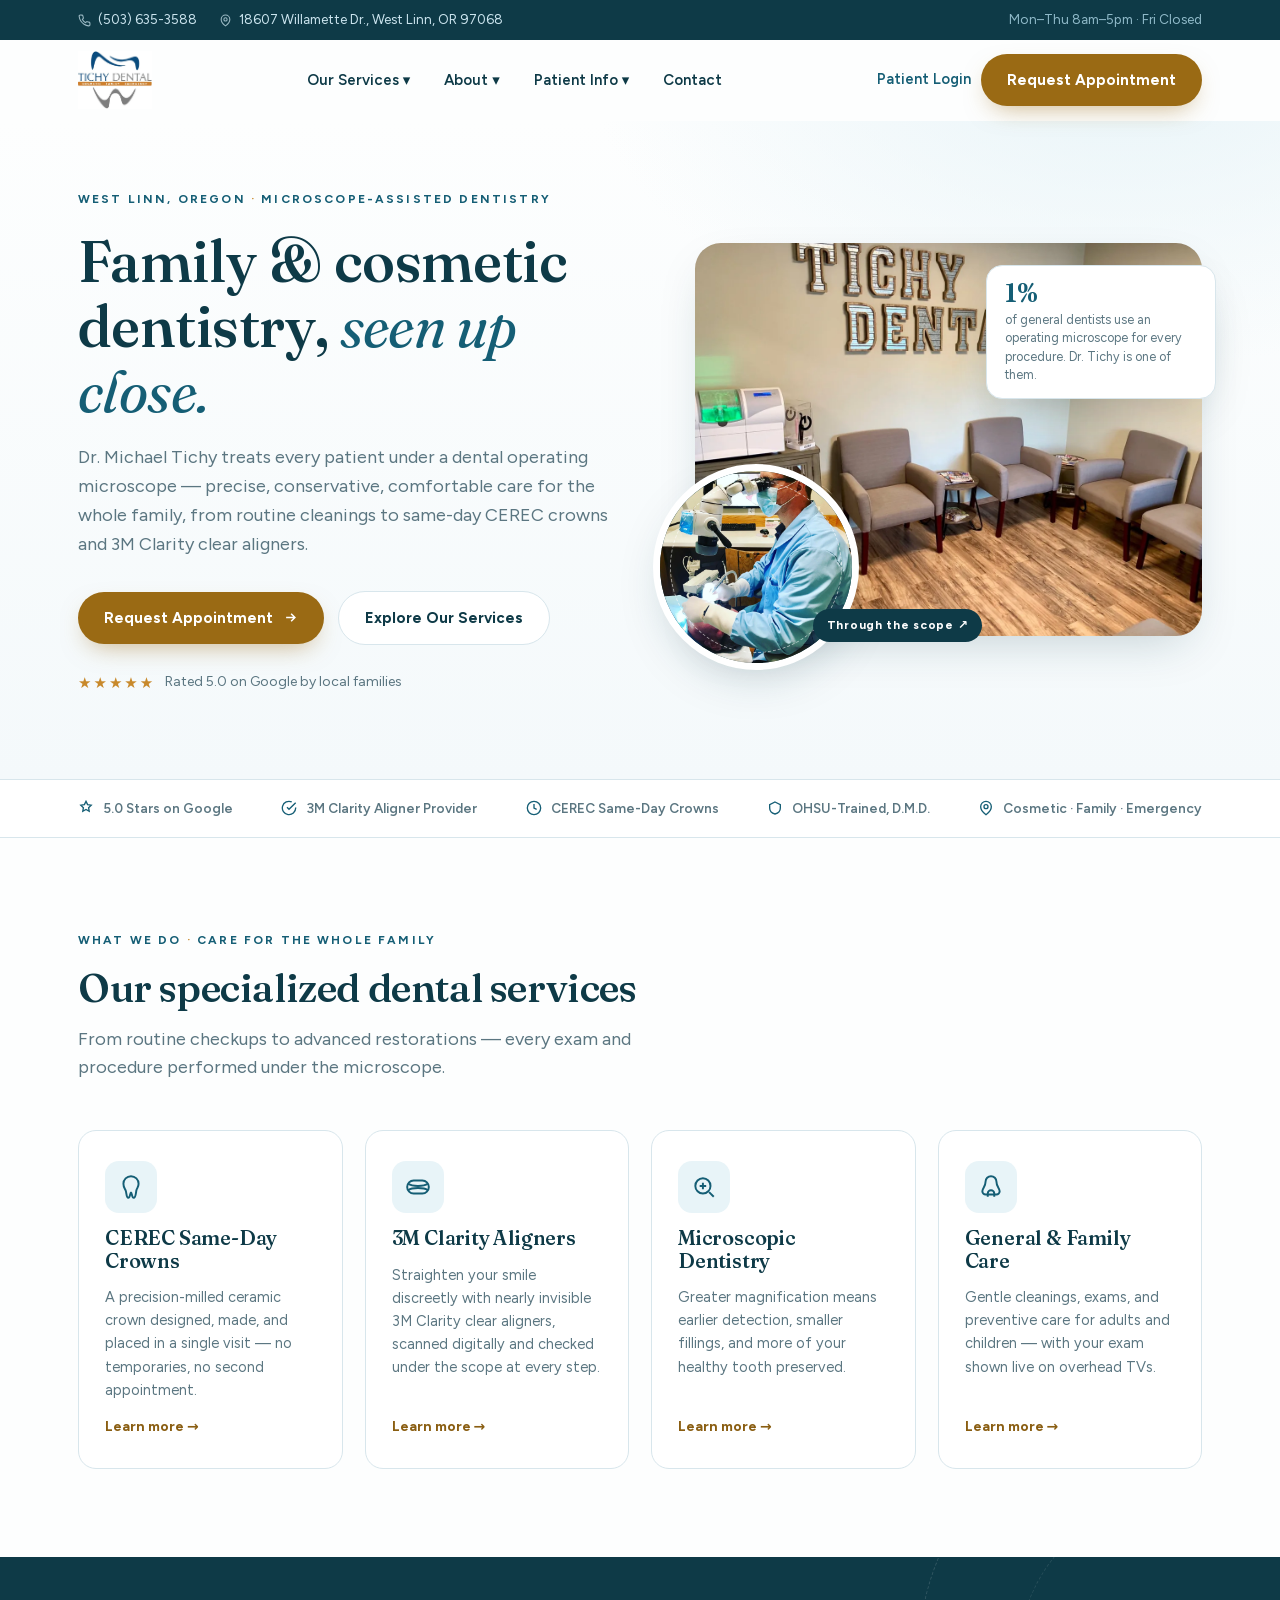
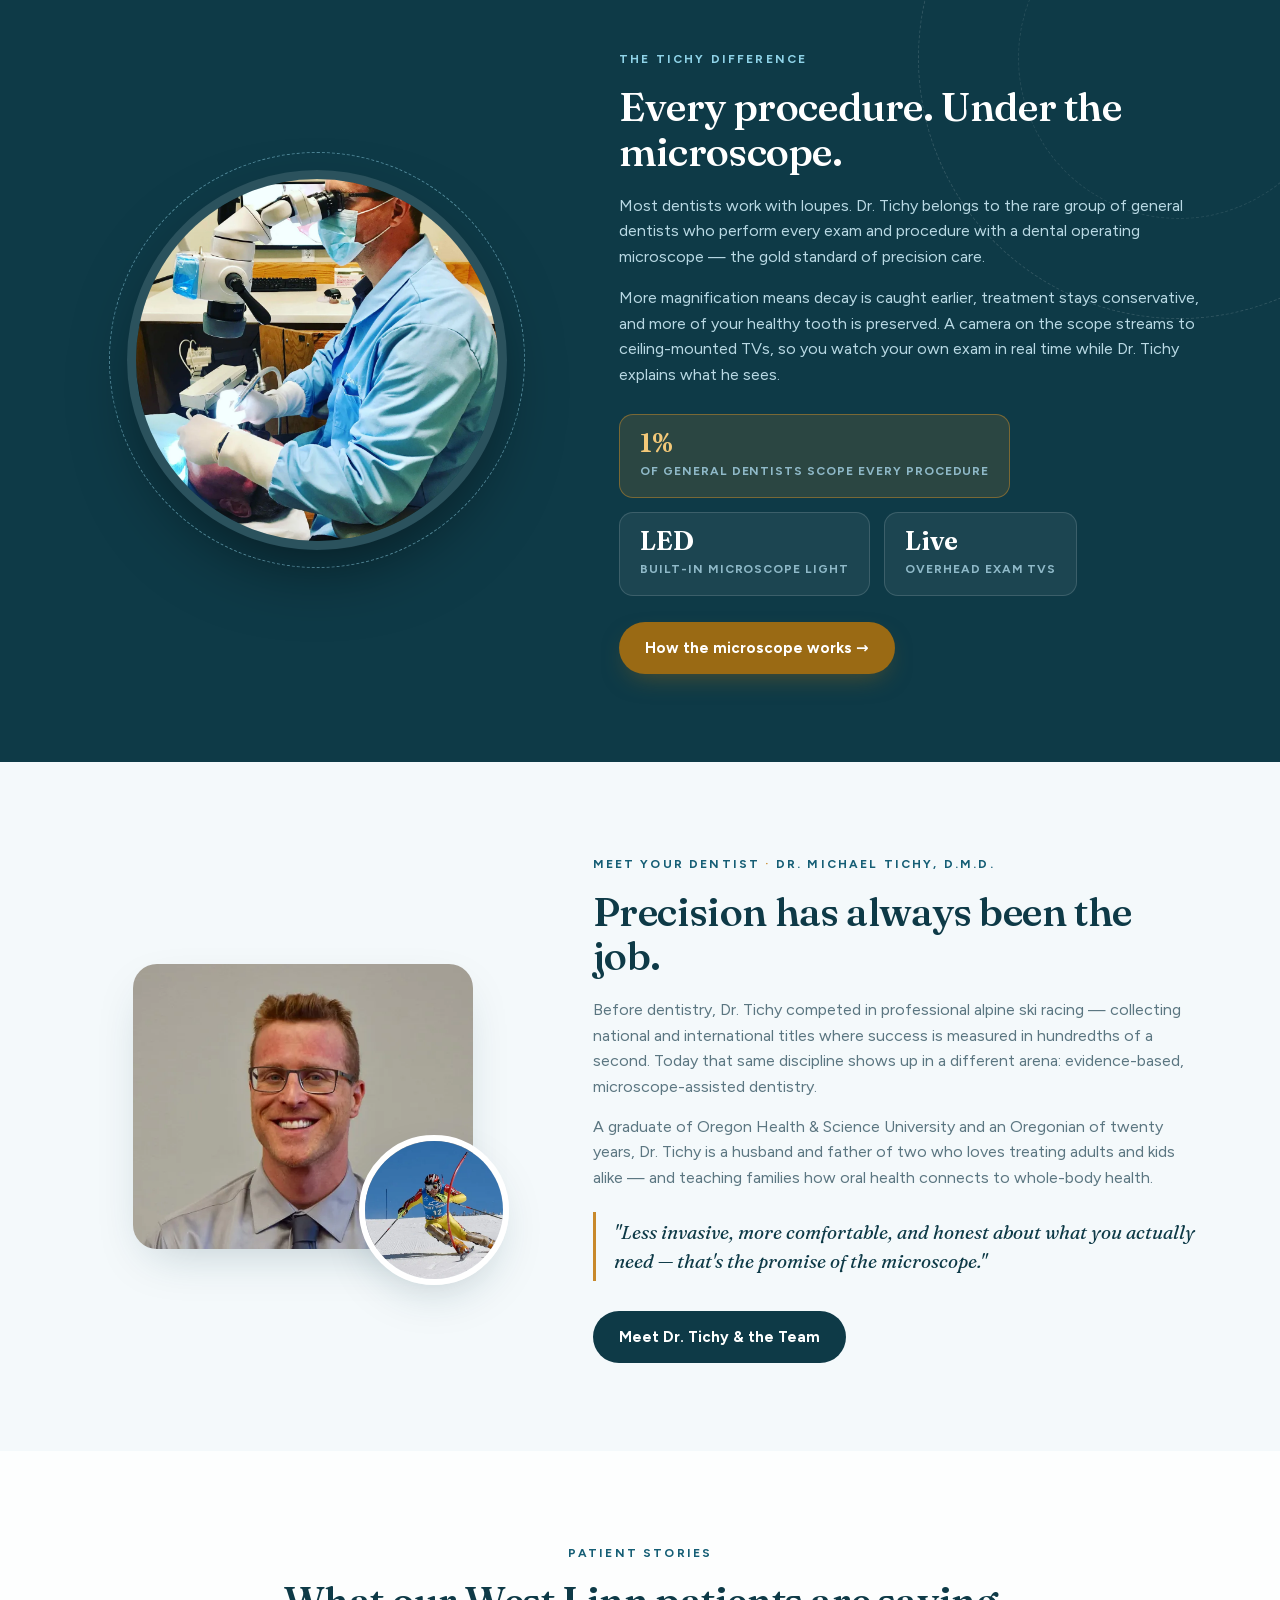
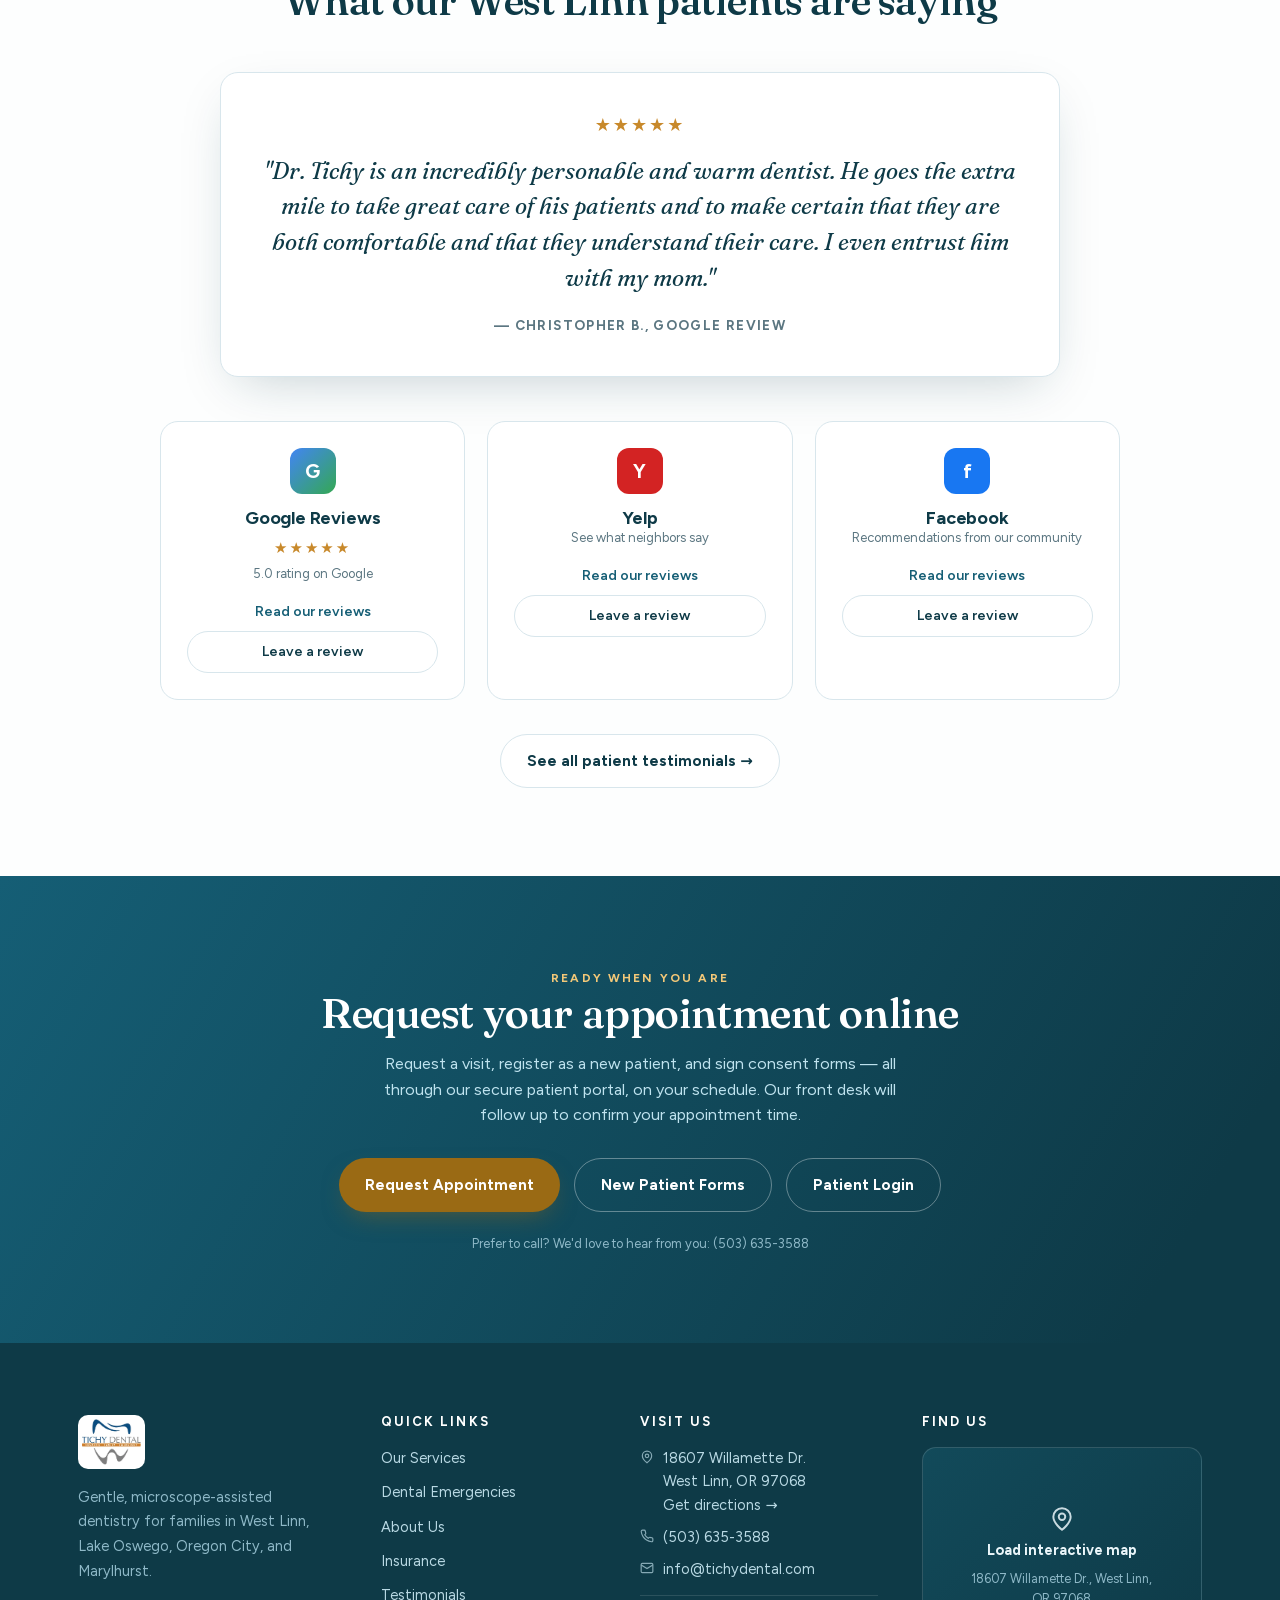
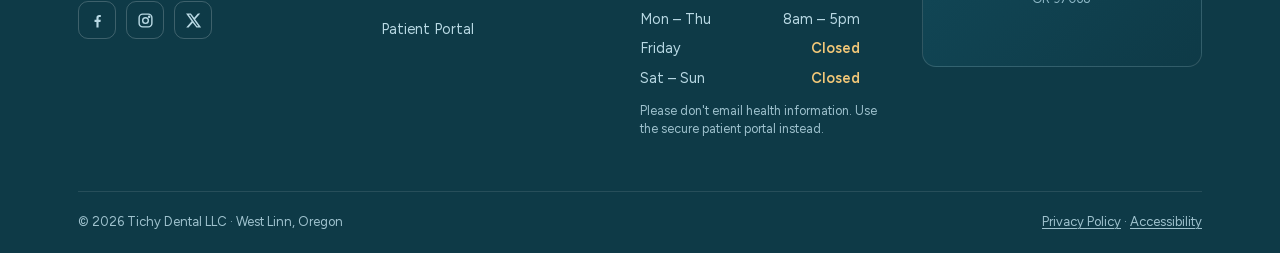
==== commit 8f540e1a: "Apply Codex + agy review: performance, SEO, accessibility, content - Fix CSS build bug that broke sc" ====
--- a/index.html
+++ b/index.html
@@ -5,9 +5,9 @@
 <meta name="viewport" content="width=device-width, initial-scale=1.0">
 <title>West Linn Dentist | CEREC Crowns &amp; Clear Aligners | Tichy Dental</title>
 <meta name="description" content="Gentle, microscope-assisted dentistry in West Linn, OR. CEREC same-day crowns, 3M Clarity clear aligners, and family care. Book online today.">
-<link rel="preconnect" href="https://fonts.googleapis.com">
-<link rel="preconnect" href="https://fonts.gstatic.com" crossorigin>
-<link href="https://fonts.googleapis.com/css2?family=Fraunces:opsz,wght@9..144,400;9..144,560;9..144,640&family=Figtree:wght@400;500;600;700&display=swap" rel="stylesheet">
+<link rel="preload" href="assets/fonts/figtree-latin.woff2" as="font" type="font/woff2" crossorigin>
+<link rel="preload" href="assets/fonts/fraunces-normal-latin.woff2" as="font" type="font/woff2" crossorigin>
+<link rel="preload" href="assets/fonts/fraunces-italic-latin.woff2" as="font" type="font/woff2" crossorigin>
 <link rel="stylesheet" href="assets/css/site.css">
 <link rel="canonical" href="https://www.tichydental.com/">
 <link rel="icon" type="image/png" sizes="32x32" href="assets/img/favicon-32.png">
@@ -19,10 +19,12 @@
 <meta property="og:url" content="https://www.tichydental.com/">
 <meta property="og:image" content="https://rainmanjam.github.io/tichy-dental-concept/assets/img/og-image.jpg">
 <meta name="twitter:card" content="summary_large_image">
-<script type="application/ld+json">{"@context": "https://schema.org", "@type": "Dentist", "name": "Tichy Dental", "url": "https://www.tichydental.com/", "telephone": "+1-503-635-3588", "email": "info@tichydental.com", "image": "https://rainmanjam.github.io/tichy-dental-concept/assets/img/og-image.jpg", "logo": "https://rainmanjam.github.io/tichy-dental-concept/assets/img/apple-touch-icon.png", "address": {"@type": "PostalAddress", "streetAddress": "18607 Willamette Dr.", "addressLocality": "West Linn", "addressRegion": "OR", "postalCode": "97068", "addressCountry": "US"}, "geo": {"@type": "GeoCoordinates", "latitude": 45.3912526, "longitude": -122.6463701}, "openingHoursSpecification": [{"@type": "OpeningHoursSpecification", "dayOfWeek": ["Monday", "Tuesday", "Wednesday", "Thursday"], "opens": "08:00", "closes": "17:00"}], "areaServed": ["West Linn", "Lake Oswego", "Oregon City"], "sameAs": ["https://www.facebook.com/TichyDental/", "https://www.instagram.com/tichydental/", "https://twitter.com/MichaelTichyDMD"]}</script>
+<script type="application/ld+json">{"@context": "https://schema.org", "@graph": [{"@type": "Dentist", "@id": "https://www.tichydental.com/#dentist", "name": "Tichy Dental", "url": "https://www.tichydental.com/", "telephone": "+1-503-635-3588", "email": "info@tichydental.com", "image": "https://rainmanjam.github.io/tichy-dental-concept/assets/img/og-image.jpg", "logo": "https://rainmanjam.github.io/tichy-dental-concept/assets/img/apple-touch-icon.png", "address": {"@type": "PostalAddress", "streetAddress": "18607 Willamette Dr.", "addressLocality": "West Linn", "addressRegion": "OR", "postalCode": "97068", "addressCountry": "US"}, "geo": {"@type": "GeoCoordinates", "latitude": 45.3912526, "longitude": -122.6463701}, "hasMap": "https://maps.google.com/?cid=16812813104947599883", "openingHoursSpecification": [{"@type": "OpeningHoursSpecification", "dayOfWeek": ["Monday", "Tuesday", "Wednesday", "Thursday"], "opens": "08:00", "closes": "17:00"}], "areaServed": ["West Linn", "Lake Oswego", "Oregon City"], "sameAs": ["https://maps.google.com/?cid=16812813104947599883", "https://www.facebook.com/TichyDental/", "https://www.instagram.com/tichydental/", "https://twitter.com/MichaelTichyDMD", "https://www.yelp.com/biz/tichy-dental-west-linn"], "founder": {"@id": "https://www.tichydental.com/meet-dr-tichy#dr-tichy"}, "employee": {"@id": "https://www.tichydental.com/meet-dr-tichy#dr-tichy"}}, {"@type": "Person", "@id": "https://www.tichydental.com/meet-dr-tichy#dr-tichy", "name": "Dr. Michael Tichy", "honorificSuffix": "D.M.D.", "jobTitle": "Dentist", "url": "https://www.tichydental.com/meet-dr-tichy", "image": "https://rainmanjam.github.io/tichy-dental-concept/assets/img/f9995c_119eb82f2552473c929929d883e91d19.webp", "alumniOf": [{"@type": "CollegeOrUniversity", "name": "Oregon Health & Science University"}, {"@type": "CollegeOrUniversity", "name": "Portland State University"}], "worksFor": {"@id": "https://www.tichydental.com/#dentist"}}, {"@type": "WebPage", "@id": "https://www.tichydental.com/#webpage", "url": "https://www.tichydental.com/", "name": "West Linn Dentist | CEREC Crowns & Clear Aligners | Tichy Dental", "description": "Gentle, microscope-assisted dentistry in West Linn, OR. CEREC same-day crowns, 3M Clarity clear aligners, and family care. Book online today.", "about": {"@id": "https://www.tichydental.com/#dentist"}, "dateModified": "2026-10-13"}]}</script>
+<meta name="robots" content="noindex">
 
 </head>
 <body>
+<a class="skip-link" href="#main">Skip to main content</a>
 <!-- top utility bar -->
 <div class="topbar">
   <div class="wrap">
@@ -45,6 +47,7 @@
         <div class="dd">
           <span class="sub">General</span>
           <a href="general-dentistry.html">General &amp; Family Dentistry</a>
+          <a href="emergency-dentist.html">Emergency Dental Care</a>
           <span class="sub">Cosmetic</span>
           <a href="clarity-aligners.html">3M Clarity Aligners</a>
           <span class="sub">Restorative</span>
@@ -73,12 +76,12 @@
     </nav>
     <div class="nav-cta">
       <a class="login-link" href="https://tch.identalcloud.com/TichyDental/Patient/_practice/1" target="_blank" rel="noopener">Patient Login</a>
-      <a class="btn btn-amber" href="https://tch.identalcloud.com/TichyDental/Patient/_practice/1/Appointment" target="_blank" rel="noopener">Book Appointment</a>
-      <button class="hamburger" id="hamburger" aria-label="Open menu">☰</button>
+      <a class="btn btn-amber" href="https://tch.identalcloud.com/TichyDental/Patient/_practice/1/Appointment" target="_blank" rel="noopener">Request Appointment</a>
+      <button class="hamburger" id="hamburger" aria-label="Open menu" aria-controls="mainNav" aria-expanded="false">☰</button>
     </div>
   </div>
 </header>
-<main>
+<main id="main" tabindex="-1">
 
 <!-- hero -->
 <div class="hero">
@@ -88,16 +91,16 @@
       <h1>Family &amp; cosmetic dentistry, <em>seen up close.</em></h1>
       <p class="lede">Dr. Michael Tichy treats every patient under a dental operating microscope — precise, conservative, comfortable care for the whole family, from routine cleanings to same-day CEREC crowns and 3M Clarity clear aligners.</p>
       <div class="cta-row">
-        <a class="btn btn-amber" href="https://tch.identalcloud.com/TichyDental/Patient/_practice/1/Appointment" target="_blank" rel="noopener">Book Appointment <svg width="15" height="15" viewBox="0 0 24 24" fill="none" stroke="currentColor" stroke-width="2.5"><path d="M5 12h14M13 6l6 6-6 6"/></svg></a>
+        <a class="btn btn-amber" href="https://tch.identalcloud.com/TichyDental/Patient/_practice/1/Appointment" target="_blank" rel="noopener">Request Appointment <svg width="15" height="15" viewBox="0 0 24 24" fill="none" stroke="currentColor" stroke-width="2.5"><path d="M5 12h14M13 6l6 6-6 6"/></svg></a>
         <a class="btn btn-ghost" href="#services">Explore Our Services</a>
       </div>
       <div class="rating"><span class="stars" aria-hidden="true">★★★★★</span> Rated 5.0 on Google by local families</div>
     </div>
     <div class="hero-visual rv">
-      <img width="1200" height="1014" class="office" loading="eager" fetchpriority="high" src="assets/img/f9995c_5be93b1d9ba34f959aafca2070564038.webp" alt="Tichy Dental office in West Linn, Oregon">
+      <img srcset="assets/img/f9995c_5be93b1d9ba34f959aafca2070564038-600.webp 600w, assets/img/f9995c_5be93b1d9ba34f959aafca2070564038.webp 1200w" sizes="(max-width: 760px) 100vw, 50vw" width="1200" height="1014" class="office" loading="eager" fetchpriority="high" src="assets/img/f9995c_5be93b1d9ba34f959aafca2070564038.webp" alt="Tichy Dental office in West Linn, Oregon">
       <div class="chip"><b>1%</b><span>of general dentists use an operating microscope for every procedure. Dr. Tichy is one of them.</span></div>
       <div class="lens" title="Through the scope">
-        <img width="1200" height="1200" loading="lazy" src="assets/img/f9995c_fd8c251dab4d4b16b397c91b6fc6f6e5.webp" alt="Dr. Michael Tichy practicing with a dental operating microscope">
+        <img srcset="assets/img/f9995c_fd8c251dab4d4b16b397c91b6fc6f6e5-600.webp 600w, assets/img/f9995c_fd8c251dab4d4b16b397c91b6fc6f6e5.webp 1200w" sizes="(max-width: 760px) 100vw, 50vw" width="1200" height="1200" loading="lazy" src="assets/img/f9995c_fd8c251dab4d4b16b397c91b6fc6f6e5.webp" alt="Dr. Michael Tichy practicing with a dental operating microscope">
       </div>
       <span class="lens-tag">Through the scope ↗</span>
     </div>
@@ -153,7 +156,7 @@
 <section class="scopeband">
   <div class="wrap">
     <div class="scope-photo rv">
-      <div class="ring"><img width="1200" height="1200" loading="lazy" src="assets/img/f9995c_fd8c251dab4d4b16b397c91b6fc6f6e5.webp" alt="The dental operating microscope at Tichy Dental in West Linn"></div>
+      <div class="ring"><img srcset="assets/img/f9995c_fd8c251dab4d4b16b397c91b6fc6f6e5-600.webp 600w, assets/img/f9995c_fd8c251dab4d4b16b397c91b6fc6f6e5.webp 1200w" sizes="(max-width: 760px) 100vw, 50vw" width="1200" height="1200" loading="lazy" src="assets/img/f9995c_fd8c251dab4d4b16b397c91b6fc6f6e5.webp" alt="The dental operating microscope at Tichy Dental in West Linn"></div>
       <div class="cross"></div>
     </div>
     <div class="rv">
@@ -203,7 +206,7 @@
       <div class="plat google rv"><div class="logo">G</div><h3>Google Reviews</h3><div class="stars" role="img" aria-label="Rated 5 out of 5 on Google">★★★★★</div><div class="count">5.0 rating on Google</div>
         <div class="links"><a class="read" href="https://www.google.com/maps/place/Tichy+Dental+LLC/@45.3912526,-122.6463701,15z/data=!4m5!3m4!1s0x0:0xe9531c70db6f1a0b!8m2!3d45.3912526!4d-122.6463701" target="_blank" rel="noopener">Read our reviews</a><a class="leave" href="https://www.google.com/maps/place/Tichy+Dental+LLC/@45.3912526,-122.6463701,15z/data=!4m5!3m4!1s0x0:0xe9531c70db6f1a0b!8m2!3d45.3912526!4d-122.6463701" target="_blank" rel="noopener">Leave a review</a></div></div>
       <div class="plat yelp rv"><div class="logo">Y</div><h3>Yelp</h3><div class="count">See what neighbors say</div>
-        <div class="links"><a class="read" href="https://www.yelp.com/search?find_desc=Tichy+Dental&find_loc=West+Linn%2C+OR" target="_blank" rel="noopener">Read our reviews</a><a class="leave" href="https://www.yelp.com/search?find_desc=Tichy+Dental&find_loc=West+Linn%2C+OR" target="_blank" rel="noopener">Leave a review</a></div></div>
+        <div class="links"><a class="read" href="https://www.yelp.com/biz/tichy-dental-west-linn" target="_blank" rel="noopener">Read our reviews</a><a class="leave" href="https://www.yelp.com/biz/tichy-dental-west-linn" target="_blank" rel="noopener">Leave a review</a></div></div>
       <div class="plat facebook rv"><div class="logo">f</div><h3>Facebook</h3><div class="count">Recommendations from our community</div>
         <div class="links"><a class="read" href="https://www.facebook.com/TichyDental/" target="_blank" rel="noopener">Read our reviews</a><a class="leave" href="https://www.facebook.com/TichyDental/" target="_blank" rel="noopener">Leave a review</a></div></div>
     </div>
@@ -214,10 +217,10 @@
 <section class="book" id="book">
   <div class="wrap rv">
     <span class="eyebrow" style="color:#F3C878">Ready When You Are</span>
-    <h2>Book your appointment online</h2>
-    <p>Request a visit, register as a new patient, and sign consent forms — all through our secure patient portal, on your schedule.</p>
+    <h2>Request your appointment online</h2>
+    <p>Request a visit, register as a new patient, and sign consent forms — all through our secure patient portal, on your schedule. Our front desk will follow up to confirm your appointment time.</p>
     <div class="row">
-      <a class="btn btn-amber" href="https://tch.identalcloud.com/TichyDental/Patient/_practice/1/Appointment" target="_blank" rel="noopener">Book Appointment</a>
+      <a class="btn btn-amber" href="https://tch.identalcloud.com/TichyDental/Patient/_practice/1/Appointment" target="_blank" rel="noopener">Request Appointment</a>
       <a class="btn btn-ghost" href="https://tch.identalcloud.com/TichyDental/Patient/_practice/1/Registration" target="_blank" rel="noopener">New Patient Forms</a>
       <a class="btn btn-ghost" href="https://tch.identalcloud.com/TichyDental/Patient/_practice/1" target="_blank" rel="noopener">Patient Login</a>
     </div>
@@ -244,6 +247,7 @@
         <h2>Quick Links</h2>
         <ul>
           <li><a href="general-dentistry.html">Our Services</a></li>
+          <li><a href="emergency-dentist.html">Dental Emergencies</a></li>
           <li><a href="meet-dr-tichy.html">About Us</a></li>
           <li><a href="insurance.html">Insurance</a></li>
           <li><a href="testimonials.html">Testimonials</a></li>
@@ -253,7 +257,7 @@
       <div>
         <h2>Visit Us</h2>
         <div class="nap">
-          <div><svg width="14" height="14" viewBox="0 0 24 24" fill="none" stroke="currentColor" stroke-width="2"><path d="M20 10c0 6-8 12-8 12S4 16 4 10a8 8 0 0 1 16 0z"/><circle cx="12" cy="10" r="3"/></svg><span>18607 Willamette Dr.<br>West Linn, OR 97068</span></div>
+          <div><svg width="14" height="14" viewBox="0 0 24 24" fill="none" stroke="currentColor" stroke-width="2"><path d="M20 10c0 6-8 12-8 12S4 16 4 10a8 8 0 0 1 16 0z"/><circle cx="12" cy="10" r="3"/></svg><span>18607 Willamette Dr.<br>West Linn, OR 97068<br><a href="https://www.google.com/maps/dir/?api=1&destination=Tichy+Dental+LLC,+18607+Willamette+Dr,+West+Linn,+OR+97068" target="_blank" rel="noopener">Get directions &rarr;</a></span></div>
           <div><svg width="14" height="14" viewBox="0 0 24 24" fill="none" stroke="currentColor" stroke-width="2"><path d="M22 16.9v3a2 2 0 0 1-2.2 2 19.8 19.8 0 0 1-8.6-3A19.5 19.5 0 0 1 5.2 13 19.8 19.8 0 0 1 2.1 4.2 2 2 0 0 1 4.1 2h3a2 2 0 0 1 2 1.7c.1 1 .4 2 .7 2.9a2 2 0 0 1-.5 2.1L8.1 10a16 16 0 0 0 6 6l1.3-1.3a2 2 0 0 1 2.1-.4c1 .3 1.9.5 2.9.7a2 2 0 0 1 1.6 2z"/></svg><a href="tel:5036353588">(503) 635-3588</a></div>
           <div><svg width="14" height="14" viewBox="0 0 24 24" fill="none" stroke="currentColor" stroke-width="2"><rect x="2" y="4" width="20" height="16" rx="2"/><path d="M22 7l-10 6L2 7"/></svg><a href="mailto:info@tichydental.com">info@tichydental.com</a></div>
         </div>
@@ -262,6 +266,7 @@
           <div><span>Friday</span><span class="closed">Closed</span></div>
           <div><span>Sat – Sun</span><span class="closed">Closed</span></div>
         </div>
+        <p class="fine">Please don't email health information. Use the secure patient portal instead.</p>
       </div>
       <div class="fmap">
         <h2>Find Us</h2>
--- a/assets/css/site.css
+++ b/assets/css/site.css
@@ -228,8 +228,8 @@
   .concept b{color:var(--teal)}
 
   /* reveal on scroll */
-  html.js-anim html.js-anim html.js-anim html.js-anim html.js-anim html.js-anim html.js-anim html.js-anim .rv{opacity:0;transform:translateY(22px);transition:opacity .6s ease, transform .6s ease}
-  html.js-anim html.js-anim html.js-anim html.js-anim html.js-anim html.js-anim html.js-anim html.js-anim .rv.in{opacity:1;transform:none}
+  html.js-anim .rv{opacity:0;transform:translateY(22px);transition:opacity .6s ease, transform .6s ease}
+  html.js-anim .rv.in{opacity:1;transform:none}
   @media (prefers-reduced-motion: reduce){
     html{scroll-behavior:auto}
     .rv{opacity:1;transform:none;transition:none}
@@ -389,6 +389,23 @@
 .member.empty h3{color:var(--muted)}
 @media (max-width:1020px){ .team-grid{grid-template-columns:repeat(2,1fr)} }
 @media (max-width:640px){ .team-grid{grid-template-columns:1fr} }
+/* skip link + visible keyboard focus */
+.skip-link{position:absolute;left:12px;top:-60px;z-index:100;background:var(--ink);color:#fff;padding:10px 16px;border-radius:10px;font-weight:700;transition:top .15s}
+.skip-link:focus{top:12px}
+a:focus-visible,button:focus-visible,summary:focus-visible,[tabindex]:focus-visible{outline:3px solid var(--amber-deep);outline-offset:3px;border-radius:6px}
+.scopeband a:focus-visible,.book a:focus-visible,footer a:focus-visible,footer [tabindex]:focus-visible,.topbar a:focus-visible{outline-color:#F3C878}
+main:focus{outline:none}
+/* small print */
+.fine{font-size:12.5px;color:#9FC2CE;margin-top:12px;line-height:1.5;max-width:240px}
+.ins-updated{font-size:13px;color:var(--muted);margin-top:14px}
+/* emergency page */
+.em-alert{background:#FFF4E5;border:1px solid #E9BE78;border-radius:16px;padding:18px 22px;margin:0 0 22px;color:var(--ink);line-height:1.6}
+.em-alert strong{display:block;font-size:16.5px;margin-bottom:4px}
+.em-call{display:flex;gap:14px;flex-wrap:wrap;margin:0 0 30px}
+/* keep the header CTA on one line on phones */
+.nav-cta .btn{white-space:nowrap}
+@media (max-width:480px){ .nav-cta .btn{font-size:14px;padding:11px 16px} .nav-cta{gap:8px} }
+.nowrap{white-space:nowrap}
 /* lighter footer legal text for contrast on the dark footer */
 .legal{color:#9FC2CE}
 /* footer column headings are now <h2> (keep the small uppercase look) */
@@ -415,3 +432,69 @@
   .gallery{columns:1}
   .ins-grid{grid-template-columns:1fr}
 }
+
+/* Self-hosted Google Fonts (SIL Open Font License) — latin subset */
+@font-face {
+  font-family: 'Figtree';
+  font-style: normal;
+  font-weight: 400;
+  font-display: swap;
+  src: url(../fonts/figtree-latin.woff2) format('woff2');
+  unicode-range: U+0000-00FF, U+0131, U+0152-0153, U+02BB-02BC, U+02C6, U+02DA, U+02DC, U+0304, U+0308, U+0329, U+2000-206F, U+20AC, U+2122, U+2191, U+2193, U+2212, U+2215, U+FEFF, U+FFFD;
+}
+@font-face {
+  font-family: 'Figtree';
+  font-style: normal;
+  font-weight: 500;
+  font-display: swap;
+  src: url(../fonts/figtree-latin.woff2) format('woff2');
+  unicode-range: U+0000-00FF, U+0131, U+0152-0153, U+02BB-02BC, U+02C6, U+02DA, U+02DC, U+0304, U+0308, U+0329, U+2000-206F, U+20AC, U+2122, U+2191, U+2193, U+2212, U+2215, U+FEFF, U+FFFD;
+}
+@font-face {
+  font-family: 'Figtree';
+  font-style: normal;
+  font-weight: 600;
+  font-display: swap;
+  src: url(../fonts/figtree-latin.woff2) format('woff2');
+  unicode-range: U+0000-00FF, U+0131, U+0152-0153, U+02BB-02BC, U+02C6, U+02DA, U+02DC, U+0304, U+0308, U+0329, U+2000-206F, U+20AC, U+2122, U+2191, U+2193, U+2212, U+2215, U+FEFF, U+FFFD;
+}
+@font-face {
+  font-family: 'Figtree';
+  font-style: normal;
+  font-weight: 700;
+  font-display: swap;
+  src: url(../fonts/figtree-latin.woff2) format('woff2');
+  unicode-range: U+0000-00FF, U+0131, U+0152-0153, U+02BB-02BC, U+02C6, U+02DA, U+02DC, U+0304, U+0308, U+0329, U+2000-206F, U+20AC, U+2122, U+2191, U+2193, U+2212, U+2215, U+FEFF, U+FFFD;
+}
+@font-face {
+  font-family: 'Fraunces';
+  font-style: italic;
+  font-weight: 400;
+  font-display: swap;
+  src: url(../fonts/fraunces-italic-latin.woff2) format('woff2');
+  unicode-range: U+0000-00FF, U+0131, U+0152-0153, U+02BB-02BC, U+02C6, U+02DA, U+02DC, U+0304, U+0308, U+0329, U+2000-206F, U+20AC, U+2122, U+2191, U+2193, U+2212, U+2215, U+FEFF, U+FFFD;
+}
+@font-face {
+  font-family: 'Fraunces';
+  font-style: normal;
+  font-weight: 400;
+  font-display: swap;
+  src: url(../fonts/fraunces-normal-latin.woff2) format('woff2');
+  unicode-range: U+0000-00FF, U+0131, U+0152-0153, U+02BB-02BC, U+02C6, U+02DA, U+02DC, U+0304, U+0308, U+0329, U+2000-206F, U+20AC, U+2122, U+2191, U+2193, U+2212, U+2215, U+FEFF, U+FFFD;
+}
+@font-face {
+  font-family: 'Fraunces';
+  font-style: normal;
+  font-weight: 560;
+  font-display: swap;
+  src: url(../fonts/fraunces-normal-latin.woff2) format('woff2');
+  unicode-range: U+0000-00FF, U+0131, U+0152-0153, U+02BB-02BC, U+02C6, U+02DA, U+02DC, U+0304, U+0308, U+0329, U+2000-206F, U+20AC, U+2122, U+2191, U+2193, U+2212, U+2215, U+FEFF, U+FFFD;
+}
+@font-face {
+  font-family: 'Fraunces';
+  font-style: normal;
+  font-weight: 640;
+  font-display: swap;
+  src: url(../fonts/fraunces-normal-latin.woff2) format('woff2');
+  unicode-range: U+0000-00FF, U+0131, U+0152-0153, U+02BB-02BC, U+02C6, U+02DA, U+02DC, U+0304, U+0308, U+0329, U+2000-206F, U+20AC, U+2122, U+2191, U+2193, U+2212, U+2215, U+FEFF, U+FFFD;
+}
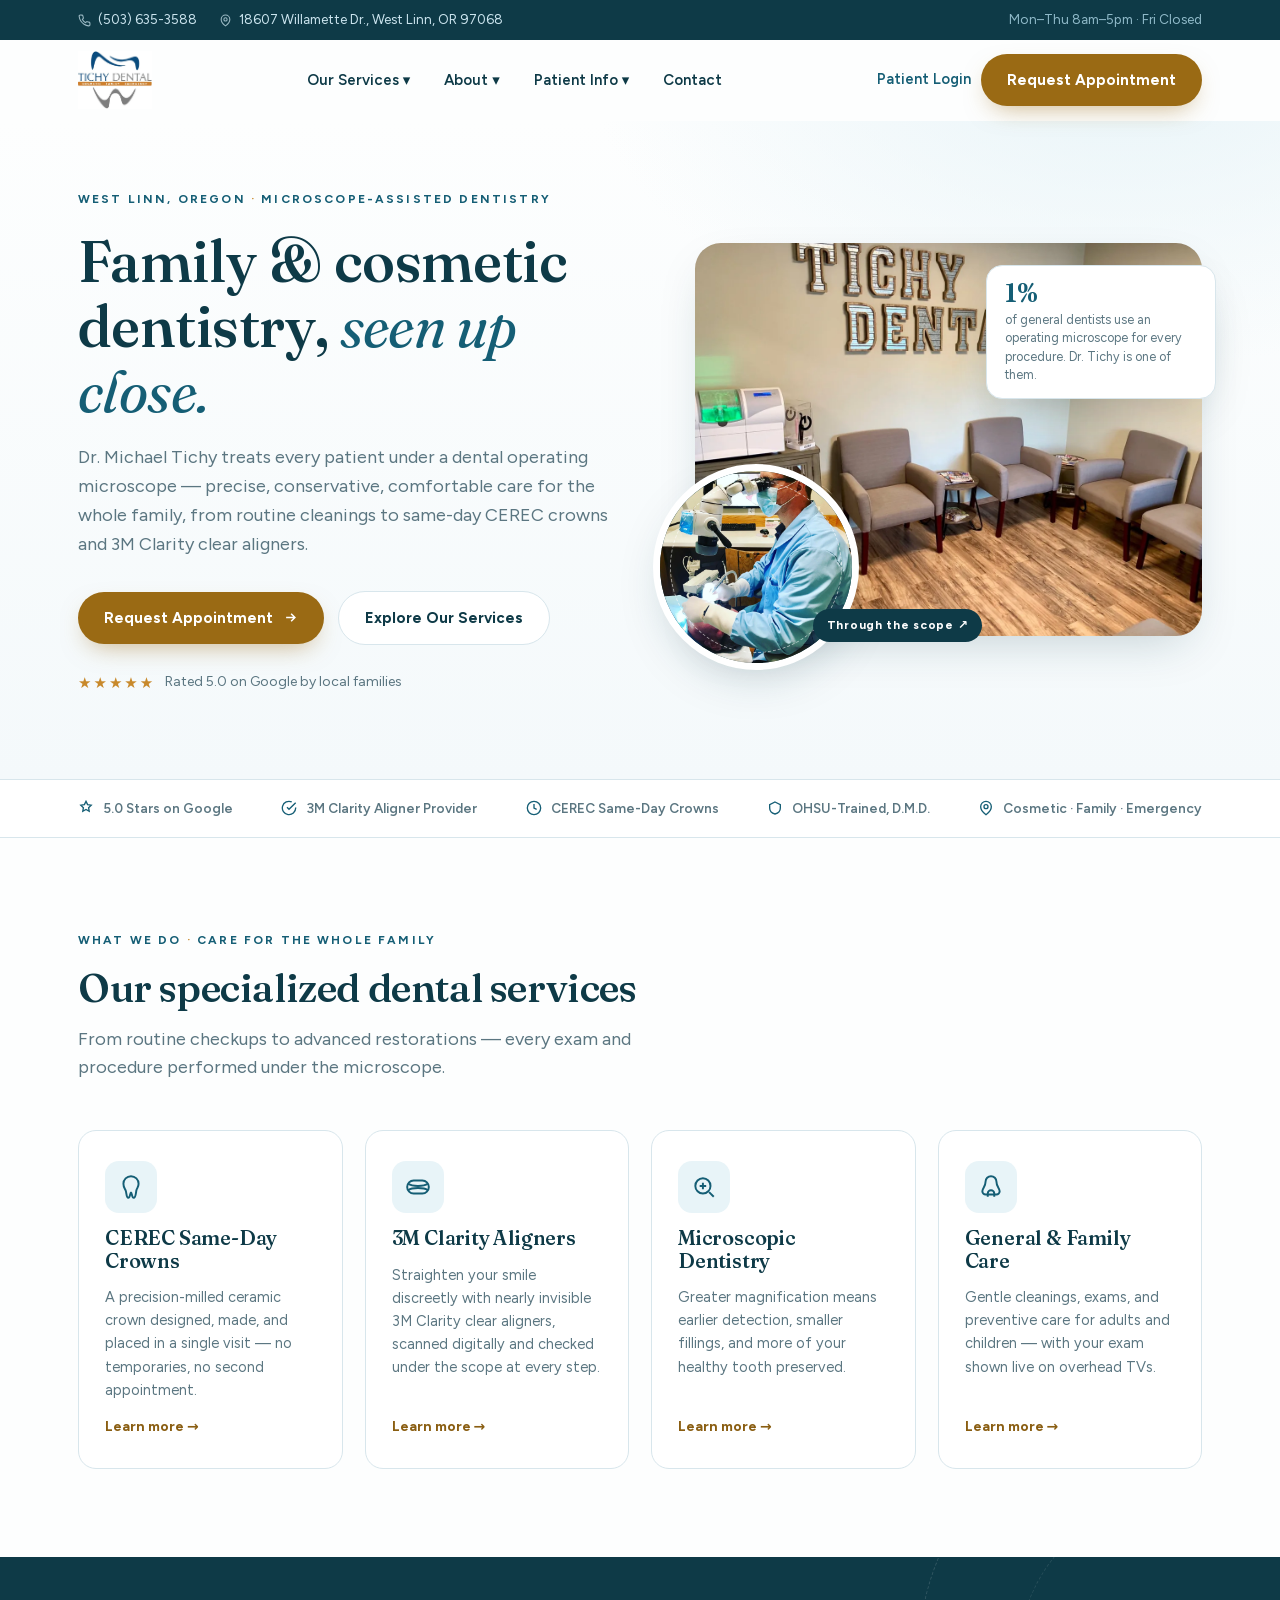
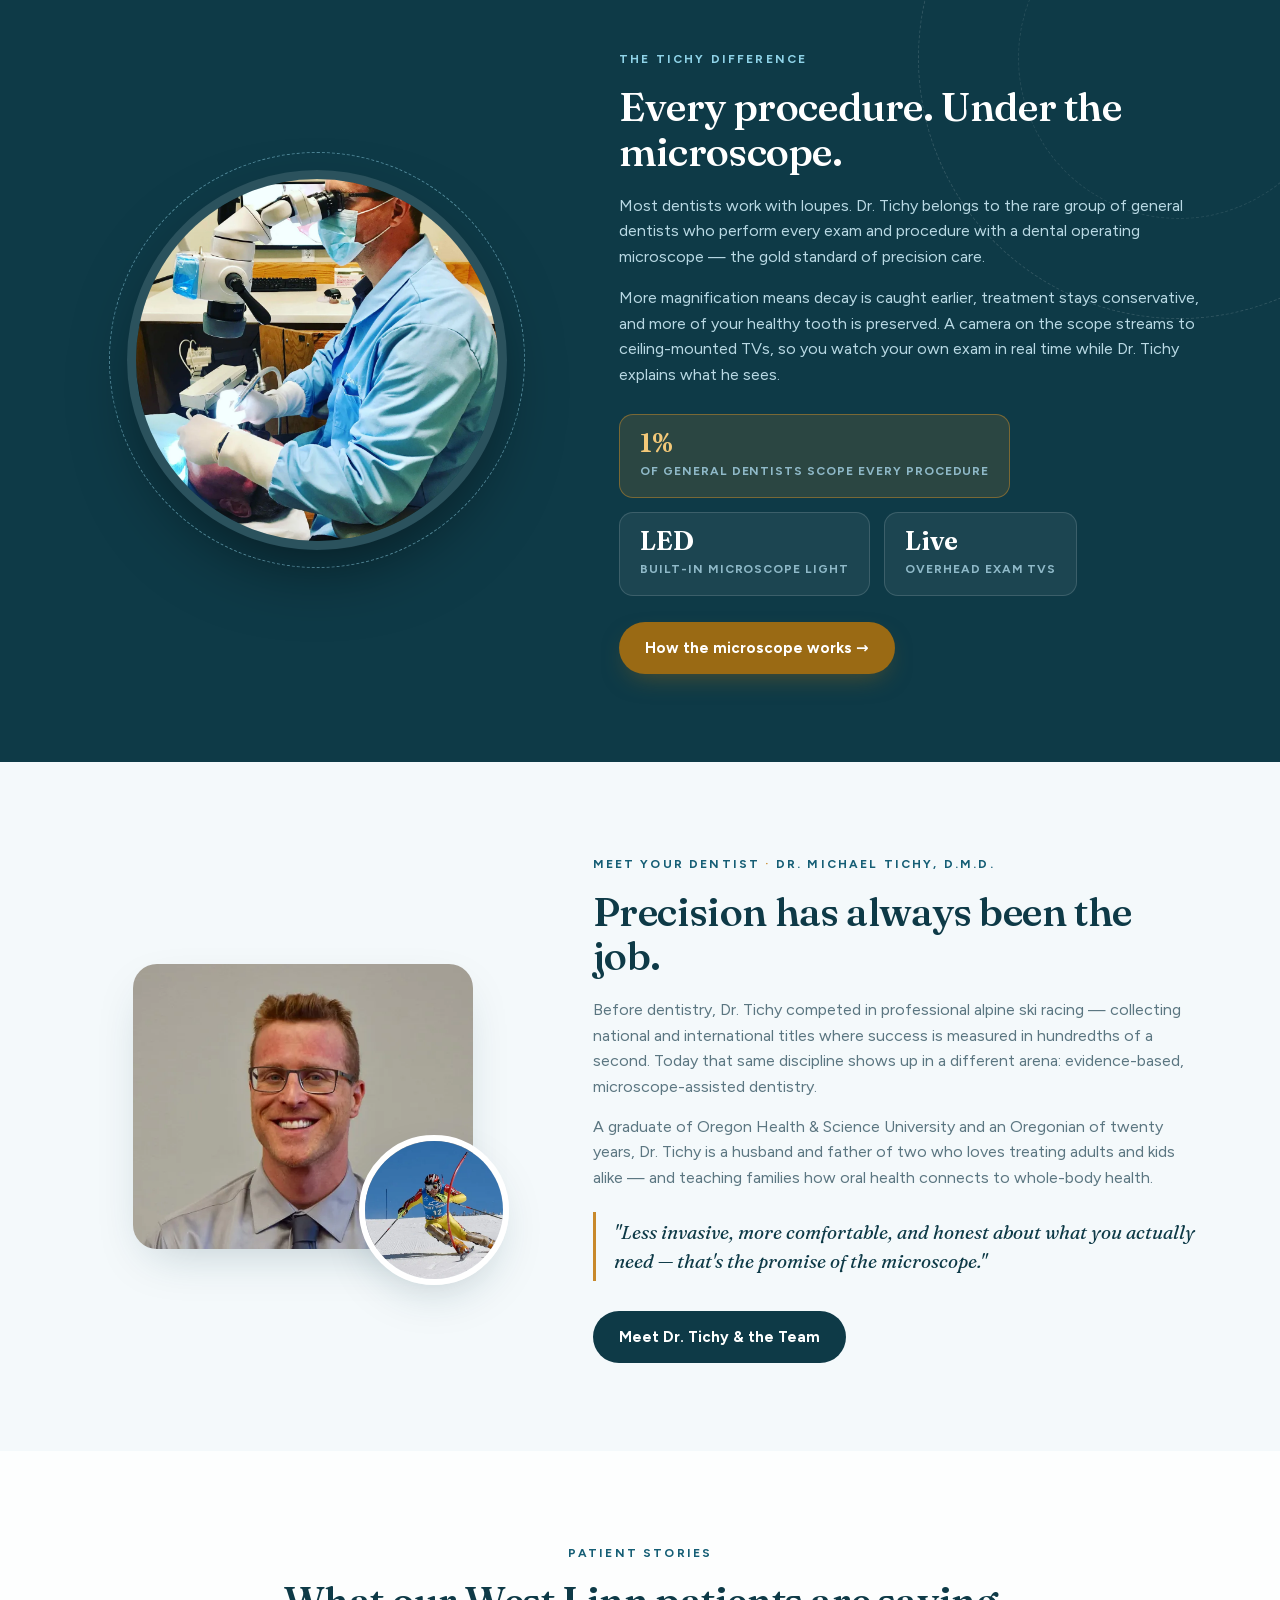
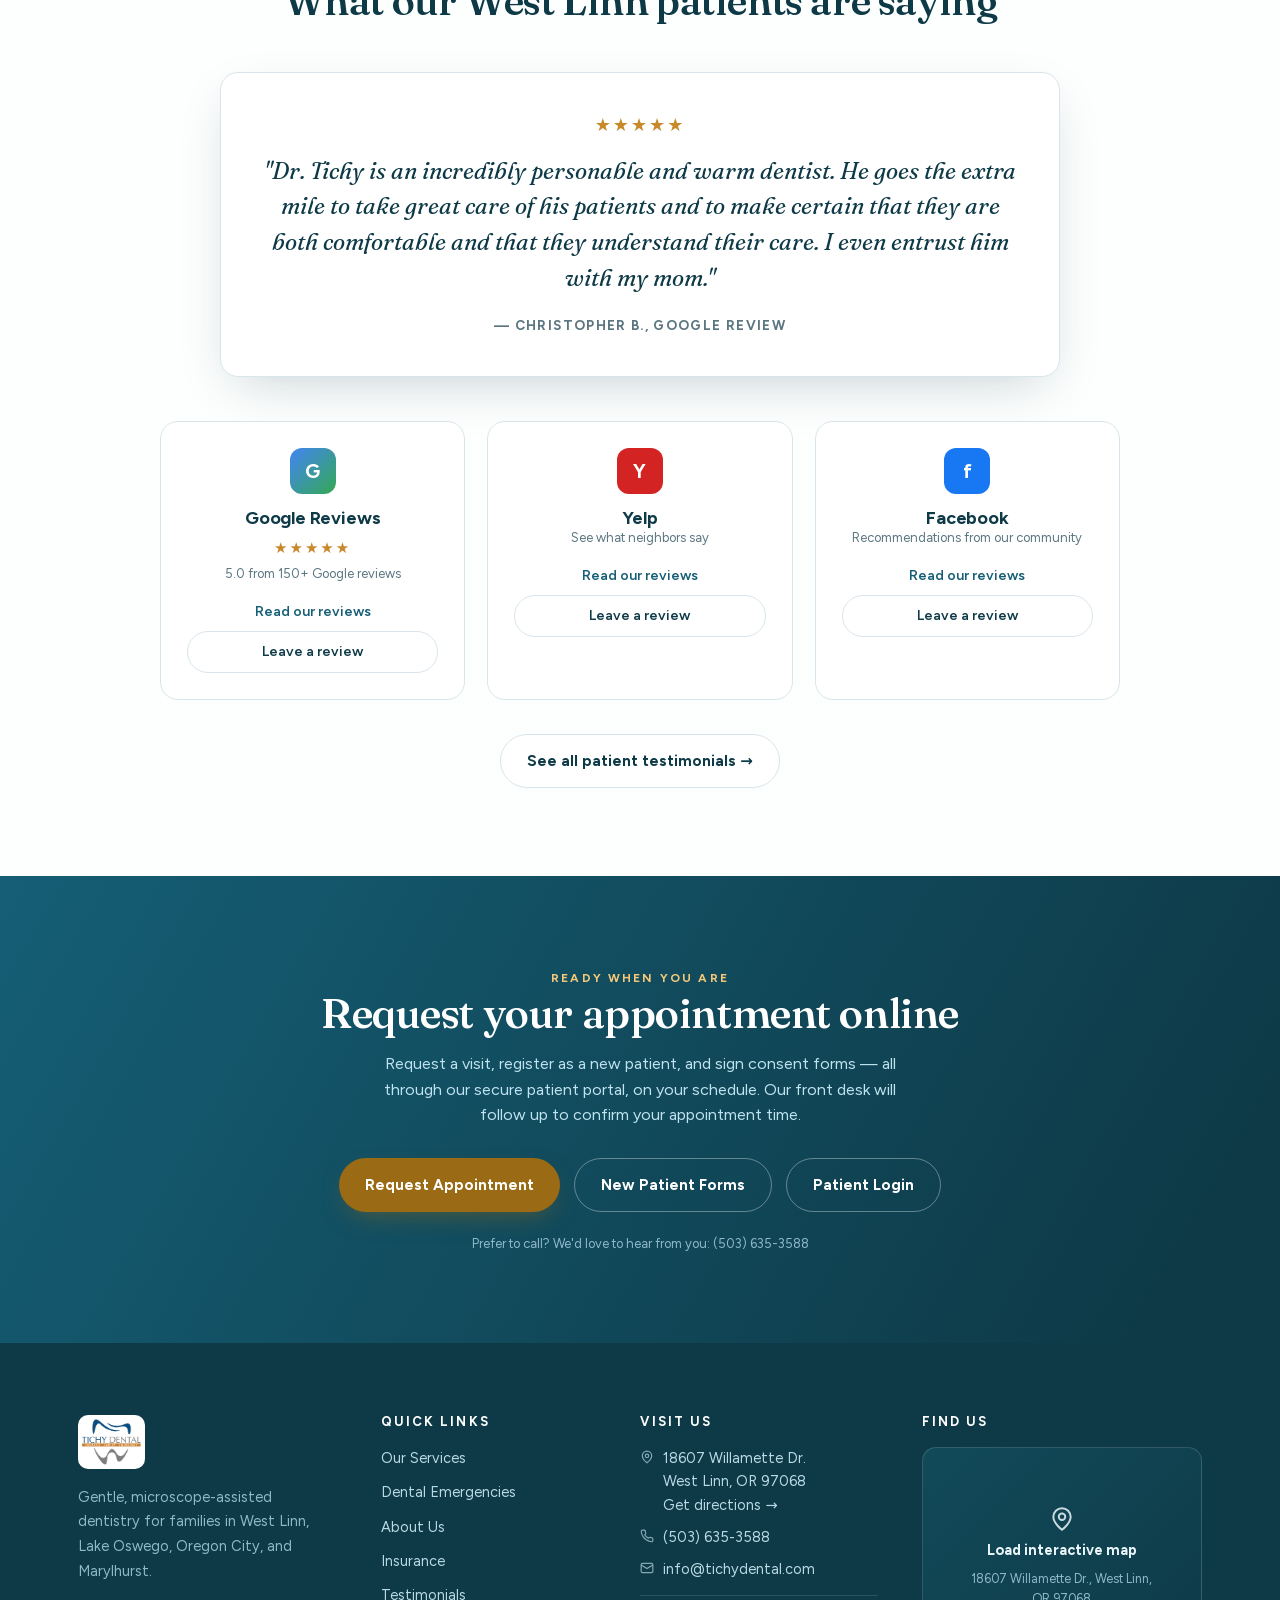
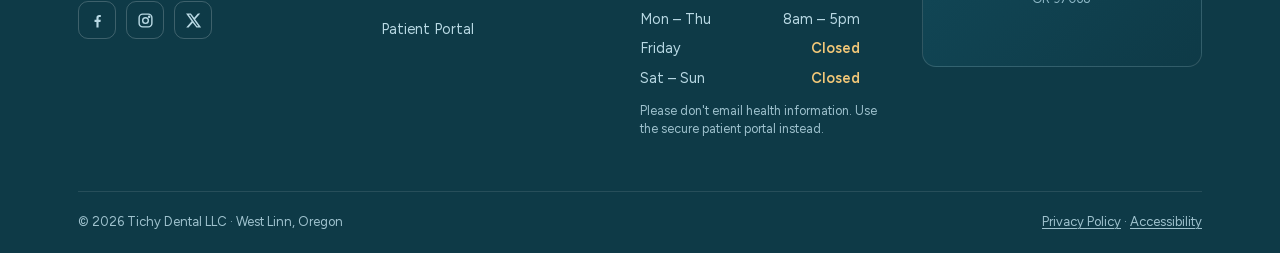
==== commit b8b1ed9f: "Add Google review link, portal privacy link, accessibility/parking/payment FAQs, Wix form spec - 'Le" ====
--- a/index.html
+++ b/index.html
@@ -19,7 +19,7 @@
 <meta property="og:url" content="https://www.tichydental.com/">
 <meta property="og:image" content="https://rainmanjam.github.io/tichy-dental-concept/assets/img/og-image.jpg">
 <meta name="twitter:card" content="summary_large_image">
-<script type="application/ld+json">{"@context": "https://schema.org", "@graph": [{"@type": "Dentist", "@id": "https://www.tichydental.com/#dentist", "name": "Tichy Dental", "url": "https://www.tichydental.com/", "telephone": "+1-503-635-3588", "email": "info@tichydental.com", "image": "https://rainmanjam.github.io/tichy-dental-concept/assets/img/og-image.jpg", "logo": "https://rainmanjam.github.io/tichy-dental-concept/assets/img/apple-touch-icon.png", "address": {"@type": "PostalAddress", "streetAddress": "18607 Willamette Dr.", "addressLocality": "West Linn", "addressRegion": "OR", "postalCode": "97068", "addressCountry": "US"}, "geo": {"@type": "GeoCoordinates", "latitude": 45.3912526, "longitude": -122.6463701}, "hasMap": "https://maps.google.com/?cid=16812813104947599883", "openingHoursSpecification": [{"@type": "OpeningHoursSpecification", "dayOfWeek": ["Monday", "Tuesday", "Wednesday", "Thursday"], "opens": "08:00", "closes": "17:00"}], "areaServed": ["West Linn", "Lake Oswego", "Oregon City"], "sameAs": ["https://maps.google.com/?cid=16812813104947599883", "https://www.facebook.com/TichyDental/", "https://www.instagram.com/tichydental/", "https://twitter.com/MichaelTichyDMD", "https://www.yelp.com/biz/tichy-dental-west-linn"], "founder": {"@id": "https://www.tichydental.com/meet-dr-tichy#dr-tichy"}, "employee": {"@id": "https://www.tichydental.com/meet-dr-tichy#dr-tichy"}}, {"@type": "Person", "@id": "https://www.tichydental.com/meet-dr-tichy#dr-tichy", "name": "Dr. Michael Tichy", "honorificSuffix": "D.M.D.", "jobTitle": "Dentist", "url": "https://www.tichydental.com/meet-dr-tichy", "image": "https://rainmanjam.github.io/tichy-dental-concept/assets/img/f9995c_119eb82f2552473c929929d883e91d19.webp", "alumniOf": [{"@type": "CollegeOrUniversity", "name": "Oregon Health & Science University"}, {"@type": "CollegeOrUniversity", "name": "Portland State University"}], "worksFor": {"@id": "https://www.tichydental.com/#dentist"}}, {"@type": "WebPage", "@id": "https://www.tichydental.com/#webpage", "url": "https://www.tichydental.com/", "name": "West Linn Dentist | CEREC Crowns & Clear Aligners | Tichy Dental", "description": "Gentle, microscope-assisted dentistry in West Linn, OR. CEREC same-day crowns, 3M Clarity clear aligners, and family care. Book online today.", "about": {"@id": "https://www.tichydental.com/#dentist"}, "dateModified": "2026-10-13"}]}</script>
+<script type="application/ld+json">{"@context": "https://schema.org", "@graph": [{"@type": "Dentist", "@id": "https://www.tichydental.com/#dentist", "name": "Tichy Dental", "url": "https://www.tichydental.com/", "telephone": "+1-503-635-3588", "email": "info@tichydental.com", "image": "https://rainmanjam.github.io/tichy-dental-concept/assets/img/og-image.jpg", "logo": "https://rainmanjam.github.io/tichy-dental-concept/assets/img/apple-touch-icon.png", "address": {"@type": "PostalAddress", "streetAddress": "18607 Willamette Dr.", "addressLocality": "West Linn", "addressRegion": "OR", "postalCode": "97068", "addressCountry": "US"}, "geo": {"@type": "GeoCoordinates", "latitude": 45.3912526, "longitude": -122.6463701}, "hasMap": "https://maps.google.com/?cid=16812813104947599883", "openingHoursSpecification": [{"@type": "OpeningHoursSpecification", "dayOfWeek": ["Monday", "Tuesday", "Wednesday", "Thursday"], "opens": "08:00", "closes": "17:00"}], "areaServed": ["West Linn", "Lake Oswego", "Oregon City"], "sameAs": ["https://maps.google.com/?cid=16812813104947599883", "https://www.facebook.com/TichyDental/", "https://www.instagram.com/tichydental/", "https://twitter.com/MichaelTichyDMD", "https://www.yelp.com/biz/tichy-dental-west-linn"], "founder": {"@id": "https://www.tichydental.com/meet-dr-tichy#dr-tichy"}, "employee": {"@id": "https://www.tichydental.com/meet-dr-tichy#dr-tichy"}}, {"@type": "Person", "@id": "https://www.tichydental.com/meet-dr-tichy#dr-tichy", "name": "Dr. Michael Tichy", "honorificSuffix": "D.M.D.", "jobTitle": "Dentist", "url": "https://www.tichydental.com/meet-dr-tichy", "image": "https://rainmanjam.github.io/tichy-dental-concept/assets/img/f9995c_119eb82f2552473c929929d883e91d19.webp", "alumniOf": [{"@type": "CollegeOrUniversity", "name": "Oregon Health & Science University"}, {"@type": "CollegeOrUniversity", "name": "Portland State University"}], "worksFor": {"@id": "https://www.tichydental.com/#dentist"}}, {"@type": "WebPage", "@id": "https://www.tichydental.com/#webpage", "url": "https://www.tichydental.com/", "name": "West Linn Dentist | CEREC Crowns & Clear Aligners | Tichy Dental", "description": "Gentle, microscope-assisted dentistry in West Linn, OR. CEREC same-day crowns, 3M Clarity clear aligners, and family care. Book online today.", "about": {"@id": "https://www.tichydental.com/#dentist"}, "dateModified": "2026-10-20"}]}</script>
 <meta name="robots" content="noindex">
 
 </head>
@@ -203,8 +203,8 @@
       <cite>— Christopher B., Google review</cite>
     </div>
     <div class="plat-grid">
-      <div class="plat google rv"><div class="logo">G</div><h3>Google Reviews</h3><div class="stars" role="img" aria-label="Rated 5 out of 5 on Google">★★★★★</div><div class="count">5.0 rating on Google</div>
-        <div class="links"><a class="read" href="https://www.google.com/maps/place/Tichy+Dental+LLC/@45.3912526,-122.6463701,15z/data=!4m5!3m4!1s0x0:0xe9531c70db6f1a0b!8m2!3d45.3912526!4d-122.6463701" target="_blank" rel="noopener">Read our reviews</a><a class="leave" href="https://www.google.com/maps/place/Tichy+Dental+LLC/@45.3912526,-122.6463701,15z/data=!4m5!3m4!1s0x0:0xe9531c70db6f1a0b!8m2!3d45.3912526!4d-122.6463701" target="_blank" rel="noopener">Leave a review</a></div></div>
+      <div class="plat google rv"><div class="logo">G</div><h3>Google Reviews</h3><div class="stars" role="img" aria-label="Rated 5 out of 5 on Google">★★★★★</div><div class="count">5.0 from 150+ Google reviews</div>
+        <div class="links"><a class="read" href="https://www.google.com/maps/place/Tichy+Dental+LLC/@45.3912526,-122.6463701,15z/data=!4m5!3m4!1s0x0:0xe9531c70db6f1a0b!8m2!3d45.3912526!4d-122.6463701" target="_blank" rel="noopener">Read our reviews</a><a class="leave" href="https://search.google.com/local/writereview?placeid=ChIJlUWZp4pzlVQRCxpv23AcU-k" target="_blank" rel="noopener">Leave a review</a></div></div>
       <div class="plat yelp rv"><div class="logo">Y</div><h3>Yelp</h3><div class="count">See what neighbors say</div>
         <div class="links"><a class="read" href="https://www.yelp.com/biz/tichy-dental-west-linn" target="_blank" rel="noopener">Read our reviews</a><a class="leave" href="https://www.yelp.com/biz/tichy-dental-west-linn" target="_blank" rel="noopener">Leave a review</a></div></div>
       <div class="plat facebook rv"><div class="logo">f</div><h3>Facebook</h3><div class="count">Recommendations from our community</div>
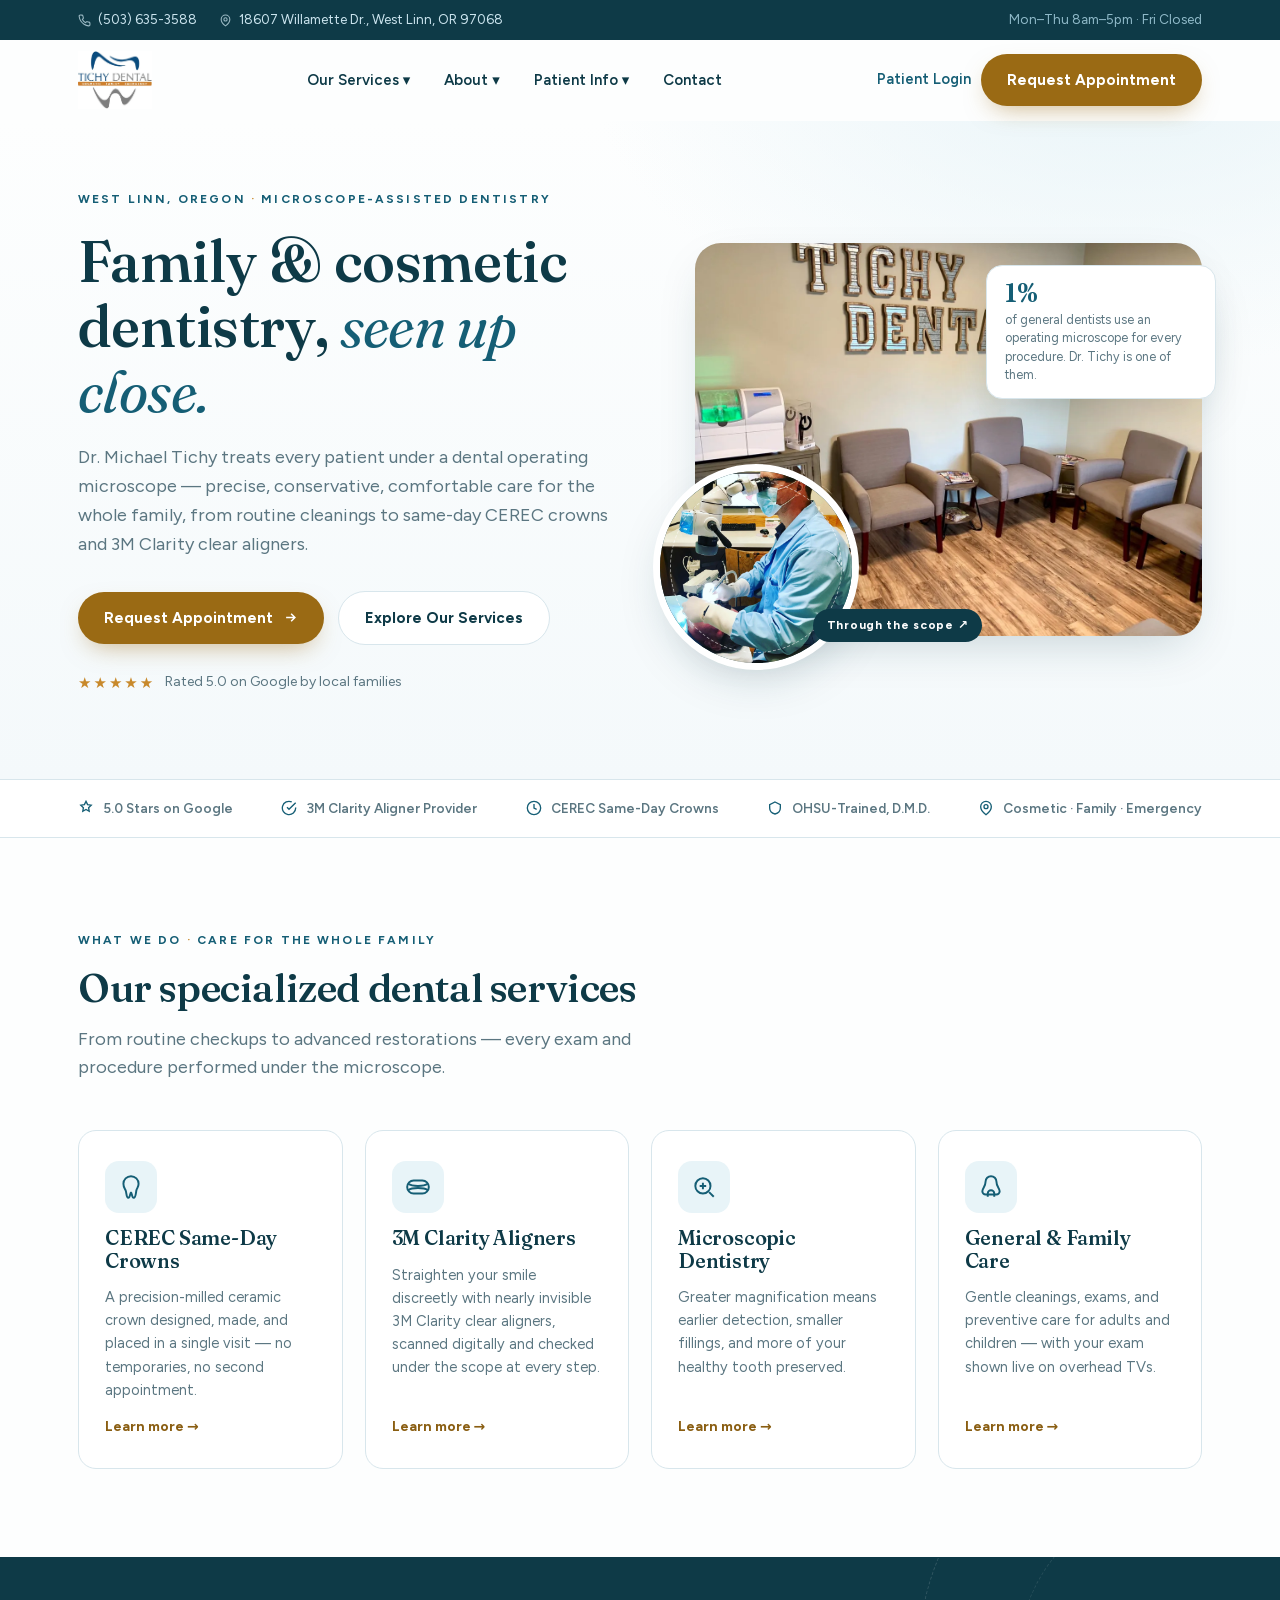
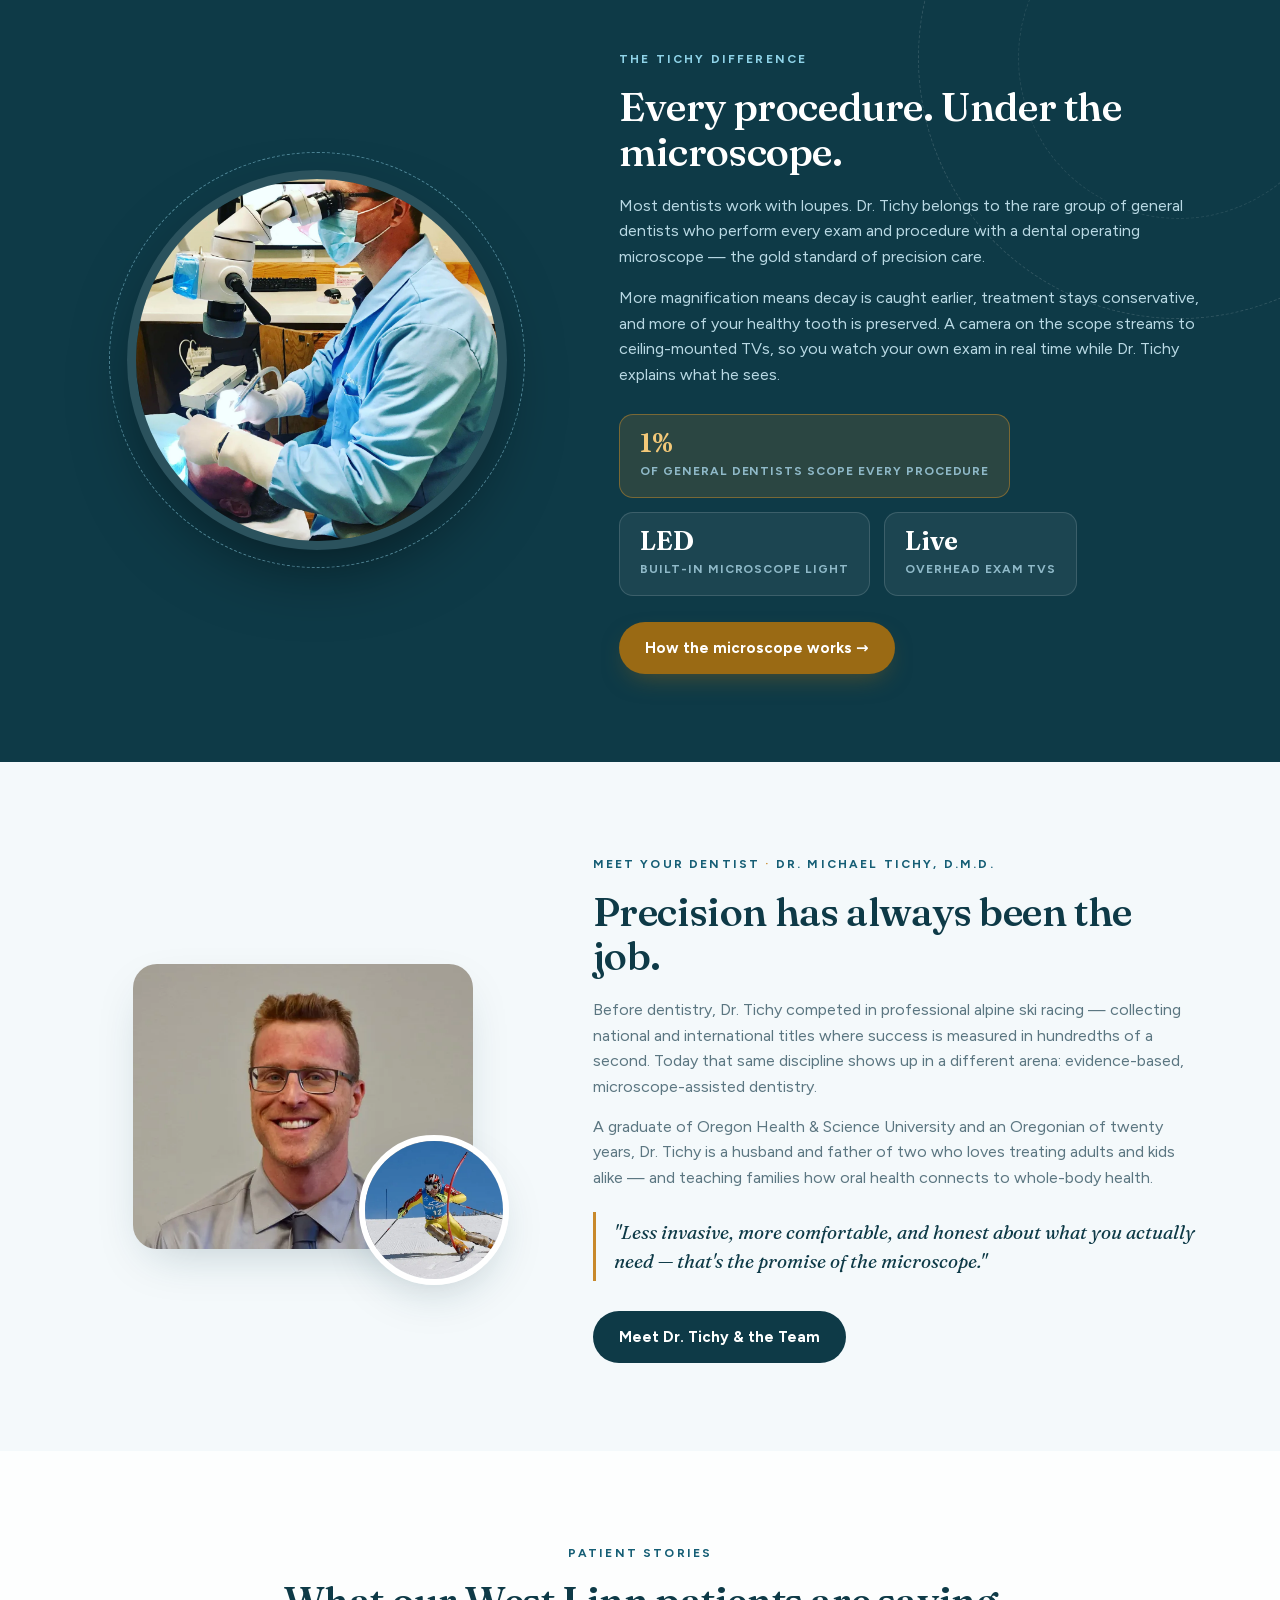
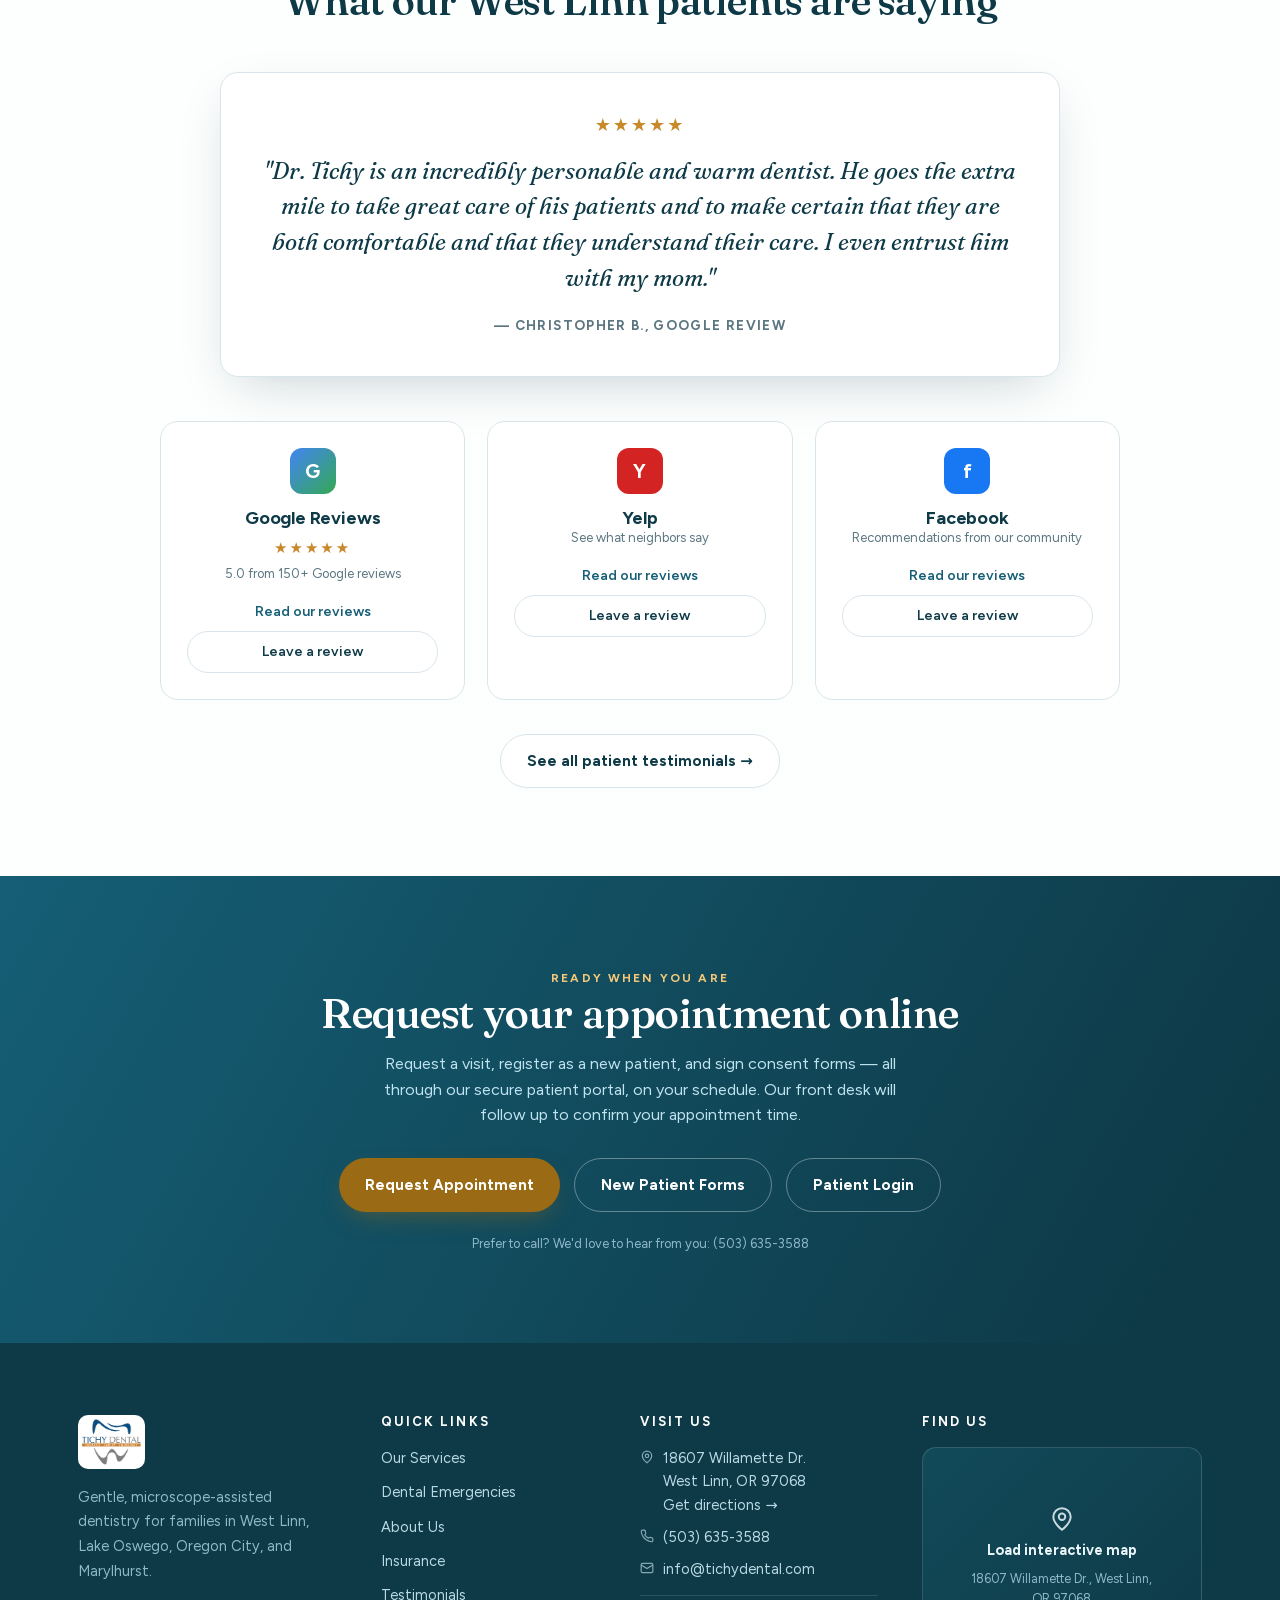
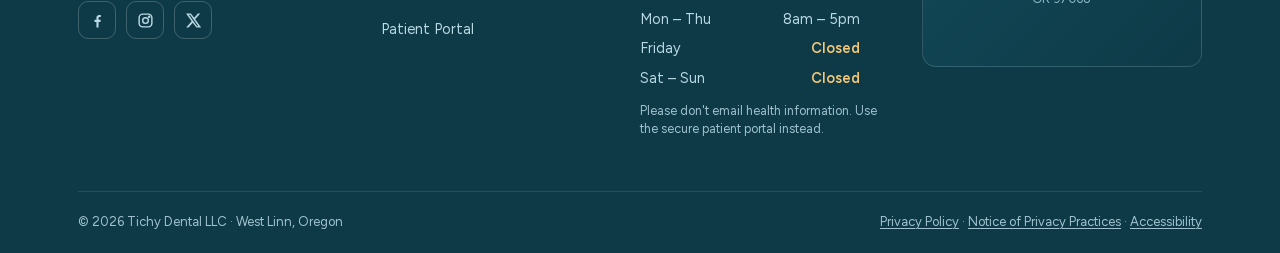
==== commit fd7fa327: "Add Notice of Privacy Practices template page, FAQ templates, Wix CMS import CSVs - notice-of-privac" ====
--- a/index.html
+++ b/index.html
@@ -280,7 +280,7 @@
     </div>
     <div class="legal">
       <span>© 2026 Tichy Dental LLC · West Linn, Oregon</span>
-      <span><a href="privacy.html">Privacy Policy</a> · <a href="accessibility.html">Accessibility</a></span>
+      <span><a href="privacy.html">Privacy Policy</a> · <a href="notice-of-privacy-practices.html">Notice of Privacy Practices</a> · <a href="accessibility.html">Accessibility</a></span>
     </div>
   </div>
 </footer>
--- a/assets/css/site.css
+++ b/assets/css/site.css
@@ -406,6 +406,10 @@
 .nav-cta .btn{white-space:nowrap}
 @media (max-width:480px){ .nav-cta .btn{font-size:14px;padding:11px 16px} .nav-cta{gap:8px} }
 .nowrap{white-space:nowrap}
+/* template placeholders — fill in before launch */
+.tbd{background:#FFF6E0;border:1.5px dashed #C9962E;border-radius:6px;padding:1px 6px;color:#5C4510;font-weight:600}
+.tbd-banner{background:#FFF6E0;border:1.5px dashed #C9962E;border-radius:14px;padding:16px 20px;margin:0 0 22px;color:#5C4510;line-height:1.6}
+.tbd-banner strong{display:block;margin-bottom:2px}
 /* lighter footer legal text for contrast on the dark footer */
 .legal{color:#9FC2CE}
 /* footer column headings are now <h2> (keep the small uppercase look) */
